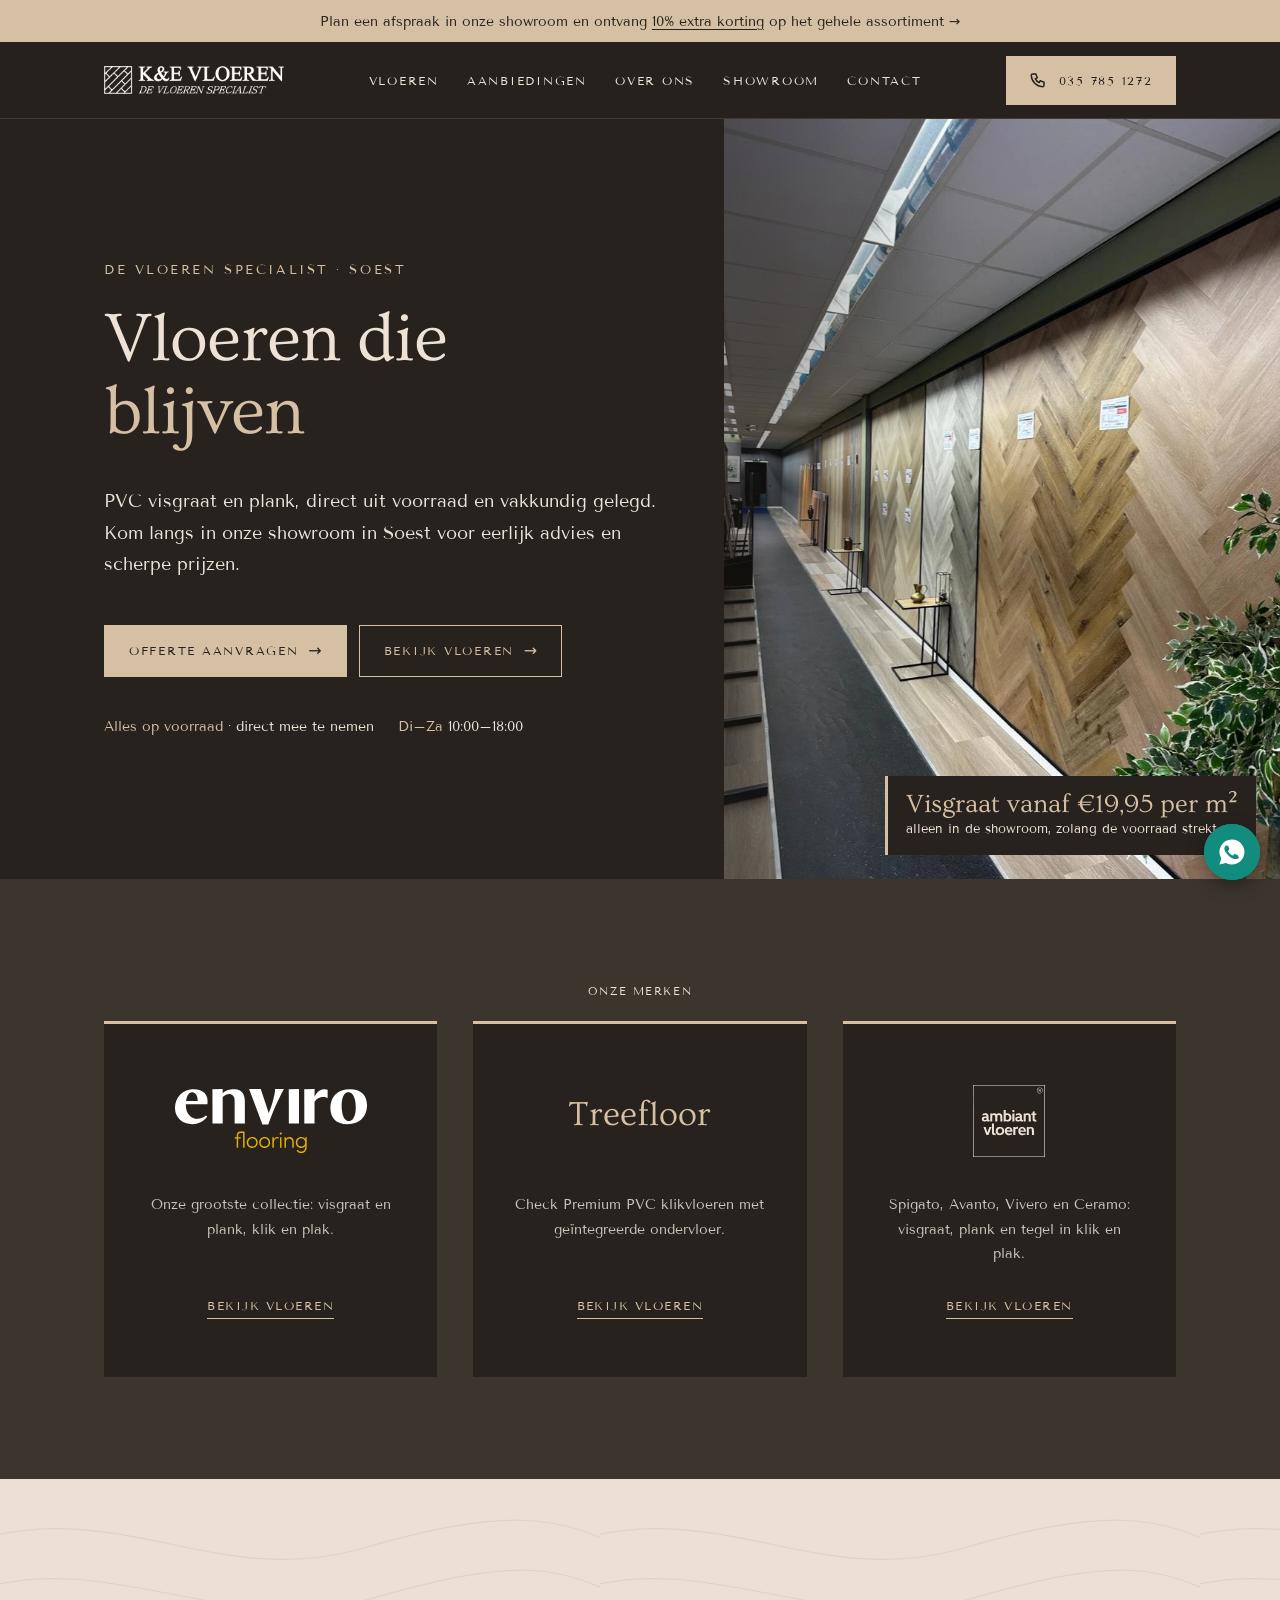
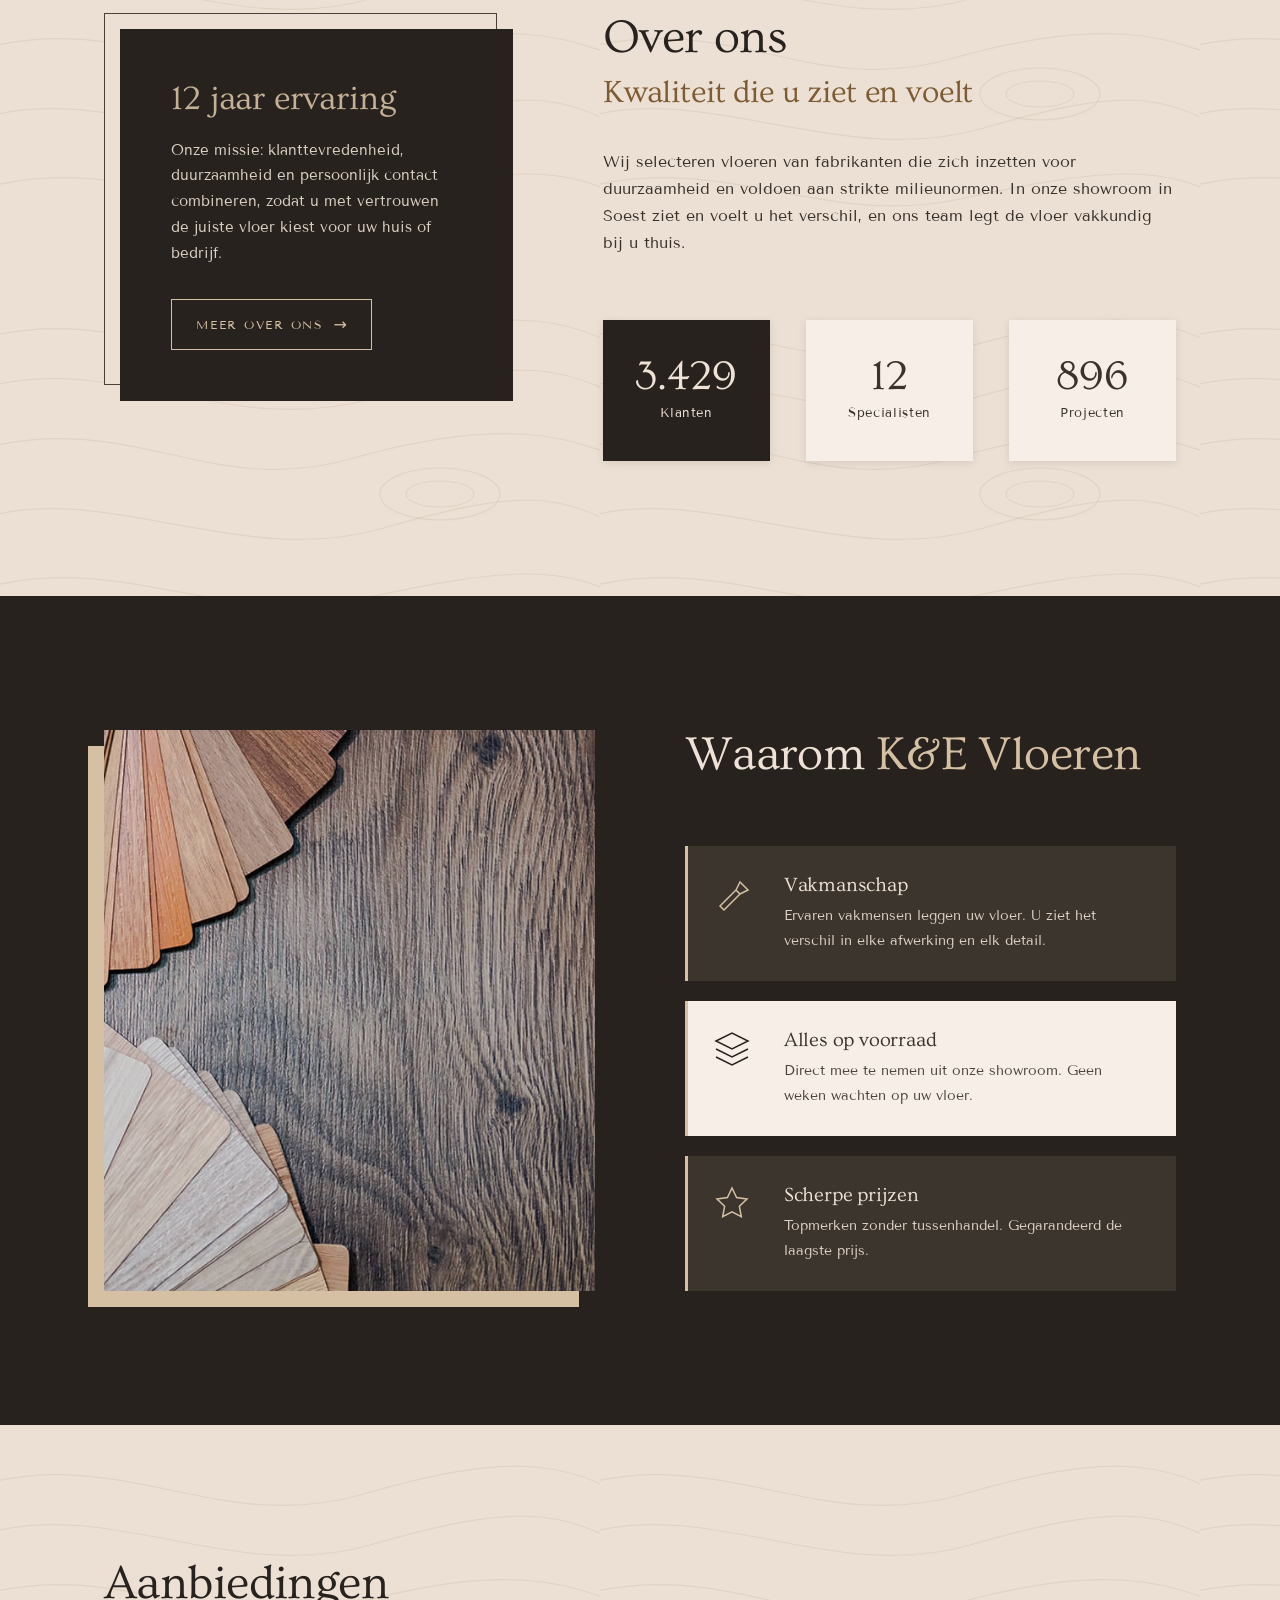
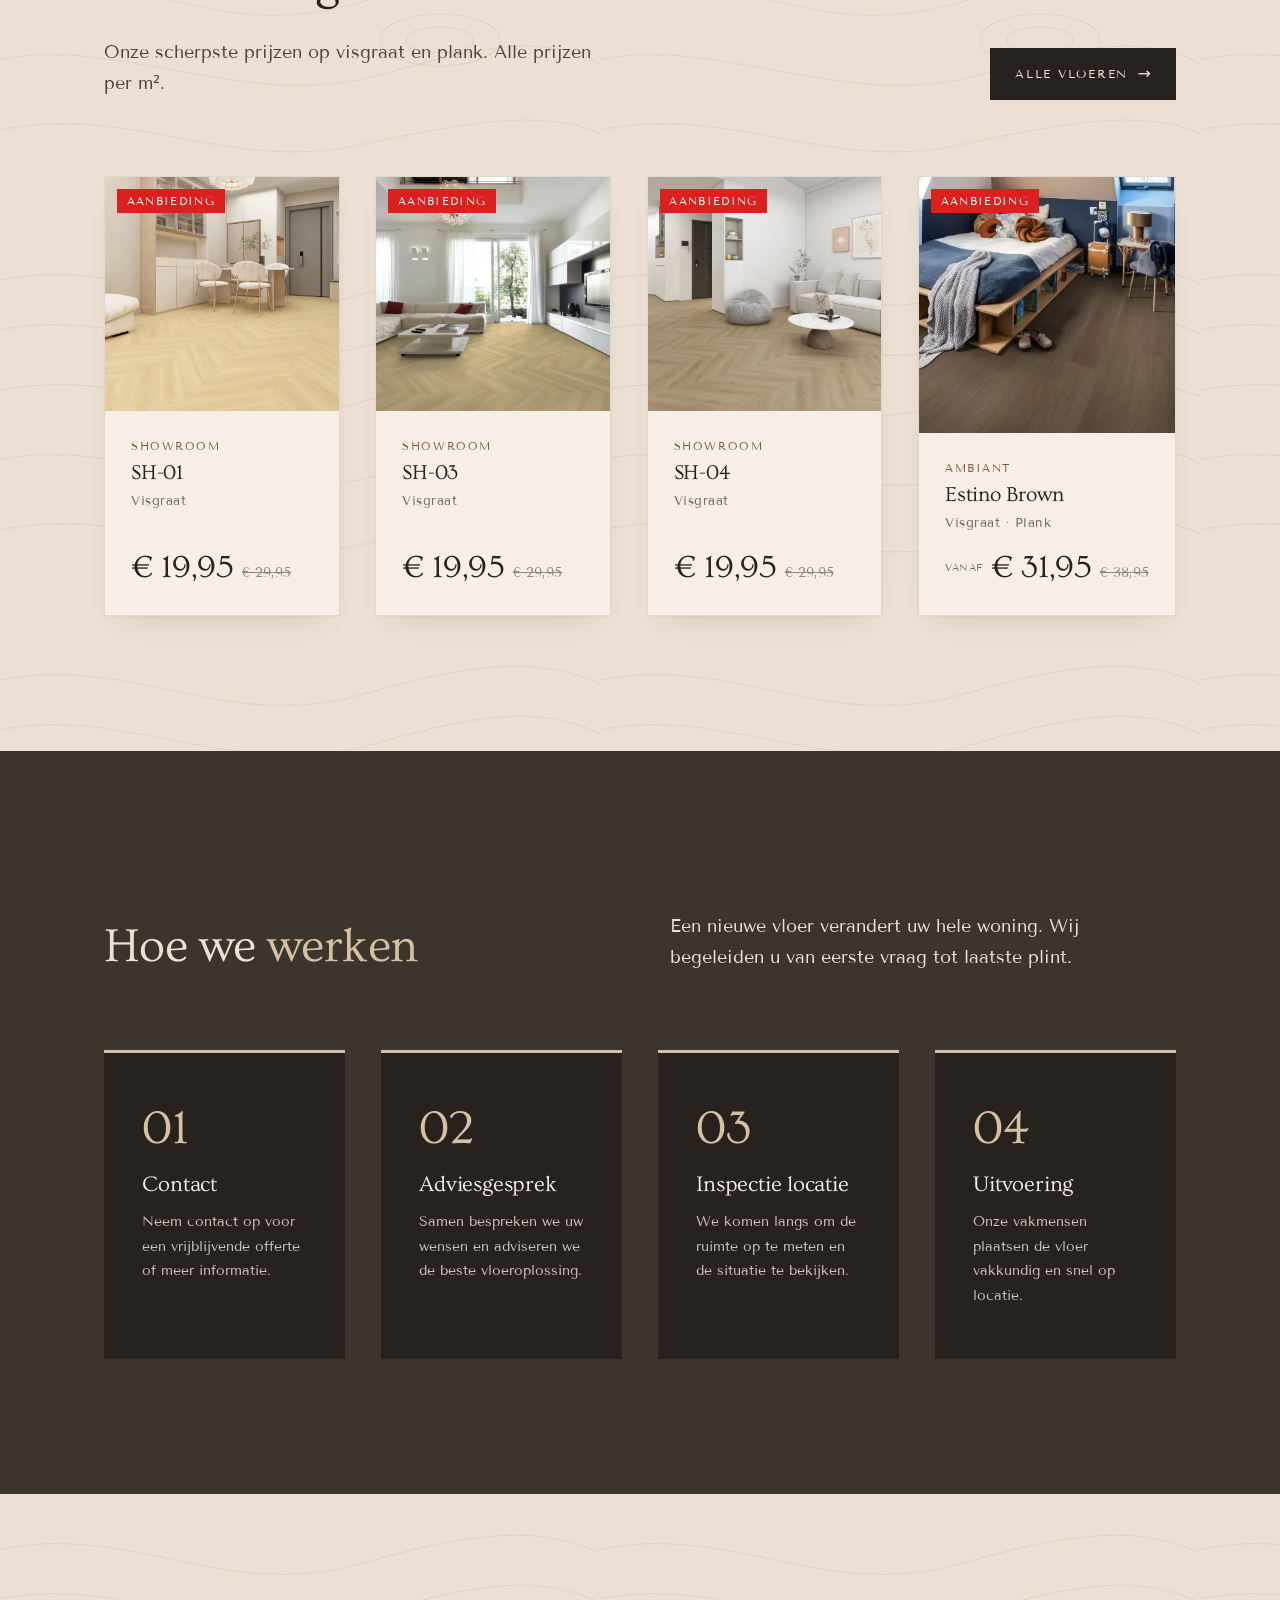
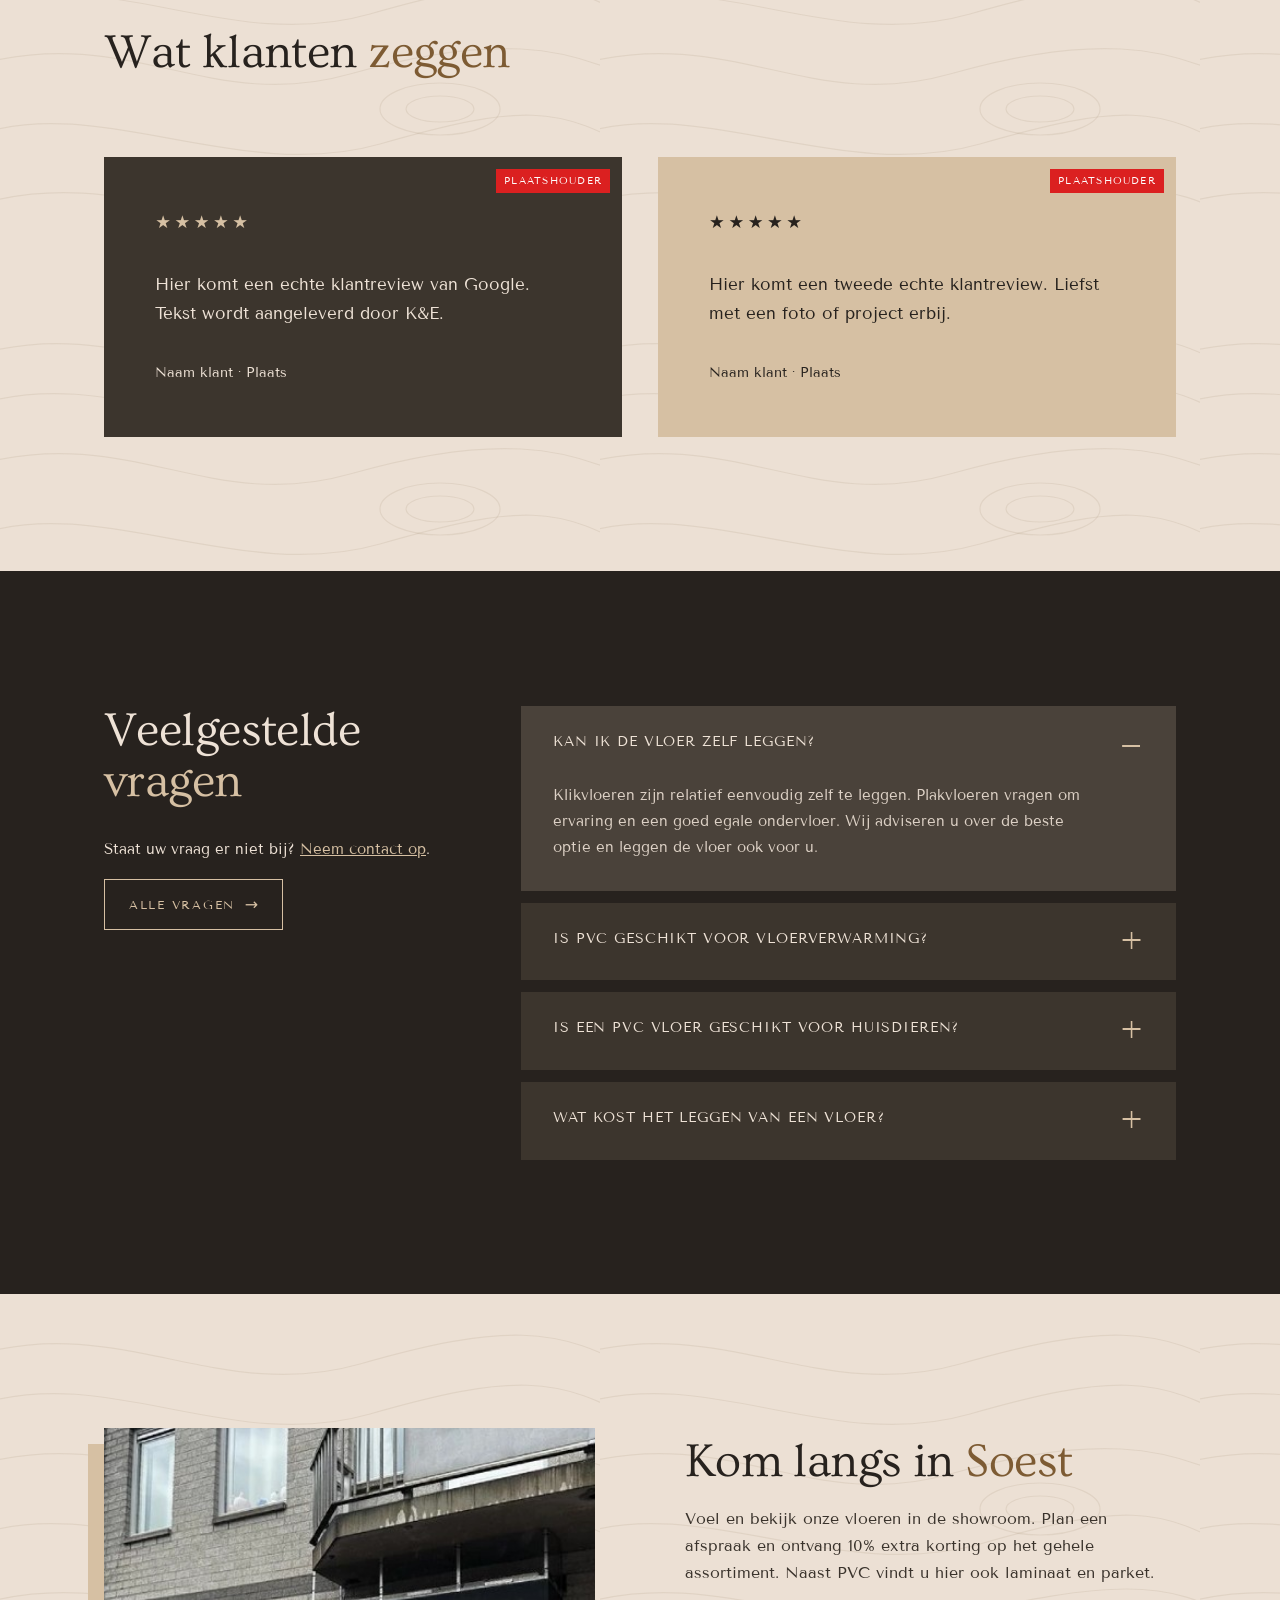
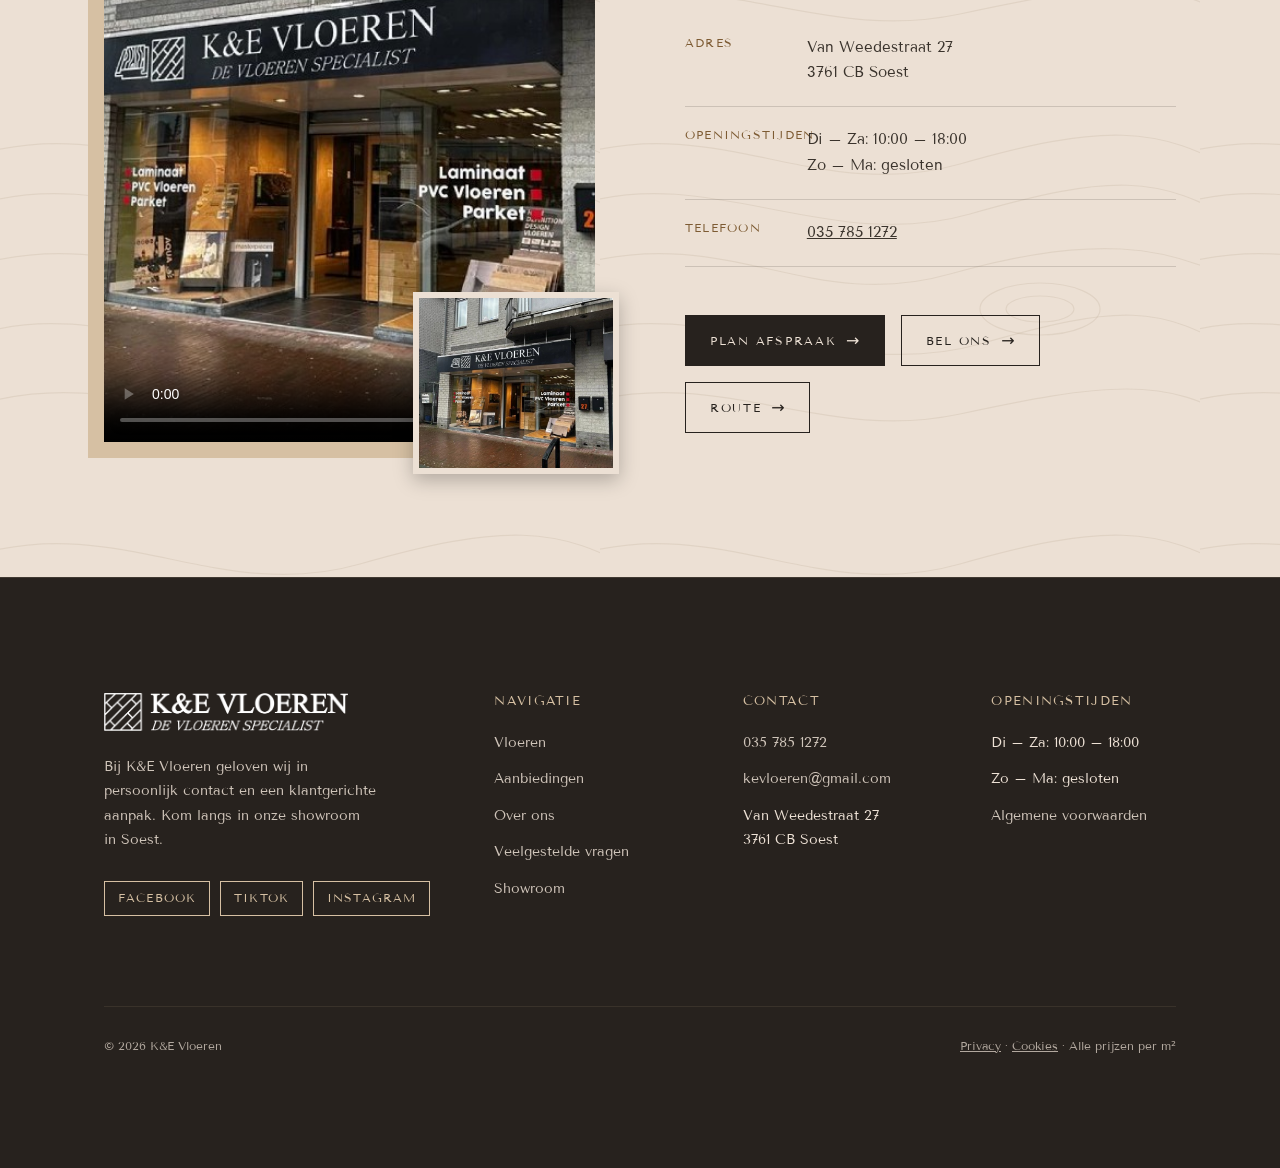
==== site/index.html @ e2913650 "Eerste versie herontwerp kevloeren.nl (statisch prototype) - Pagina's: home, vloeren (filters), prod" ====
<!doctype html>
<html lang="nl">
<head>
<meta charset="utf-8">
<meta name="viewport" content="width=device-width, initial-scale=1">
<title>K&E Vloeren – De vloeren specialist in Soest</title>
<meta name="description" content="PVC visgraat- en plankvloeren direct uit voorraad. Showroom in Soest, vrijblijvend advies, professionele legservice.">
<link rel="preload" href="fonts/ovo-400.woff2" as="font" type="font/woff2" crossorigin>
<link rel="stylesheet" href="css/fonts.css">
<link rel="stylesheet" href="css/style.css">
<link rel="stylesheet" href="css/ademruimte.css">
</head>
<body>

<div id="site-top"></div>

<main id="top">

<!-- HERO -->
<section class="hero">
  <div class="hero-tekst">
    <div class="in">
      <p class="zand" style="letter-spacing:.2em;font-size:.8rem;text-transform:uppercase;margin-bottom:20px">De vloeren specialist · Soest</p>
      <h1>Vloeren die <span>blijven</span></h1>
      <p class="lead" style="margin-top:24px">PVC visgraat en plank, direct uit voorraad en vakkundig gelegd. Kom langs in onze showroom in Soest voor eerlijk advies en scherpe prijzen.</p>
      <div class="hero-knoppen">
        <a class="btn btn-zand" href="contact.html#formulier">Offerte aanvragen</a>
        <a class="btn btn-lijn" href="vloeren.html">Bekijk vloeren</a>
      </div>
      <div class="hero-info"><span><b>Alles op voorraad</b> · direct mee te nemen</span><span><b>Di–Za</b> 10:00–18:00</span></div>
    </div>
  </div>
  <div class="hero-foto">
    <div class="carousel" role="region" aria-roledescription="carrousel" aria-label="Foto's van de showroom">
      <div class="slide actief" role="group" aria-roledescription="dia" aria-label="1 van 6"><img src="img/showroom-wand.webp" alt="Showroomwand met visgraatvloeren in verschillende kleuren" fetchpriority="high"></div>
      <div class="slide" role="group" aria-roledescription="dia" aria-label="2 van 6"><img src="img/showroom-1.webp" alt="Vloerstalen op rekken in de showroom" loading="lazy"></div>
      <div class="slide" role="group" aria-roledescription="dia" aria-label="3 van 6"><img src="img/showroom-2.webp" alt="Wand met grijze en betonlook vloeren" loading="lazy"></div>
      <div class="slide" role="group" aria-roledescription="dia" aria-label="4 van 6"><img src="img/showroom-3.webp" alt="Eikenhouten vloerplanken langs de showroomwand" loading="lazy"></div>
      <div class="slide" role="group" aria-roledescription="dia" aria-label="5 van 6"><img src="img/showroom-4.webp" alt="Showroom met stalen en een adviseur" loading="lazy"></div>
      <div class="slide" role="group" aria-roledescription="dia" aria-label="6 van 6"><img src="img/gevel.jpg" alt="Gevel van K&E Vloeren aan de Van Weedestraat in Soest" loading="lazy"></div>
      <div class="car-bed"><button type="button" class="car-prev" aria-label="Vorige foto">←</button><div class="car-dots" role="tablist" aria-label="Kies foto"></div><button type="button" class="car-next" aria-label="Volgende foto">→</button><button type="button" class="car-pauze" aria-label="Pauzeer diavoorstelling">❚❚</button></div>
    </div>
    <div class="hero-label"><b>Visgraat vanaf €19,95 per m²</b>alleen in de showroom, zolang de voorraad strekt</div>
  </div>
</section>

<!-- MERKEN -->
<div class="merken">
  <div class="wrap" style="display:block">
    <small>Onze merken</small>
    <div class="merken-groot">
      <div class="merk-kaart"><div class="logo-vak"><img class="merk-img" src="img/merken/enviro.svg" alt="Enviro Flooring" height="64"></div><p>Onze grootste collectie: visgraat en plank, klik en plak.</p><a href="vloeren.html?merk=Enviro">Bekijk vloeren</a></div>
      <div class="merk-kaart"><div class="logo-vak"><b>Treefloor</b></div><p>Check Premium PVC klikvloeren met geïntegreerde ondervloer.</p><a href="vloeren.html?merk=Treefloor">Bekijk vloeren</a></div>
      <div class="merk-kaart"><div class="logo-vak"><img class="merk-img" src="img/merken/ambiant-licht.svg" alt="Ambiant vloeren" height="72"></div><p>Spigato, Avanto, Vivero en Ceramo: visgraat, plank en tegel in klik en plak.</p><a href="vloeren.html?merk=Ambiant">Bekijk vloeren</a></div>
    </div>
  </div>
</div>

<!-- OVER ONS -->
<section class="creme" id="over-ons">
  <div class="wrap over">
    <div class="rv">
      <div class="ervaring">
        <p class="kop">12 jaar ervaring</p>
        <p>Onze missie: klanttevredenheid, duurzaamheid en persoonlijk contact combineren, zodat u met vertrouwen de juiste vloer kiest voor uw huis of bedrijf.</p>
        <a class="btn btn-lijn" href="over-ons.html">Meer over ons</a>
      </div>
    </div>
    <div class="rv">
      <h2>Over ons</h2>
      <p class="sub">Kwaliteit die u ziet en voelt</p>
      <p>Wij selecteren vloeren van fabrikanten die zich inzetten voor duurzaamheid en voldoen aan strikte milieunormen. In onze showroom in Soest ziet en voelt u het verschil, en ons team legt de vloer vakkundig bij u thuis.</p>
      <div class="tellers" aria-label="Onze cijfers">
        <div class="teller"><b data-count="3429">3.429</b><span>Klanten</span></div>
        <div class="teller"><b data-count="12">12</b><span>Specialisten</span></div>
        <div class="teller"><b data-count="896">896</b><span>Projecten</span></div>
      </div>
    </div>
  </div>
</section>

<!-- WAAROM + REVIEWS -->
<section class="waarom">
  <div class="waarom-foto"><img src="img/stalen.jpg" alt="Houtstalen op een donkere eikenhouten vloer" loading="lazy"></div>
  <div class="waarom-in">
    <h2>Waarom <span class="zand">K&E Vloeren</span></h2>
    <div class="usp">
      <div class="usp-item rv">
        <svg viewBox="0 0 40 40" aria-hidden="true"><path d="M8 32 24 16l4 4L12 36zM24 16l4-8 8 8-8 4z"/></svg>
        <div><h3>Vakmanschap</h3><p>Ervaren vakmensen leggen uw vloer. U ziet het verschil in elke afwerking en elk detail.</p></div>
      </div>
      <div class="usp-item rv">
        <svg viewBox="0 0 40 40" aria-hidden="true"><path d="M4 12 20 4l16 8-16 8zM4 20l16 8 16-8M4 28l16 8 16-8"/></svg>
        <div><h3>Alles op voorraad</h3><p>Direct mee te nemen uit onze showroom. Geen weken wachten op uw vloer.</p></div>
      </div>
      <div class="usp-item rv">
        <svg viewBox="0 0 40 40" aria-hidden="true"><path d="M20 4l4.6 9.6 10.4 1.4-7.6 7.3 1.9 10.4L20 27.8l-9.3 4.9 1.9-10.4L5 15l10.4-1.4z"/></svg>
        <div><h3>Scherpe prijzen</h3><p>Topmerken zonder tussenhandel. Gegarandeerd de laagste prijs.</p></div>
      </div>
    </div>
  </div>
</section>

<!-- AANBIEDINGEN -->
<section class="creme" id="aanbiedingen">
  <div class="wrap">
    <div class="sec-kop">
      <div><h2>Aanbiedingen</h2><p class="lead" style="margin-top:12px">Onze scherpste prijzen op visgraat en plank. Alle prijzen per m².</p></div>
      <a class="btn btn-donker" href="vloeren.html">Alle vloeren</a>
    </div>
    <div class="kaarten">
      <a class="kaart rv" href="product.html?p=sh-01&patroon=Visgraat&toepassing=Klik"><span class="badge">Aanbieding</span><div class="foto"><img src="img/p-sh01.webp" alt="SH-01 in een woonkamer" loading="lazy"></div>
        <div class="kaart-body"><span class="kaart-merk">Showroom</span><h3>SH-01</h3><span class="kaart-meta">Visgraat</span><div class="prijs"><b>€ 19,95</b><s>€ 29,95</s><small>/m²</small></div></div></a>
      <a class="kaart rv" href="product.html?p=sh-03&patroon=Visgraat&toepassing=Klik"><span class="badge">Aanbieding</span><div class="foto"><img src="img/p-sh03.webp" alt="SH-03 in een woonkamer" loading="lazy"></div>
        <div class="kaart-body"><span class="kaart-merk">Showroom</span><h3>SH-03</h3><span class="kaart-meta">Visgraat</span><div class="prijs"><b>€ 19,95</b><s>€ 29,95</s><small>/m²</small></div></div></a>
      <a class="kaart rv" href="product.html?p=sh-04&patroon=Visgraat&toepassing=Klik"><span class="badge">Aanbieding</span><div class="foto"><img src="img/p-sh04.webp" alt="SH-04 in een woonkamer" loading="lazy"></div>
        <div class="kaart-body"><span class="kaart-merk">Showroom</span><h3>SH-04</h3><span class="kaart-meta">Visgraat</span><div class="prijs"><b>€ 19,95</b><s>€ 29,95</s><small>/m²</small></div></div></a>
      <a class="kaart rv" href="product.html?p=ambiant-estino-brown&patroon=Plank&toepassing=Plak"><span class="badge">Aanbieding</span><div class="foto"><img src="img/p-estino-brown.webp" alt="Ambiant Estino Brown in een slaapkamer" loading="lazy"></div>
        <div class="kaart-body"><span class="kaart-merk">Ambiant</span><h3>Estino Brown</h3><span class="kaart-meta">Visgraat · Plank</span><div class="prijs"><span class="vanaf">vanaf</span><b>€ 31,95</b><s>€ 38,95</s><small>/m²</small></div></div></a>
    </div>
  </div>
</section>

<!-- WERKWIJZE -->
<section class="donker-2">
  <div class="wrap">
    <div class="sec-kop"><h2>Hoe we <span class="zand">werken</span></h2><p class="lead">Een nieuwe vloer verandert uw hele woning. Wij begeleiden u van eerste vraag tot laatste plint.</p></div>
    <div class="stappen">
      <div class="stap rv"><div class="nr">01</div><h3>Contact</h3><p>Neem contact op voor een vrijblijvende offerte of meer informatie.</p></div>
      <div class="stap rv"><div class="nr">02</div><h3>Adviesgesprek</h3><p>Samen bespreken we uw wensen en adviseren we de beste vloeroplossing.</p></div>
      <div class="stap rv"><div class="nr">03</div><h3>Inspectie locatie</h3><p>We komen langs om de ruimte op te meten en de situatie te bekijken.</p></div>
      <div class="stap rv"><div class="nr">04</div><h3>Uitvoering</h3><p>Onze vakmensen plaatsen de vloer vakkundig en snel op locatie.</p></div>
    </div>
  </div>
</section>

<!-- REVIEWS -->
<section class="creme">
  <div class="wrap">
    <div class="sec-kop"><h2>Wat klanten <span style="color:var(--zand-donker)">zeggen</span></h2></div>
    <div class="reviews">
      <div class="review d rv"><span class="plaats">Plaatshouder</span><div class="sterren" aria-label="5 van 5 sterren">★★★★★</div><q>Hier komt een echte klantreview van Google. Tekst wordt aangeleverd door K&E.</q><div class="wie">Naam klant · Plaats</div></div>
      <div class="review z rv"><span class="plaats">Plaatshouder</span><div class="sterren" aria-label="5 van 5 sterren">★★★★★</div><q>Hier komt een tweede echte klantreview. Liefst met een foto of project erbij.</q><div class="wie">Naam klant · Plaats</div></div>
    </div>
  </div>
</section>

<!-- FAQ -->
<section>
  <div class="wrap faq">
    <div><h2>Veelgestelde <span class="zand">vragen</span></h2><p class="faq-extra">Staat uw vraag er niet bij? <a href="contact.html#formulier" style="color:var(--zand)">Neem contact op</a>.</p><a class="btn btn-lijn" style="margin-top:16px" href="faq.html">Alle vragen</a></div>
    <div class="faq-lijst" id="faq-alle">
      <details open><summary>Kan ik de vloer zelf leggen?</summary><p>Klikvloeren zijn relatief eenvoudig zelf te leggen. Plakvloeren vragen om ervaring en een goed egale ondervloer. Wij adviseren u over de beste optie en leggen de vloer ook voor u.</p></details>
      <details><summary>Is PVC geschikt voor vloerverwarming?</summary><p>Ja, onze PVC vloeren zijn te combineren met vloerverwarming. Volg de instructies van de fabrikant en van uw installateur.</p></details>
      <details><summary>Is een PVC vloer geschikt voor huisdieren?</summary><p>PVC is krasbestendig en kan goed tegen klauwen. Houd de nagels van uw huisdier kort en gebruik viltjes onder meubels.</p></details>
            <details><summary>Wat kost het leggen van een vloer?</summary><p>De kosten hangen af van het type vloer, de oppervlakte en extra werk zoals egaliseren. Vraag een offerte op maat aan.</p></details>
          </div>
  </div>
</section>

<!-- SHOWROOM / AFSPRAAK -->
<section class="creme" id="showroom">
  <div class="wrap showroom">
    <div class="sr-media rv">
      <video src="img/showroom.mp4" poster="img/gevel.jpg" data-autoloop muted loop playsinline preload="metadata" aria-label="Rondleiding door de showroom"></video>
      <img class="sr-kleine" src="img/gevel.jpg" alt="Gevel van K&E Vloeren aan de Van Weedestraat in Soest" loading="lazy">
    </div>
    <div class="rv">
      <h2>Kom langs in <span style="color:var(--zand-donker)">Soest</span></h2>
      <p style="margin-top:16px">Voel en bekijk onze vloeren in de showroom. Plan een afspraak en ontvang <b>10% extra korting</b> op het gehele assortiment. Naast PVC vindt u hier ook laminaat en parket.</p>
      <dl class="contact-blok">
        <div><dt>Adres</dt><dd>Van Weedestraat 27<br>3761 CB Soest</dd></div>
        <div><dt>Openingstijden</dt><dd>Di – Za: 10:00 – 18:00<br>Zo – Ma: gesloten</dd></div>
        <div><dt>Telefoon</dt><dd><a href="tel:+31357851272">035 785 1272</a></dd></div>
      </dl>
      <div class="sr-knoppen">
        <a class="btn btn-donker" href="showroom.html#afspraak">Plan afspraak</a>
        <a class="btn btn-lijn-donker" href="tel:+31357851272">Bel ons</a>
        <a class="btn btn-lijn-donker" href="https://g.co/kgs/QaCdmpY" target="_blank" rel="noopener">Route</a>
      </div>
    </div>
  </div>
</section>

</main>

<div id="site-bottom"></div>

<script src="js/layout.js"></script>
<script src="js/carousel.js"></script>
<script>
const io=new IntersectionObserver(es=>es.forEach(e=>{if(e.isIntersecting){e.target.classList.add('in');io.unobserve(e.target)}}),{threshold:.15});
document.querySelectorAll('.rv').forEach(el=>io.observe(el));
const nf=new Intl.NumberFormat('nl-NL');
const co=new IntersectionObserver(es=>es.forEach(e=>{if(!e.isIntersecting)return;co.unobserve(e.target);
  const n=+e.target.dataset.count;if(matchMedia('(prefers-reduced-motion:reduce)').matches)return;
  const t0=performance.now();(function f(t){const p=Math.min((t-t0)/1400,1);e.target.textContent=nf.format(Math.round(n*(1-Math.pow(1-p,3))));if(p<1)requestAnimationFrame(f)})(t0)}),{threshold:.6});
document.querySelectorAll('[data-count]').forEach(el=>co.observe(el));
</script>
</body>
</html>
---- site/css/fonts.css ----
/* Lokaal gehost (Ovo, Tenor Sans), geen verbinding met Google nodig */
@font-face{font-family:'Ovo';font-style:normal;font-weight:400;font-display:swap;src:url(../fonts/ovo-400.woff2) format('woff2')}
@font-face{font-family:'Tenor Sans';font-style:normal;font-weight:400;font-display:swap;src:url(../fonts/tenorsans-400.woff2) format('woff2')}
---- site/css/style.css ----
:root{
  --donker:#27221E; --donker-2:#3C352D; --donker-3:#4A423A;
  --creme:#ECE0D4; --creme-licht:#F6EEE7;
  --zand:#D6C0A3; --zand-donker:#7D5B33;
  --tekst-licht:#EEE2D6; --tekst-donker:#3A332C;
  --actie:#DB2020;
  --kop:'Ovo',Georgia,'Times New Roman',serif; --tekst:'Tenor Sans',system-ui,sans-serif;
  --max:1200px;
}
*{box-sizing:border-box;margin:0}
html{scroll-behavior:smooth}
body{font-family:var(--tekst);background:var(--donker);color:var(--tekst-licht);line-height:1.6;-webkit-font-smoothing:antialiased}
img,video{max-width:100%;display:block}
a{color:inherit}
.wrap{max-width:var(--max);margin:0 auto;padding:0 24px}
h1,h2,h3{font-family:var(--kop);font-weight:400;line-height:1;letter-spacing:.01em;text-transform:uppercase}
h1{font-size:clamp(3.2rem,8vw,6.2rem)}
h2{font-size:clamp(2.4rem,5vw,3.6rem)}
h3{font-size:1.5rem}
.zand{color:var(--zand)}
.lead{font-size:1.05rem;max-width:52ch;opacity:.9}

/* knoppen */
.btn{display:inline-flex;align-items:center;gap:.6rem;padding:.95rem 1.5rem;font:500 .8rem var(--tekst);letter-spacing:.12em;text-transform:uppercase;text-decoration:none;border:1px solid transparent;cursor:pointer;transition:background .2s,color .2s,border-color .2s}
.btn::after{content:"→";font-size:1rem;letter-spacing:0}
.btn-zand{background:var(--zand);color:var(--donker)}
.btn-zand:hover{background:var(--creme)}
.btn-lijn{border-color:var(--zand);color:var(--zand)}
.btn-lijn:hover{background:var(--zand);color:var(--donker)}
.btn-donker{background:var(--donker);color:var(--tekst-licht)}
.btn-donker:hover{background:var(--donker-3)}
:focus-visible{outline:3px solid var(--zand);outline-offset:3px}
.creme :focus-visible{outline-color:var(--donker)}

/* secties */
section{padding:96px 0}
.creme{background:var(--creme) url("data:image/svg+xml,%3Csvg xmlns='http://www.w3.org/2000/svg' width='600' height='400' viewBox='0 0 600 400' fill='none' stroke='%23b8a28c' stroke-opacity='.22' stroke-width='1.2'%3E%3Cpath d='M-20 60C120 20 220 110 360 70S560 30 640 80'/%3E%3Cpath d='M-20 110C110 70 230 160 370 120S560 80 640 130'/%3E%3Cpath d='M-20 170C130 130 210 220 350 180S570 150 640 190'/%3E%3Cpath d='M-20 240C100 200 240 290 380 250S560 210 640 260'/%3E%3Cpath d='M-20 310C120 270 220 350 360 320S570 280 640 330'/%3E%3Cellipse cx='440' cy='215' rx='60' ry='26'/%3E%3Cellipse cx='440' cy='215' rx='34' ry='13'/%3E%3C/svg%3E");color:var(--tekst-donker)}
.creme h2{color:var(--donker)}
.donker-2{background:var(--donker-2)}
.sec-kop{display:flex;justify-content:space-between;align-items:end;gap:32px;margin-bottom:48px;flex-wrap:wrap}

/* aankondigingsbalk */
.balk{background:var(--zand);color:var(--donker);text-align:center;font-size:.85rem;padding:.6rem 16px;font-weight:500}
.balk a{font-weight:700}

/* header */
header{position:sticky;top:0;z-index:50;background:rgba(39,34,30,.96);backdrop-filter:blur(8px);border-bottom:1px solid rgba(214,192,163,.15)}
.nav{display:flex;align-items:center;justify-content:space-between;height:76px;gap:24px}
.nav .logo img{height:44px;width:auto}
.nav ul{display:flex;gap:28px;list-style:none;padding:0}
.nav ul a,.nav-tel,.nav .btn{white-space:nowrap}
.nav ul a{text-decoration:none;font-size:.78rem;letter-spacing:.14em;text-transform:uppercase;padding:.4rem 0;border-bottom:2px solid transparent}
.nav ul a:hover,.nav ul a[aria-current]{border-color:var(--zand)}
.nav-rechts{display:flex;align-items:center;gap:16px}
.nav-tel{display:flex;align-items:center;gap:.5rem;text-decoration:none;font-size:.9rem;font-weight:500}
.burger{display:none;background:none;border:1px solid var(--zand);color:var(--zand);width:44px;height:44px;font-size:1.3rem;cursor:pointer}

/* hero */
.hero{padding:0;min-height:min(86vh,760px);display:grid;grid-template-columns:1fr 1fr}
.hero-tekst{background:var(--donker);padding:72px max(24px,calc((100vw - var(--max))/2 + 24px)) 72px 24px;display:flex;flex-direction:column;justify-content:center;gap:28px;margin-left:auto;width:100%}
.hero-tekst .in{max-width:540px;margin-left:auto}
.hero h1 span{color:var(--zand);display:block}
.hero-knoppen{display:flex;gap:12px;flex-wrap:wrap;margin-top:8px}
.hero-info{display:flex;gap:24px;flex-wrap:wrap;font-size:.85rem;opacity:.85;margin-top:12px}
.hero-info b{color:var(--zand);font-weight:500}
.hero-foto{position:relative;overflow:hidden}
.hero-foto img{width:100%;height:100%;object-fit:cover;object-position:center 40%}
.hero-foto::after{content:"";position:absolute;inset:0;background:linear-gradient(90deg,rgba(39,34,30,.45),transparent 40%)}
.hero-label{position:absolute;right:24px;bottom:24px;z-index:2;background:var(--donker);padding:14px 18px;font-size:.8rem;border-left:3px solid var(--zand)}
.hero-label b{display:block;font:1.6rem var(--kop);color:var(--zand);letter-spacing:.02em}

/* aanbiedingsband */
.band{background:var(--donker-2);padding:20px 0;border-block:1px solid rgba(214,192,163,.15)}
.band .wrap{display:flex;align-items:center;justify-content:center;gap:20px;flex-wrap:wrap;text-align:center}
.band strong{font:1.5rem var(--kop);letter-spacing:.03em;color:var(--zand)}
.badge{background:var(--actie);color:#fff;font:.7rem var(--tekst);font-weight:700;letter-spacing:.12em;padding:.3rem .6rem;text-transform:uppercase}

/* merken */
.merken{padding:48px 0;background:var(--donker-2)}
.merken .wrap{display:flex;justify-content:space-around;align-items:center;gap:32px;flex-wrap:wrap}
.merk{font:2rem var(--kop);letter-spacing:.08em;color:var(--zand);opacity:.75}
.merken small{display:block;text-align:center;font-size:.7rem;letter-spacing:.14em;text-transform:uppercase;opacity:.55;margin-bottom:20px}

/* over ons */
.over{display:grid;grid-template-columns:5fr 7fr;gap:64px;align-items:start}
.ervaring{background:var(--donker);color:var(--tekst-licht);padding:40px;position:relative;margin-left:16px;margin-top:16px;box-shadow:-16px -16px 0 -1px var(--creme),-16px -16px 0 0 var(--donker-3)}
.ervaring .kop{font:2.6rem/1 var(--kop);text-transform:uppercase;color:var(--zand);margin-bottom:12px}
.ervaring p{font-size:.95rem;margin-bottom:20px;opacity:.9}
.over h2{margin-bottom:8px}
.over .sub{font:clamp(1.8rem,3.4vw,2.6rem) var(--kop);color:var(--zand-donker);text-transform:uppercase;line-height:1.05;margin-bottom:20px}
.tellers{display:grid;grid-template-columns:repeat(3,1fr);gap:12px;margin-top:36px}
.teller{background:var(--creme-licht);padding:22px 12px;text-align:center;box-shadow:0 2px 8px rgba(58,51,44,.12)}
.teller:first-child{background:var(--donker);color:var(--tekst-licht)}
.teller b{display:block;font:2.8rem var(--kop);line-height:1}
.teller span{font-size:.8rem;letter-spacing:.05em}

/* waarom + reviews */
.waarom{display:grid;grid-template-columns:1fr 1fr;padding:0}
.waarom-foto{min-height:520px;position:relative}
.waarom-foto img{position:absolute;inset:0;width:100%;height:100%;object-fit:cover}
.waarom-in{padding:96px max(24px,calc((100vw - var(--max))/2 + 24px)) 96px 64px}
.usp{display:grid;gap:12px;margin-top:36px}
.usp-item{display:grid;grid-template-columns:48px 1fr;gap:16px;background:var(--donker-2);padding:20px;border-left:3px solid var(--zand)}
.usp-item:nth-child(2){background:var(--creme-licht);color:var(--tekst-donker)}
.usp-item svg{width:40px;height:40px;stroke:var(--zand);fill:none;stroke-width:1.5}
.usp-item:nth-child(2) svg{stroke:var(--donker)}
.usp-item h3{font-size:1.25rem;margin-bottom:4px}
.usp-item p{font-size:.9rem;opacity:.9}

/* producten */
.kaarten{display:grid;grid-template-columns:repeat(4,1fr);gap:20px}
.kaart{background:var(--donker);color:var(--tekst-licht);text-decoration:none;display:flex;flex-direction:column;position:relative;transition:transform .25s}
.kaart:hover{transform:translateY(-4px)}
.kaart .foto{aspect-ratio:1;overflow:hidden;background:var(--donker-2)}
.kaart img{width:100%;height:100%;object-fit:cover;transition:transform .5s}
.kaart:hover img{transform:scale(1.05)}
.kaart .badge{position:absolute;top:12px;left:12px}
.kaart-body{padding:18px 18px 22px;display:grid;gap:6px}
.kaart-merk{font-size:.7rem;letter-spacing:.14em;text-transform:uppercase;color:var(--zand);opacity:.85}
.kaart h3{font-size:1.3rem;line-height:1.1}
.prijs{display:flex;align-items:baseline;gap:10px;margin-top:6px}
.prijs b{font:2rem var(--kop);color:var(--zand);line-height:1}
.prijs s{opacity:.6;font-size:.9rem}
.prijs small{opacity:.7;font-size:.75rem}
.kaart-spec{font-size:.78rem;opacity:.7}

/* werkwijze */
.stappen{display:grid;grid-template-columns:repeat(4,1fr);gap:20px}
.stap{background:var(--donker);color:var(--tekst-licht);padding:32px 24px;position:relative;border-top:3px solid var(--zand)}
.stap h3{color:var(--creme-licht)}
.stap .nr{font:3.6rem var(--kop);color:var(--zand);line-height:1;margin-bottom:12px}
.stap h3{margin-bottom:8px}
.stap p{font-size:.9rem;opacity:.85}

/* reviews */
.reviews{display:grid;grid-template-columns:1fr 1fr;gap:24px}
.review{padding:36px;position:relative;min-height:240px;display:flex;flex-direction:column;justify-content:space-between;gap:24px}
.review.d{background:var(--donker-2);color:var(--tekst-licht)}
.review.z{background:var(--zand);color:var(--donker)}
.sterren{letter-spacing:.2em;font-size:1.1rem}
.review.d .sterren{color:var(--zand)}
.review .wie{font-weight:700;font-size:.9rem}
.review q{font-size:1.05rem;quotes:none}
.plaats{position:absolute;top:12px;right:12px;font-size:.65rem;letter-spacing:.12em;text-transform:uppercase;background:var(--actie);color:#fff;padding:.2rem .5rem;font-weight:700}

/* faq */
.faq{display:grid;grid-template-columns:4fr 8fr;gap:64px}
.faq-lijst{display:grid;gap:8px}
details{background:var(--donker-2)}
details[open]{background:var(--donker-3)}
summary{list-style:none;cursor:pointer;padding:20px 24px;display:flex;justify-content:space-between;gap:16px;font:1.1rem var(--kop);letter-spacing:.05em;text-transform:uppercase}
summary::-webkit-details-marker{display:none}
summary::after{content:"+";color:var(--zand);font:1.6rem var(--tekst);line-height:1}
details[open] summary::after{content:"–"}
details p{padding:0 24px 22px;font-size:.95rem;opacity:.9;max-width:70ch}
.faq-extra{margin-top:20px;font-size:.95rem}

/* showroom */
.showroom{display:grid;grid-template-columns:1fr 1fr;gap:56px;align-items:center}
.sr-media{position:relative}
.sr-media video,.sr-media img.hoofd{width:100%;aspect-ratio:4/5;object-fit:cover;box-shadow:-16px 16px 0 var(--zand)}
.sr-kleine{position:absolute;right:-24px;bottom:-32px;width:42%;border:6px solid var(--creme);box-shadow:0 6px 18px rgba(0,0,0,.25)}
.contact-blok{display:grid;gap:14px;margin:28px 0}
.contact-blok div{display:grid;grid-template-columns:110px 1fr;gap:12px;font-size:.95rem;border-bottom:1px solid rgba(58,51,44,.18);padding-bottom:12px}
.contact-blok dt{font:1.1rem var(--kop);letter-spacing:.08em;color:var(--zand-donker)}
.contact-blok dd{margin:0}
.contact-blok a{font-weight:500}
.sr-knoppen{display:flex;gap:12px;flex-wrap:wrap}
.btn-lijn-donker{border-color:var(--donker);color:var(--donker)}
.btn-lijn-donker:hover{background:var(--donker);color:var(--creme)}

/* cta */
.cta{text-align:center;padding:80px 0;background:var(--donker-2)}
.cta p{margin:16px auto 28px;max-width:48ch;opacity:.9}
.cta .hero-knoppen{justify-content:center}

/* footer */
footer{background:var(--donker);padding:72px 0 88px;font-size:.9rem;border-top:1px solid rgba(214,192,163,.15)}
.foot{display:grid;grid-template-columns:1.4fr 1fr 1fr 1fr;gap:40px}
.foot img{height:48px;margin-bottom:16px}
.foot-kop{font:1.2rem var(--kop);letter-spacing:.08em;color:var(--zand);margin-bottom:12px;font-weight:400}
.foot ul{list-style:none;padding:0;display:grid;gap:8px}
.foot a{text-decoration:none;opacity:.85}.foot a:hover{opacity:1;text-decoration:underline}
.social{display:flex;gap:10px;margin-top:16px}
.social a{border:1px solid var(--zand);padding:.4rem .8rem;font-size:.75rem;letter-spacing:.1em;text-transform:uppercase;color:var(--zand);opacity:1}
.onder{margin-top:48px;padding-top:20px;border-top:1px solid rgba(214,192,163,.15);display:flex;justify-content:space-between;flex-wrap:wrap;gap:12px;font-size:.78rem;opacity:.7}

/* whatsapp */
.wa{position:fixed;right:20px;bottom:20px;z-index:60;background:#128C7E;color:#fff;width:56px;height:56px;border-radius:50%;display:grid;place-items:center;box-shadow:0 6px 18px rgba(0,0,0,.35)}
.wa svg{width:30px;height:30px;fill:#fff}

/* reveal */
.rv{opacity:0;transform:translateY(20px);transition:opacity .7s,transform .7s}
.rv.in{opacity:1;transform:none}
@media (prefers-reduced-motion:reduce){.rv{opacity:1;transform:none;transition:none}html{scroll-behavior:auto}}

/* responsive */
@media (max-width:1020px){
  .nav ul{display:none}
  .nav ul.open{display:flex;position:absolute;top:76px;left:0;right:0;background:var(--donker);flex-direction:column;padding:24px;gap:18px;border-bottom:1px solid var(--zand)}
  .burger{display:block}
  .nav-tel span{display:none}
  .hero{grid-template-columns:1fr}
  .hero-tekst .in{margin:0}
  .hero-tekst{padding:56px 24px}
  .hero-foto{min-height:380px}
  .over,.faq,.showroom{grid-template-columns:1fr;gap:40px}
  .waarom{grid-template-columns:1fr}
  .waarom-in{padding:64px 24px}
  .kaarten,.stappen{grid-template-columns:repeat(2,1fr)}
  .foot{grid-template-columns:1fr 1fr}
  .sr-kleine{right:0}
}
@media (max-width:620px){
  section{padding:64px 0}
  .kaarten,.stappen,.reviews{grid-template-columns:1fr}
  .tellers{grid-template-columns:1fr}
  .foot{grid-template-columns:1fr}
  .nav-rechts .btn{display:none}
  .ervaring{margin-left:0;box-shadow:none}
  .contact-blok div{grid-template-columns:1fr;gap:2px}
}

.skip{position:absolute;left:12px;top:-60px;z-index:200;background:var(--zand);color:var(--donker);padding:.7rem 1rem;font-weight:700;text-decoration:none}
.skip:focus{top:12px}

.merken a{text-decoration:none}
.merk-logo{display:flex;align-items:center;opacity:.9;transition:opacity .2s}
.merk-logo:hover{opacity:1}
.merk-logo img{width:auto;max-width:100%}
a.merk:hover{opacity:1}

/* merkkaarten (home) */
.merken-groot{display:grid;grid-template-columns:repeat(3,1fr);gap:20px}
.merk-kaart{background:var(--donker);padding:36px 28px;text-align:center;border-top:3px solid var(--zand)}
.merk-kaart b{display:block;font:2.6rem var(--kop);letter-spacing:.08em;color:var(--zand);margin-bottom:8px}
.merk-img{display:block;margin:0 auto 14px;width:auto;max-width:100%}
.merk-kaart p{font-size:.9rem;opacity:.85}
.merk-kaart a{display:inline-block;margin-top:14px;color:var(--zand);font-size:.78rem;letter-spacing:.12em;text-transform:uppercase;text-decoration:none;border-bottom:1px solid var(--zand);padding-bottom:2px}
.merken-rij{display:flex;justify-content:space-around;align-items:center;gap:32px;flex-wrap:wrap;margin-top:8px}
@media (max-width:1020px){.merken-groot{grid-template-columns:1fr}}
.merken-rij a{text-decoration:none}
.merk-kaart{display:flex;flex-direction:column;align-items:center}
.logo-vak{height:80px;width:100%;display:flex;align-items:center;justify-content:center;margin-bottom:14px}
.logo-vak .merk-img{margin:0}
.logo-vak b{margin:0}
.merk-kaart p{flex:1}
.merk-kaart a{margin-top:18px}

/* hero-carrousel */
.carousel{position:absolute;inset:0}
.carousel .slide{position:absolute;inset:0;opacity:0;transition:opacity .9s ease}
.carousel .slide.actief{opacity:1;z-index:1}
.carousel .slide img{width:100%;height:100%;object-fit:cover;object-position:center 40%}
.car-bed{position:absolute;left:24px;bottom:24px;z-index:3;display:flex;align-items:center;gap:10px;background:rgba(39,34,30,.88);padding:8px 10px}
.car-bed button{background:none;border:1px solid transparent;color:var(--tekst-licht);width:36px;height:36px;font-size:1rem;cursor:pointer;display:grid;place-items:center}
.car-bed button:hover{border-color:var(--zand);color:var(--zand)}
.car-pauze{font-size:.65rem !important;letter-spacing:-1px}
.car-dots{display:flex;gap:8px}
.car-dots button{width:12px;height:12px;padding:0;border:1px solid var(--zand);border-radius:50%;background:transparent}
.car-dots button[aria-selected="true"]{background:var(--zand)}
.hero-foto::after{z-index:2}
.hero-label{z-index:3}
@media (max-width:620px){.car-bed{left:12px;bottom:12px}.hero-label{right:12px;bottom:68px}}
.car-bed{opacity:0;transition:opacity .25s}
.hero-foto:hover .car-bed,.car-bed:focus-within{opacity:1}
@media (hover:none){.car-bed{opacity:1}}

/* ===== beweging (premium-gevoel) ===== */
:root{--e:cubic-bezier(.22,.8,.24,1)}
.nav ul a{border-bottom:0;position:relative}
.nav ul a::after{content:"";position:absolute;left:0;right:0;bottom:-3px;height:2px;background:var(--zand);transform:scaleX(0);transform-origin:left;transition:transform .35s var(--e)}
.nav ul a:hover::after,.nav ul a[aria-current]::after{transform:scaleX(1)}
header{transition:box-shadow .3s}
header.scrolled{box-shadow:0 8px 24px rgba(0,0,0,.28)}
.nav{transition:height .3s var(--e)}
header.scrolled .nav{height:64px}
.nav .logo img{transition:height .3s var(--e)}
header.scrolled .nav .logo img{height:38px}
header::after{content:"";position:absolute;left:0;right:0;bottom:-1px;height:2px;background:var(--zand);transform:scaleX(var(--p,0));transform-origin:left}

@media (prefers-reduced-motion:no-preference){
  /* onthullen: gebruikt 'translate'/'scale' zodat hover-transform vrij blijft */
  .rv{opacity:0;transform:none;translate:0 26px;transition:opacity .8s var(--e) var(--d,0s),translate .8s var(--e) var(--d,0s),transform .3s var(--e),box-shadow .3s}
  .rv.in{opacity:1;translate:none}
  .rv-zoom{opacity:0;scale:1.05;transition:opacity 1s var(--e),scale 1.3s var(--e)}
  .rv-zoom.in{opacity:1;scale:1}

  /* hero: tekst komt binnen, foto rust uit */
  .hero-tekst .in>*{animation:omhoog .9s var(--e) both}
  .hero-tekst .in>*:nth-child(1){animation-delay:.1s}
  .hero-tekst .in>*:nth-child(2){animation-delay:.2s}
  .hero-tekst .in>*:nth-child(3){animation-delay:.32s}
  .hero-tekst .in>*:nth-child(4){animation-delay:.44s}
  .hero-tekst .in>*:nth-child(5){animation-delay:.56s}
  .hero-label{animation:omhoog .9s var(--e) .8s both}
  .carousel .slide.actief img{animation:rust 7s ease-out both}
  @keyframes omhoog{from{opacity:0;transform:translateY(22px)}to{opacity:1;transform:none}}
  @keyframes rust{from{transform:scale(1.07)}to{transform:scale(1)}}
  main{animation:binnen .6s var(--e) both}
  @keyframes binnen{from{opacity:0}to{opacity:1}}

  /* parallax in 'waarom'-foto */
  .waarom-foto img.parallax{transform:translate3d(0,var(--py,0%),0) scale(1.14);will-change:transform}

  /* knoppen */
  .btn{transition:background .25s,color .25s,border-color .25s,transform .25s var(--e),box-shadow .25s}
  .btn::after{display:inline-block;transition:transform .3s var(--e)}
  .btn:hover{transform:translateY(-2px);box-shadow:0 8px 20px rgba(0,0,0,.22)}
  .btn:hover::after{transform:translateX(5px)}
  .btn:active{transform:none;box-shadow:none}

  /* kaarten, kaders, tellers */
  .kaart{transition:transform .35s var(--e),box-shadow .35s,opacity .8s var(--e) var(--d,0s),translate .8s var(--e) var(--d,0s)}
  .kaart:hover{transform:translateY(-6px);box-shadow:0 18px 34px rgba(0,0,0,.28)}
  .merk-kaart,.assort-kaart,.contact-kaart,.waarde,.stap,.review,.usp-item,.teller{transition:transform .35s var(--e),box-shadow .35s,opacity .8s var(--e) var(--d,0s),translate .8s var(--e) var(--d,0s)}
  .merk-kaart:hover,.assort-kaart:hover,.contact-kaart:hover,.waarde:hover,.stap:hover,.review:hover{transform:translateY(-5px);box-shadow:0 16px 30px rgba(0,0,0,.25)}
  .usp-item:hover{transform:translateX(6px)}
  .teller:hover{transform:translateY(-4px)}
  .merk-logo img{transition:transform .35s var(--e)}
  .merk-logo:hover img{transform:scale(1.06)}
  .galerij-sr button{transition:opacity .8s var(--e) var(--d,0s),translate .8s var(--e) var(--d,0s),box-shadow .3s}
  .galerij-sr button:hover{box-shadow:0 14px 30px rgba(0,0,0,.3)}

  /* tekstlinks in tekst en footer */
  .foot a,.merk-kaart a,.assort-kaart a{transition:color .2s,border-color .2s,opacity .2s}
  summary{transition:background .25s}
  summary:hover{background:rgba(214,192,163,.08)}

  /* whatsapp: een paar keer een zachte ring, daarna rust */
  .wa{transition:transform .3s var(--e)}
  .wa:hover{transform:scale(1.08)}
  .wa::before{content:"";position:absolute;inset:0;border-radius:50%;border:2px solid #128C7E;animation:ring 2.4s ease-out 2s 3}
  @keyframes ring{from{opacity:.7;transform:scale(1)}to{opacity:0;transform:scale(1.7)}}

  /* tabs/filters */
  .chip,.tabs button{transition:transform .2s var(--e),background .2s,color .2s}
  .chip:hover,.tabs button:hover{transform:translateY(-1px)}
}
---- site/css/ademruimte.css ----
/* ===== Ademruimte =====
   Uitgangspunten (onderzoek + ervaring):
   - Ruimte komt in grote stappen (8 / 16 / 32 / 64 / 128), niet in kleine verschillen.
   - Luxe voelt als ca. 1,5x de gebruikelijke ruimte: secties 110-150px hoog, niet 60-90px.
   - Eén hoofdpunt per sectie; groepjes dicht bij elkaar, groepen ver uit elkaar.
   - Leesbaar: 50-70 tekens per regel, regelafstand 1,6-1,75.
   Dit bestand staat bewust als laatste en overschrijft de eerdere maten. */

:root{
  --sec:clamp(88px,10.5vw,160px);      /* hoogte boven/onder een sectie */
  --sec-s:clamp(56px,7vw,112px);       /* compacte pagina's (catalogus, juridisch) */
  --gap:clamp(24px,2.8vw,44px);        /* tussen kaarten */
  --kolom:clamp(48px,7vw,112px);       /* tussen twee kolommen */
  --pad:clamp(24px,5vw,72px);          /* zijkant */
  --kop-onder:clamp(48px,6vw,96px);    /* onder een sectiekop */
}

body{line-height:1.7}
.wrap{padding-left:var(--pad);padding-right:var(--pad)}
section{padding:var(--sec) 0}
section.compact{padding:var(--sec-s) 0}
.merken{padding:clamp(72px,8vw,120px) 0}
.cta{padding:var(--sec) 0;background:var(--donker)}
.fout{padding:var(--sec) 0}

/* tekst: korte regels, rustige maat */
.lead{max-width:46ch;font-size:1.12rem;line-height:1.75}
main p{max-width:66ch}
.hero-tekst p,.cta p,.fout p,.merk-kaart p,.assort-kaart p,.contact-kaart p{max-width:none}
.cta p,.fout p{max-width:46ch}
.sec-kop{margin-bottom:var(--kop-onder);gap:var(--gap)}
.sec-kop .lead,.pagina-kop .lead{margin-top:clamp(20px,2vw,28px)!important}
.pagina-kop{padding:clamp(72px,9vw,136px) 0 clamp(56px,7vw,104px)}
.kruimel{margin-bottom:clamp(24px,3vw,40px)}

/* hero */
.hero-tekst{gap:0}
.hero-tekst .in .lead{margin-top:clamp(28px,3vw,40px)!important}
.hero-knoppen{margin-top:clamp(32px,3.5vw,48px)}
.hero-info{margin-top:clamp(28px,3vw,40px)}
.hero-tekst .in>p:first-child{margin-bottom:clamp(24px,3vw,36px)}

/* rasters */
.kaarten,.stappen,.assort,.contact-drie,.waarden,.merken-groot,.reviews,.galerij-sr,.merken-rij{gap:var(--gap)}
.over,.missie,.sr-hero,.showroom,.afspraak,.form-uit,.faq,.prod,.stappen-kop{gap:var(--kolom)}
.detail{gap:var(--kolom);margin-top:clamp(72px,9vw,128px)}
.cat{gap:clamp(40px,5vw,72px)}

/* kaarten en blokken krijgen meer binnenruimte */
.kaart-body{padding:26px 26px 30px;gap:10px}
.kaarten.cat-grid .kaart-body{padding:22px 22px 26px}
.stap{padding:clamp(36px,4vw,56px) clamp(28px,3vw,40px)}
.stap .nr{margin-bottom:20px}
.stap h3{margin-bottom:14px}
.merk-kaart{padding:clamp(40px,4.5vw,64px) clamp(28px,3vw,44px)}
.assort-kaart{padding:clamp(36px,4vw,56px) clamp(28px,3vw,40px)}
.contact-kaart{padding:clamp(36px,4vw,56px) clamp(28px,3vw,40px);gap:18px}
.waarde{padding:clamp(36px,4vw,56px) clamp(28px,3vw,40px)}
.review{padding:clamp(36px,4vw,56px);min-height:280px;gap:32px}
.usp{gap:20px;margin-top:clamp(40px,5vw,64px)}
.usp-item{padding:28px 28px 28px 24px;gap:24px;grid-template-columns:48px 1fr}
.usp-item h3{margin-bottom:8px}
.teller{padding:clamp(26px,3vw,36px) 16px}
.tellers{margin-top:clamp(40px,5vw,64px);gap:var(--gap)}
.ervaring{padding:clamp(36px,4vw,56px)}
.ervaring .kop{margin-bottom:20px}
.ervaring p{margin-bottom:32px}
.over .sub{margin-bottom:clamp(24px,3vw,36px)}
.missie p+p{margin-top:24px}
.waarom-in{padding:var(--sec) var(--pad) var(--sec) clamp(40px,6vw,104px)}
.waarom-foto{min-height:clamp(420px,50vw,720px)}
.info-blok{margin-top:clamp(56px,6vw,88px);padding:clamp(32px,4vw,48px)}
.contact-onder{margin-top:var(--gap)}
.contact-onder .tekst{padding:clamp(36px,4vw,56px)}
.assort-kaart h3,.waarde h3,.merk-kaart b{margin-bottom:14px}
.merk-kaart p{margin-top:8px}
.merk-kaart a{margin-top:28px}
.logo-vak{margin-bottom:24px}

/* showroom / afspraak / offerte */
.contact-blok{gap:20px;margin:clamp(32px,4vw,48px) 0}
.contact-blok div{padding-bottom:20px}
.sr-knoppen{gap:16px}
.uren{margin:clamp(24px,3vw,36px) 0}
.uren td{padding:12px 0}
.form{gap:22px}
.form .rij{gap:22px}
.form input,.form textarea,.form select{padding:1rem}
.prod-knoppen{gap:16px}
.usp-lijst{margin:clamp(24px,3vw,36px) 0;gap:14px}
.reken{padding:clamp(28px,3.5vw,44px);margin-top:clamp(36px,4vw,56px)}
.uitslag{gap:16px;margin-top:20px}
.bijpassend-kop{margin-bottom:var(--kop-onder)}
.spec th,.spec td{padding:15px 4px}

/* filters / catalogus */
.filters{padding:32px 28px}
.fgroep{padding:22px 0}
.fopt{padding:7px 0}
.balk-boven{margin-bottom:28px}
.chips{margin-bottom:28px}

/* FAQ */
details{margin-bottom:0}
.faq-lijst,.faq-groep{gap:12px}
.faq-groep details{margin-bottom:12px}
summary{padding:26px 32px}
details p{padding:0 32px 30px}
.faq-groep{margin-bottom:clamp(56px,7vw,96px)}
.tabs{margin-bottom:clamp(48px,6vw,72px)}
.faq-zoek{margin-bottom:32px}
.faq-extra{margin-top:28px}

/* juridisch */
.juridisch h2{margin:40px 0 12px}
.juridisch p,.juridisch li{margin-bottom:16px}
.concept{margin-bottom:clamp(36px,4vw,56px)}

/* footer: veel lucht */
footer{padding:clamp(80px,9vw,136px) 0 112px}
.foot{gap:clamp(40px,5vw,80px)}
.foot-kop{margin-bottom:22px}
.foot ul{gap:12px}
.foot img{margin-bottom:24px}
.social{margin-top:28px}
.onder{margin-top:clamp(56px,7vw,96px);padding-top:28px}

@media (max-width:1020px){
  .waarom-in{padding:var(--sec) var(--pad)}
  .over,.missie,.sr-hero,.showroom,.afspraak,.form-uit,.faq,.prod,.stappen-kop{gap:clamp(40px,6vw,64px)}
}
@media (max-width:620px){
  .kaarten.cat-grid .kaart-body{padding:14px 14px 18px}
  .usp-item{padding:22px}
}
.waarom-foto{overflow:hidden}

/* titels: letters en regels dicht op elkaar */
h1,h2{letter-spacing:-.005em;line-height:.9}
h1 span,h2 span{letter-spacing:inherit}

/* hero: tekst uitgelijnd op het grid van de rest van de pagina */
:root{--max:1200px}
.hero{container-type:inline-size;grid-template-columns:minmax(0,min(60%,max(50%,calc(max(0px,(100% - var(--max))/2) + var(--pad) + 620px)))) 1fr}
.hero-tekst{
  margin:0;width:100%;
  padding-top:clamp(72px,8vw,128px);padding-bottom:clamp(72px,8vw,128px);
  padding-left:max(var(--pad),calc((100cqw - var(--max))/2 + var(--pad)));
  padding-right:clamp(32px,4vw,72px);
}
.hero-tekst .in{max-width:none;margin:0}
@media (max-width:1020px){
  .hero{grid-template-columns:1fr}
  .hero-tekst{padding:clamp(64px,10vw,96px) var(--pad)}
}
.hero-label{max-width:calc(100% - 48px)}

/* "Waarom K&E": kleinere, scherpe foto binnen het grid (geen parallax, geen opschaling) */
.waarom{container-type:inline-size;align-items:center;column-gap:var(--kolom);padding:var(--sec) 0}
.waarom-foto{min-height:0;overflow:visible;position:relative;
  padding-left:max(var(--pad),calc((100cqw - var(--max))/2 + var(--pad)))}
.waarom-foto img{position:static;inset:auto;width:100%;height:auto;aspect-ratio:3/2;object-fit:cover;transform:none!important;
  box-shadow:-16px 16px 0 var(--zand)}
.waarom-in{padding:0 max(var(--pad),calc((100cqw - var(--max))/2 + var(--pad))) 0 0}
@media (max-width:1020px){
  .waarom{row-gap:clamp(48px,8vw,72px)}
  .waarom-foto{padding:0 var(--pad)}
  .waarom-in{padding:0 var(--pad)}
}

/* foto even hoog als titel + tekst ernaast */
.waarom{align-items:stretch}
.waarom-foto{display:flex}
.waarom-foto img{flex:1;min-width:0;height:auto;aspect-ratio:auto;width:auto}
@media (max-width:1020px){
  .waarom-foto img{flex:none;width:100%;aspect-ratio:3/2}
}

/* ===== header: rustig, één duidelijke actie ===== */
.balk{display:block;text-decoration:none;color:var(--donker)}
.balk:hover{text-decoration:underline;text-underline-offset:3px}
.balk span{display:inline-block;transition:transform .3s var(--e,ease)}
.balk:hover span{transform:translateX(4px)}

/* logo: nooit samendrukken of vervormen */
.nav .logo{flex:none;display:block;line-height:0}
.nav .logo img{height:44px;width:auto;max-width:none;display:block}
header.scrolled .nav .logo img{height:38px}

.nav{gap:clamp(24px,3vw,48px)}
.nav ul{gap:clamp(20px,2.2vw,32px)}
.nav-rechts{flex:none;gap:0}
.nav-cta{gap:.7rem;padding:.9rem 1.4rem;font-size:.85rem;letter-spacing:.06em}
.nav-cta::after{display:none}
.nav-cta svg{flex:none}
.cta-kort{display:none}
@media (max-width:1020px){
  .nav-rechts{gap:12px;margin-left:auto}
  .nav-cta{padding:.8rem 1.1rem}
}
@media (max-width:520px){
  .cta-nr{display:none}
  .cta-kort{display:inline}
  .nav-rechts .nav-cta{display:inline-flex}
  .nav{gap:12px}
}

/* header op telefoon: kleiner logo zodat logo + Bel nu + menu passen */
@media (max-width:700px){
  .nav{height:66px;padding-left:16px;padding-right:16px}
  header.scrolled .nav{height:58px}
  .nav .logo img{height:32px}
  header.scrolled .nav .logo img{height:30px}
  .menu-open #menu,.nav ul.open{top:66px}
  .nav-cta{padding:.7rem .95rem;font-size:.8rem}
  .burger{width:42px;height:42px}
}
@media (max-width:420px){
  .nav .logo img{height:27px}
  header.scrolled .nav .logo img{height:26px}
  .nav-rechts{gap:8px}
}

/* ===== productkaart: titel, patronen, prijs ===== */
.kaart h3{display:-webkit-box;-webkit-line-clamp:2;-webkit-box-orient:vertical;overflow:hidden;line-height:1.1}
.kaart-meta{font-size:.8rem;letter-spacing:.04em;opacity:.7;white-space:nowrap;overflow:hidden;text-overflow:ellipsis}
.prijs{flex-wrap:wrap;row-gap:2px}
.prijs .vanaf{font-size:.7rem;letter-spacing:.1em;text-transform:uppercase;opacity:.7;align-self:center}
.kaart-body{gap:8px}
@media (max-width:620px){
  .kaarten.cat-grid{gap:12px}
  .kaarten.cat-grid .kaart-body{padding:12px 12px 16px;gap:6px}
  .kaarten.cat-grid .kaart h3{font-size:1.05rem;min-height:2.2em}
  .kaarten.cat-grid .kaart-meta{font-size:.7rem}
  .kaarten.cat-grid .prijs b{font-size:1.4rem}
  .kaarten.cat-grid .prijs s{font-size:.75rem}
  .kaarten.cat-grid .prijs small{font-size:.65rem}
  .kaarten.cat-grid .prijs .vanaf{font-size:.6rem}
  .kaart .badge{top:8px;left:8px;font-size:.58rem;padding:.22rem .45rem}
}

/* ===== keuze patroon / toepassing op de productpagina ===== */
.keuze{display:flex;align-items:center;gap:12px;flex-wrap:wrap;margin-bottom:14px}
.keuze-label{min-width:104px;font:1.05rem var(--kop);letter-spacing:.08em;text-transform:uppercase;color:var(--zand-donker)}
.keuze button{padding:.65rem 1.2rem;font:500 .8rem var(--tekst);letter-spacing:.1em;text-transform:uppercase;background:transparent;border:1px solid var(--donker);color:var(--donker);cursor:pointer;transition:background .2s,color .2s}
.keuze button:hover{background:rgba(39,34,30,.08)}
.keuze button[aria-pressed="true"]{background:var(--donker);color:var(--tekst-licht)}
#keuzes{margin:clamp(20px,2.4vw,28px) 0 clamp(20px,2.4vw,28px)}
#keuzes:empty{display:none}
@media (max-width:620px){.keuze-label{min-width:100%}}

/* ===== merk los van het model: klein label boven de titel ===== */
.kaart-body{display:flex;flex-direction:column;flex:1;gap:6px}
.kaart-body .kaart-merk{margin-bottom:0}
.kaart-body .prijs{margin-top:auto;padding-top:10px}
.kaart h3{min-height:0}
@media (max-width:620px){
  .kaarten.cat-grid .kaart h3{min-height:0}
  .kaart-body .kaart-merk{font-size:.6rem;letter-spacing:.12em}
}
/* eenheid staat in de intro ("Alle prijzen per m²") en op de productpagina; op kaarten past hij niet naast vanaf + oude prijs */
.kaart .prijs small{display:none}
.kaart .prijs{flex-wrap:nowrap;gap:10px;align-items:baseline}
.kaart .prijs{gap:8px}
.kaart .prijs b,.kaart .prijs s,.kaart .prijs .vanaf{white-space:nowrap;flex:none}
.kaart .prijs .vanaf{font-size:.62rem;letter-spacing:.06em}
.kaarten.cat-grid .prijs b{font-size:1.75rem}
.kaarten.cat-grid .kaart-body{padding:20px 20px 24px}
@media (max-width:620px){
  .kaarten.cat-grid .kaart-body{padding:12px 12px 16px}
  .kaarten.cat-grid .prijs b{font-size:1.35rem}
  .kaarten.cat-grid .prijs{gap:6px}
}
/* catalogus: iets minder lucht tussen kaarten zodat prijsregels op één regel passen */
.cat{gap:clamp(32px,4vw,48px)}
.kaarten.cat-grid{gap:clamp(16px,1.8vw,24px)}
@media (max-width:620px){.kaarten.cat-grid{gap:12px}}
.kaarten.cat-grid .prijs{min-height:42px;align-items:baseline}

/* ===== kleiner logo ===== */
.nav .logo img{height:34px}
header.scrolled .nav .logo img{height:30px}
.nav{height:68px}
header.scrolled .nav{height:60px}
.foot img{height:38px}
@media (max-width:700px){
  .nav{height:60px}
  header.scrolled .nav{height:54px}
  .nav .logo img{height:26px}
  header.scrolled .nav .logo img{height:24px}
  .nav ul.open{top:60px}
}
@media (max-width:420px){
  .nav .logo img{height:23px}
  header.scrolled .nav .logo img{height:22px}
}

/* ===== logo nog kleiner, header weer op oorspronkelijke hoogte ===== */
.nav{height:76px}
header.scrolled .nav{height:64px}
.nav .logo img{height:28px}
header.scrolled .nav .logo img{height:26px}
@media (max-width:700px){
  .nav{height:66px}
  header.scrolled .nav{height:58px}
  .nav ul.open{top:66px}
  .nav .logo img{height:22px}
  header.scrolled .nav .logo img{height:21px}
}
@media (max-width:420px){
  .nav .logo img{height:20px}
  header.scrolled .nav .logo img{height:19px}
}

/* ===== foto in de kop van binnenpagina's (rechts, scherp: nooit groter dan het bronbestand) ===== */
.pagina-kop{position:relative;overflow:hidden}
.pagina-kop .wrap{position:relative;z-index:2}
.pagina-kop[style*="--kop-img"]::after{content:"";position:absolute;top:0;right:0;bottom:0;width:min(42%,768px);background:var(--kop-img) center/cover no-repeat;z-index:0}
.pagina-kop[style*="--kop-img"]::before{content:"";position:absolute;top:0;right:0;bottom:0;width:min(42%,768px);background:linear-gradient(90deg,var(--donker-2) 0,rgba(60,53,45,0) 38%);z-index:1}
@media (min-width:1021px){
  .pagina-kop[style*="--kop-img"] .wrap>*{max-width:min(620px,100%)}
  .pagina-kop[style*="--kop-img"] .wrap>.kruimel{max-width:none}
}
@media (max-width:1020px){
  .pagina-kop[style*="--kop-img"]::after{width:100%;opacity:.22}
  .pagina-kop[style*="--kop-img"]::before{display:none}
}
@media (prefers-reduced-motion:no-preference){
  .pagina-kop[style*="--kop-img"]::after{animation:binnen 1.2s var(--e) both}
}
@media (max-width:1020px){
  .pagina-kop[style*="--kop-img"]::after{animation:none;opacity:.2}
}

/* ===== productpagina: twee kolommen in balans, compacte calculator ===== */
.prod{grid-template-columns:minmax(0,clamp(340px,42%,480px)) minmax(0,1fr);align-items:stretch;gap:clamp(32px,5vw,80px)}
.prod-links{display:flex;flex-direction:column;min-width:0}
.prod-links .usp-links{margin-top:auto;padding-top:clamp(24px,3vw,36px)}
.prod-info{display:flex;flex-direction:column;justify-content:space-between;gap:clamp(20px,2.4vw,28px);min-width:0}
.prod-top,.prod-calc{display:flex;flex-direction:column;gap:clamp(20px,2.4vw,28px);min-width:0}
.prod-kop h1{margin:6px 0 0}
#keuzes{margin:0}
#keuzes:empty{display:none}
.keuze{margin-bottom:12px}
.keuze:last-child{margin-bottom:0}
.prod-prijs{display:flex;align-items:baseline;flex-wrap:wrap;gap:6px 14px;margin:0}
.prod-prijs .badge{margin-left:auto;align-self:center}

/* voordelen: rustig 2x2 */
.usp-lijst{grid-template-columns:1fr 1fr;gap:10px 24px;margin:0}
.usp-lijst li{font-size:.9rem;line-height:1.35}
.usp-info{display:none}

/* calculator: invoer links, uitslag rechts */
.reken{margin:0;padding:clamp(24px,2.6vw,32px)}
.reken h2{margin-bottom:16px}
.reken-rij{display:grid;grid-template-columns:1fr 1fr;gap:20px;align-items:start}
.reken .check{margin:12px 0 0}
.reken .uitslag{display:grid;grid-template-columns:1fr;gap:10px;margin:0}
.reken .uitslag div{padding:12px 16px}
.reken .uitslag b{font-size:1.8rem}
.reken>small{margin-top:16px}

/* knoppen in één rij */
.prod-knoppen{display:grid;grid-template-columns:1.5fr 1fr 1fr;gap:12px}
.prod-knoppen .btn{justify-content:center;padding:.9rem .5rem;font-size:.74rem;letter-spacing:.08em;white-space:nowrap}
.prod-knoppen .btn::after{display:none}

/* vaste actiebalk (alleen onder 900px) */
.actiebalk{display:none}
@media (max-width:899px){
  .prod{gap:clamp(24px,5vw,40px)}
  .usp-links{display:none}
  .usp-info{display:grid}
  .prod-info{justify-content:flex-start}
  .prod-prijs .badge{margin-left:0}
  .thumbs button{width:68px;height:68px}
  .prod-knoppen{display:none}
  .actiebalk{display:flex;gap:10px;position:fixed;left:0;right:0;bottom:0;z-index:55;padding:10px var(--pad) calc(10px + env(safe-area-inset-bottom));background:rgba(39,34,30,.97);border-top:1px solid rgba(214,192,163,.25);transform:translateY(110%);transition:transform .3s var(--e,ease)}
  .actiebalk.toon{transform:none}
  .actiebalk .btn{flex:1;justify-content:center;padding:.9rem .5rem;white-space:nowrap}
  .actiebalk .btn-zand{flex:1.7}
  .actiebalk .btn::after{display:none}
  body.balk-aan .wa{bottom:84px}
  body.balk-aan footer{padding-bottom:140px}
}
@media (max-width:560px){
  .reken-rij{grid-template-columns:1fr}
  .reken .uitslag{grid-template-columns:1fr 1fr}
  .reken .uitslag b{font-size:1.6rem}
  .usp-lijst{gap:8px 16px}
  .usp-lijst li{font-size:.84rem}
}

/* tablet (600-899px): galerij naast titel/keuzes/prijs, calculator over de volle breedte eronder */
@media (min-width:600px) and (max-width:899px){
  .prod{grid-template-columns:minmax(0,clamp(260px,40%,340px)) minmax(0,1fr);grid-template-areas:"links top" "calc calc"}
  .prod-info{display:contents}
  .prod-links{grid-area:links}
  .prod-top{grid-area:top}
  .prod-calc{grid-area:calc}
  .galerij .groot{aspect-ratio:1}
  .reken .uitslag{grid-template-columns:1fr 1fr}
}
/* telefoon (tot 599px): alles onder elkaar */
@media (max-width:599px){
  .prod{grid-template-columns:1fr}
  .galerij .groot{aspect-ratio:4/3}
}

/* ===== lettertypen: Ovo (koppen) + Tenor Sans (tekst) ===== */
body{font-synthesis:none}
b,strong{font-weight:400}
h1,h2,h3{text-transform:none;letter-spacing:-.01em;line-height:1.1;font-weight:400}
h1{font-size:clamp(2.6rem,5.6vw,4.4rem);line-height:1.04}
h2{font-size:clamp(2rem,3.8vw,3rem);line-height:1.08}
h3{font-size:1.35rem}
h1,h2{letter-spacing:-.012em}
h1 span,h2 span{letter-spacing:inherit}

/* getallen en grote tekst in Ovo: geen letterspatiëring meer */
.hero-label b,.band strong,.merk,.merk-kaart b,.prijs b,.prod-prijs b,.teller b,.uitslag b,.stap .nr,.contact-kaart .groot,.fout .nr{letter-spacing:0;text-transform:none}
.ervaring .kop,.over .sub{text-transform:none;letter-spacing:-.005em}
.over .sub{font-size:clamp(1.5rem,2.6vw,2rem);line-height:1.2}
.ervaring .kop{font-size:2.1rem;line-height:1.1}
.prod-prijs b{font-size:3rem}
.teller b{font-size:2.6rem}
.merk-kaart b{font-size:2.2rem}
.merk{font-size:1.8rem}
.stap .nr{font-size:3rem}
.fout .nr{line-height:.9}

/* kleine labels: Tenor Sans, hoofdletters met ruimte (zoals de merklabels) */
.keuze-label,.juridisch th,.contact-blok dt,.foot-kop,summary,.fgroep h3{font-family:var(--tekst);text-transform:uppercase;letter-spacing:.1em;font-size:.78rem}
.foot-kop{font-size:.8rem;color:var(--zand)}
summary{font-size:.9rem;letter-spacing:.06em;line-height:1.4}
.juridisch th{font-size:.8rem}
.fgroep h3{font-weight:400;margin-bottom:12px}
.keuze-label{min-width:104px}

/* nadruk zonder vet (Tenor Sans heeft één gewicht) */
.balk b{text-decoration:underline;text-underline-offset:3px}
.balk,.balk a,.review .wie,.contact-blok a,.nav-tel,.skip,.hero-info b{font-weight:400}
.badge,.btn{font-weight:400}
.btn{font-size:.78rem;letter-spacing:.14em}

/* ===== offerteblok: berekenen en aanvragen in één kaart ===== */
.offerte-kaart{background:var(--donker);color:var(--tekst-licht);border-top:3px solid var(--zand);padding:clamp(24px,2.6vw,32px);display:flex;flex-direction:column;gap:18px;min-width:0}
.oq-kop{display:flex;justify-content:space-between;align-items:baseline;gap:12px}
.oq-kop h2{font-size:1.5rem;color:var(--zand);margin:0}
.oq-stap{font-size:.7rem;letter-spacing:.12em;text-transform:uppercase;opacity:.7;white-space:nowrap}

/* stappen liggen in één cel: de kaart is zo hoog als de hoogste stap, er verspringt niets */
.oq-stappen{display:grid}
.oq-paneel{grid-area:1/1;min-width:0;visibility:hidden;opacity:0;display:flex;flex-direction:column;gap:16px}
.oq-paneel.actief{visibility:visible;opacity:1}
@media (prefers-reduced-motion:no-preference){
  .oq-paneel{transition:opacity .22s var(--e),visibility 0s linear .22s}
  .oq-paneel.actief{transition:opacity .25s var(--e) .06s,visibility 0s}
}

/* velden in de donkere kaart */
.offerte-kaart label{display:block;font-size:.85rem;margin-bottom:4px}
.offerte-kaart input:not([type=checkbox]),.offerte-kaart select{width:100%;padding:.85rem 1rem;font:inherit;background:var(--creme-licht);border:1px solid transparent;color:var(--donker);border-radius:0}
.offerte-kaart input[type=checkbox]{width:18px;height:18px;flex:none;accent-color:var(--zand)}
.offerte-kaart .check{display:flex;align-items:center;gap:10px;margin:12px 0 0;font-size:.82rem}
.oq-paneel.form{max-width:none;gap:14px}
.oq-paneel.form .rij{gap:14px}

/* stap 1 */
.oq-rij{display:grid;grid-template-columns:1fr 1fr;gap:16px;align-items:start}
.oq-rij .uitslag{display:grid;grid-template-columns:1fr;gap:10px;margin:0}
.oq-rij .uitslag[hidden]{display:none}
.oq-rij:has(.uitslag[hidden]){grid-template-columns:1fr}
.oq-rij .uitslag div{background:var(--donker-2);padding:12px 16px}
.oq-rij .uitslag b{display:block;font:1.8rem var(--kop);color:var(--zand);line-height:1;letter-spacing:0}
.oq-rij .uitslag span{font-size:.75rem;opacity:.8}
.oq-noot{margin:0;font-size:.75rem;line-height:1.5;opacity:.7;max-width:none}
.oq-noot a{color:var(--zand)}
.oq-hoofd{width:100%;justify-content:center}
.oq-links{display:flex;justify-content:center;gap:10px;margin:0;font-size:.85rem;max-width:none}
.oq-links a{color:var(--zand);text-underline-offset:3px}

/* stap 2 */
.oq-samenvatting{margin:0;padding-left:12px;border-left:2px solid var(--zand);font-size:.85rem;line-height:1.45;max-width:none}
.oq-bezoek{background:none}
.oq-bezoek[open]{background:none}
.oq-bezoek summary{display:block;padding:0;font:inherit;font-size:.88rem;letter-spacing:0;text-transform:none;color:var(--zand);cursor:pointer;line-height:1.4}
.oq-bezoek summary::after{display:none}
.oq-bezoek summary:hover{background:none;text-decoration:underline;text-underline-offset:3px}
.oq-bezoek summary small{opacity:.75;margin-left:6px}
.oq-bezoek .rij{margin-top:12px}
.oq-acties{display:grid;grid-template-columns:1fr 2fr;gap:12px}
.oq-acties .btn{justify-content:center}

/* stap 3 */
.oq-klaar{justify-content:center;align-items:flex-start;gap:14px}
.oq-klaar h3{color:var(--zand);font-size:1.5rem;margin:0}
.oq-klaar p{margin:0;max-width:none}
.oq-klaar a{color:var(--zand)}

@media (max-width:560px){
  .oq-rij{grid-template-columns:1fr}
  .oq-rij .uitslag{grid-template-columns:1fr 1fr}
  .oq-acties{grid-template-columns:1fr 1.6fr}
}

/* offerteblok iets compacter, voordelen links wat royaler: kolommen sluiten beter aan */
.prod-top{gap:clamp(16px,1.8vw,20px)}
.offerte-kaart{padding:clamp(22px,2.2vw,28px);gap:14px}
.oq-paneel{gap:12px}
.oq-paneel.form{gap:12px}
.oq-paneel.form .rij,.oq-rij{gap:12px}
.offerte-kaart input:not([type=checkbox]),.offerte-kaart select{padding:.72rem .9rem}
.offerte-kaart .check{margin-top:10px}
.oq-rij .uitslag div{padding:10px 14px}
@media (min-width:900px){
  .prod-links .usp-links{padding-top:clamp(26px,2.6vw,34px);gap:18px 24px;border-top:1px solid rgba(58,51,44,.18)}
  .prod-links .usp-links li{font-size:.95rem}
}
.btn-lijn,.btn-lijn-donker{background:transparent}
button.btn{font-family:var(--tekst);border-radius:0}

/* tablet en telefoon: geen buurkolom om mee uit te lijnen, dus alleen de actieve stap tonen (geen lege ruimte) */
@media (max-width:899px){
  .oq-stappen{display:block}
  .oq-paneel{display:none}
  .oq-paneel.actief{display:flex}
}
@media (max-width:560px){
  .oq-acties{display:flex;flex-direction:column-reverse;gap:10px}
}

/* ===== één geheel: titel, prijs, keuzes en offerte in dezelfde kaart ===== */
.prod-info{justify-content:flex-start}
.offerte-kaart{flex:1;gap:0;padding:clamp(26px,3vw,40px);justify-content:space-between;border-top:3px solid var(--zand)}
.offerte-kaart>*{min-width:0}

/* kop: merk + titel links, prijs rechts */
.oq-hoofd2{display:flex;justify-content:space-between;align-items:flex-end;gap:20px;flex-wrap:wrap}
.oq-titel .kaart-merk,.prod-info .oq-titel .kaart-merk{display:block;color:var(--zand);opacity:.85;margin-bottom:6px}
.offerte-kaart h1{color:var(--tekst-licht);font-size:clamp(2.1rem,3.2vw,2.8rem);line-height:1.05;margin:0}
.oq-prijs{text-align:right}
.oq-prijs .prod-prijs{display:flex;flex-wrap:wrap;justify-content:flex-end;align-items:baseline;gap:2px 10px;margin:0}
.oq-prijs .prod-prijs b{flex:0 0 100%;text-align:right;font-size:clamp(1.9rem,2.8vw,2.4rem);line-height:1.05;color:var(--zand)}
.oq-prijs .prod-prijs s{color:var(--tekst-licht);opacity:.5;font-size:.85rem}
.oq-prijs .prod-prijs small{color:var(--tekst-licht);opacity:.7;font-size:.78rem}
.oq-prijs .prod-prijs .badge{flex:0 0 auto;margin:8px 0 0}

/* secties gescheiden door een haarlijn, steeds hetzelfde ritme */
.oq-keuzes,.oq-sectie{margin-top:clamp(20px,2.2vw,26px);padding-top:clamp(20px,2.2vw,26px);border-top:1px solid rgba(238,226,214,.14)}
.oq-keuzes:empty{display:none}

/* keuzes: twee groepen naast elkaar, label erboven */
.oq-keuzes{display:grid;grid-template-columns:repeat(auto-fit,minmax(150px,1fr));gap:16px 28px}
.oq-keuzes .keuze{display:flex;flex-direction:column;align-items:flex-start;gap:10px;margin:0}
.oq-keuzes .keuze-label{min-width:0;color:var(--tekst-licht);opacity:.65}
.oq-keuzes .keuze>div,.oq-keuzes .keuze{flex-wrap:wrap}
.oq-keuzes .keuze button{background:transparent;border:1px solid rgba(238,226,214,.32);color:var(--tekst-licht);padding:.6rem 1rem;font-size:.74rem}
.oq-keuzes .keuze button:hover{background:rgba(238,226,214,.08);border-color:var(--zand)}
.oq-keuzes .keuze button[aria-pressed="true"]{background:var(--zand);color:var(--donker);border-color:var(--zand)}
.oq-keuzes .keuze button{margin-right:8px;margin-bottom:0}

/* calculatordeel: geen eigen kaartrand meer, kop rustiger */
.oq-sectie .oq-kop{margin-bottom:16px}
.oq-kop h2{font-size:1.35rem;line-height:1.2;color:var(--tekst-licht)}

/* tablet en telefoon: alles onder elkaar, kaart over de volle breedte, voordelen eronder */
@media (max-width:899px){
  .prod{grid-template-columns:1fr;grid-template-areas:none}
  .prod-info{display:flex;flex-direction:column;gap:clamp(20px,4vw,28px)}
  .offerte-kaart{flex:none}
  .usp-info{display:grid}
}
@media (min-width:600px) and (max-width:899px){
  .galerij .groot{aspect-ratio:16/10}
}
@media (max-width:560px){
  .oq-hoofd2{align-items:flex-start}
}

/* compacter: badge naast het merklabel, keuzeknoppen op één rij */
.oq-merkrij{display:flex;align-items:center;gap:12px;margin-bottom:8px}
.oq-merkrij .kaart-merk,.oq-titel .oq-merkrij .kaart-merk{display:inline;margin:0}
#oq-badge:empty{display:none}
.oq-prijs .prod-prijs b{flex:0 0 100%}
.oq-keuzes .keuze-rij{display:flex;flex-wrap:wrap;gap:8px}
.oq-keuzes .keuze button{margin:0}
.oq-keuzes{gap:14px 28px}
.oq-keuzes,.oq-sectie{margin-top:clamp(18px,2vw,22px);padding-top:clamp(18px,2vw,22px)}
.offerte-kaart{padding:clamp(24px,2.6vw,34px)}
.oq-hoofd2{display:grid;grid-template-columns:minmax(0,1fr) auto;gap:14px 20px;align-items:end}
.offerte-kaart h1{font-size:clamp(2rem,2.8vw,2.5rem)}
@media (max-width:480px){.oq-hoofd2{grid-template-columns:1fr}.oq-prijs{text-align:left}.oq-prijs .prod-prijs{justify-content:flex-start}.oq-prijs .prod-prijs b{text-align:left}}
.oq-prijs .prod-prijs{display:grid;grid-template-columns:auto auto;justify-content:end;align-items:baseline;gap:2px 10px}
.oq-prijs .prod-prijs b{grid-column:1/-1;flex:none;justify-self:end}
@media (max-width:480px){.oq-prijs .prod-prijs{justify-content:start}.oq-prijs .prod-prijs b{justify-self:start}}
.prod-links{gap:clamp(20px,2.4vw,28px)}
.prod-links .usp-links{margin-top:auto}
@media (max-width:899px){
  .prod-links,.prod-info{grid-area:auto}
}

/* geen keuzes (bijv. SH-serie): kenmerken in plaats van een leeg vlak */
.oq-kenm{grid-column:1/-1;display:grid;grid-template-columns:repeat(auto-fit,minmax(104px,1fr));gap:14px 20px;margin:0}
.oq-kenm dt{font-size:.68rem;letter-spacing:.12em;text-transform:uppercase;opacity:.6;margin-bottom:4px}
.oq-kenm dd{margin:0;font-size:.95rem;line-height:1.3}
.oq-kenm{grid-template-columns:repeat(auto-fit,minmax(84px,1fr));gap:12px 16px}

/* ===== offertekaart: lichte, tonale variant (past bij de galerij en de crème pagina) =====
   Onderzoek: diepte via tonale lagen en haarlijnen in plaats van zware donkere blokken;
   donker alleen waar de aandacht heen moet (de hoofdknop). */
.offerte-kaart{background:var(--creme-licht);color:var(--tekst-donker);border:1px solid rgba(58,51,44,.14);border-top:3px solid var(--zand-donker);box-shadow:0 1px 2px rgba(58,51,44,.05),0 18px 40px -22px rgba(58,51,44,.3)}
.oq-titel .kaart-merk,.prod-info .oq-titel .kaart-merk{color:var(--zand-donker);opacity:1}
.offerte-kaart h1,.oq-kop h2,.oq-klaar h3{color:var(--donker)}
.oq-prijs .prod-prijs b{color:var(--donker)}
.oq-prijs .prod-prijs s,.oq-prijs .prod-prijs small{color:var(--tekst-donker);opacity:.65}
.oq-keuzes,.oq-sectie{border-top-color:rgba(58,51,44,.14)}
.oq-keuzes .keuze-label,.oq-stap{color:var(--tekst-donker);opacity:.7}
.oq-keuzes .keuze button{border-color:rgba(39,34,30,.4);color:var(--donker);background:transparent}
.oq-keuzes .keuze button:hover{background:rgba(39,34,30,.06);border-color:var(--donker)}
.oq-keuzes .keuze button[aria-pressed="true"]{background:var(--donker);color:var(--tekst-licht);border-color:var(--donker)}

/* velden en tegels */
.offerte-kaart input:not([type=checkbox]),.offerte-kaart select{background:#fffdfb;border:1px solid rgba(58,51,44,.26);color:var(--donker)}
.offerte-kaart input:not([type=checkbox]):focus,.offerte-kaart select:focus{border-color:var(--donker)}
.offerte-kaart input[type=checkbox]{accent-color:var(--donker)}
.oq-rij .uitslag div{background:#efe4d8}
.oq-rij .uitslag b{color:var(--donker)}
.oq-rij .uitslag span{color:var(--tekst-donker);opacity:.8}
.oq-noot,.oq-kenm dt{color:var(--tekst-donker)}
.oq-noot{opacity:.75}
.oq-noot a,.oq-links a,.oq-klaar a{color:var(--donker);text-decoration:underline;text-underline-offset:3px}
.oq-samenvatting{border-left-color:var(--zand-donker)}
.oq-bezoek summary{color:var(--zand-donker)}
.oq-bezoek summary small{color:var(--tekst-donker)}

/* knoppen: één donkere hoofdactie, de rest als omlijnd */
.offerte-kaart .btn-zand{background:var(--donker);color:var(--tekst-licht)}
.offerte-kaart .btn-zand:hover{background:var(--donker-3)}
.offerte-kaart .btn-lijn{border-color:rgba(39,34,30,.5);color:var(--donker);background:transparent}
.offerte-kaart .btn-lijn:hover{background:var(--donker);color:var(--tekst-licht)}

/* ===== beschrijving en specificaties: compacter en in balans ===== */
.detail{align-items:start}
.detail>div{min-width:0}
.hl-rij{display:grid;grid-template-columns:repeat(auto-fit,minmax(120px,1fr));gap:12px;margin-top:clamp(24px,3vw,32px)}
.hl-rij:empty{display:none}
.hl{background:var(--creme-licht);border:1px solid rgba(58,51,44,.14);padding:16px 18px;display:flex;flex-direction:column;gap:6px}
.hl b{font:1.5rem/1.1 var(--kop);color:var(--donker);letter-spacing:0}
.hl span{font-size:.7rem;letter-spacing:.12em;text-transform:uppercase;opacity:.7}
.spec-grid{display:grid;grid-template-columns:1fr 1fr;gap:0 clamp(20px,3vw,40px);margin:0}
.spec-grid>div{padding:14px 0;border-bottom:1px solid rgba(58,51,44,.14)}
.spec-grid dt{font-size:.7rem;letter-spacing:.12em;text-transform:uppercase;opacity:.65;margin-bottom:4px}
.spec-grid dd{margin:0;font-size:1rem;line-height:1.35}
@media (max-width:560px){.spec-grid{gap:0 16px}.hl{padding:14px}.hl b{font-size:1.25rem}}
.hl{min-width:0;overflow:hidden}.hl-rij{grid-template-columns:repeat(3,minmax(0,1fr))}.hl b{font-size:1.35rem}@media (max-width:420px){.hl b{font-size:1.1rem}.hl span{letter-spacing:.08em}}
.hl{padding:14px 14px}.hl span{font-size:.62rem;letter-spacing:.05em;hyphens:auto;overflow-wrap:break-word;line-height:1.35}

/* ===== productkaarten: dezelfde lichte, tonale stijl als de offertekaart ===== */
.kaart{background:var(--creme-licht);color:var(--tekst-donker);border:1px solid rgba(58,51,44,.12);box-shadow:0 1px 2px rgba(58,51,44,.05),0 14px 32px -22px rgba(58,51,44,.28)}
.kaart .foto{background:#e9ddd0}
.kaart .kaart-merk{color:var(--zand-donker);opacity:1}
.kaart h3{color:var(--donker)}
.kaart .kaart-meta{color:var(--tekst-donker);opacity:.7}
.kaart .prijs b{color:var(--donker)}
.kaart .prijs s{color:var(--tekst-donker);opacity:.55}
.kaart .prijs .vanaf{color:var(--tekst-donker);opacity:.7}
@media (prefers-reduced-motion:no-preference){
  .kaart:hover{box-shadow:0 2px 4px rgba(58,51,44,.06),0 24px 44px -22px rgba(58,51,44,.38)}
}
.kaart:hover{box-shadow:0 2px 4px rgba(58,51,44,.06),0 24px 44px -22px rgba(58,51,44,.38)}
@media (max-width:620px){
  .kaarten.cat-grid{grid-template-columns:repeat(2,minmax(0,1fr))}
  .kaarten.cat-grid .kaart{min-width:0}
  .kaarten.cat-grid .prijs{flex-wrap:wrap;gap:0 6px;min-height:3.3rem;align-content:flex-start}
  .kaarten.cat-grid .prijs .vanaf{flex:0 0 100%;font-size:.58rem}
}
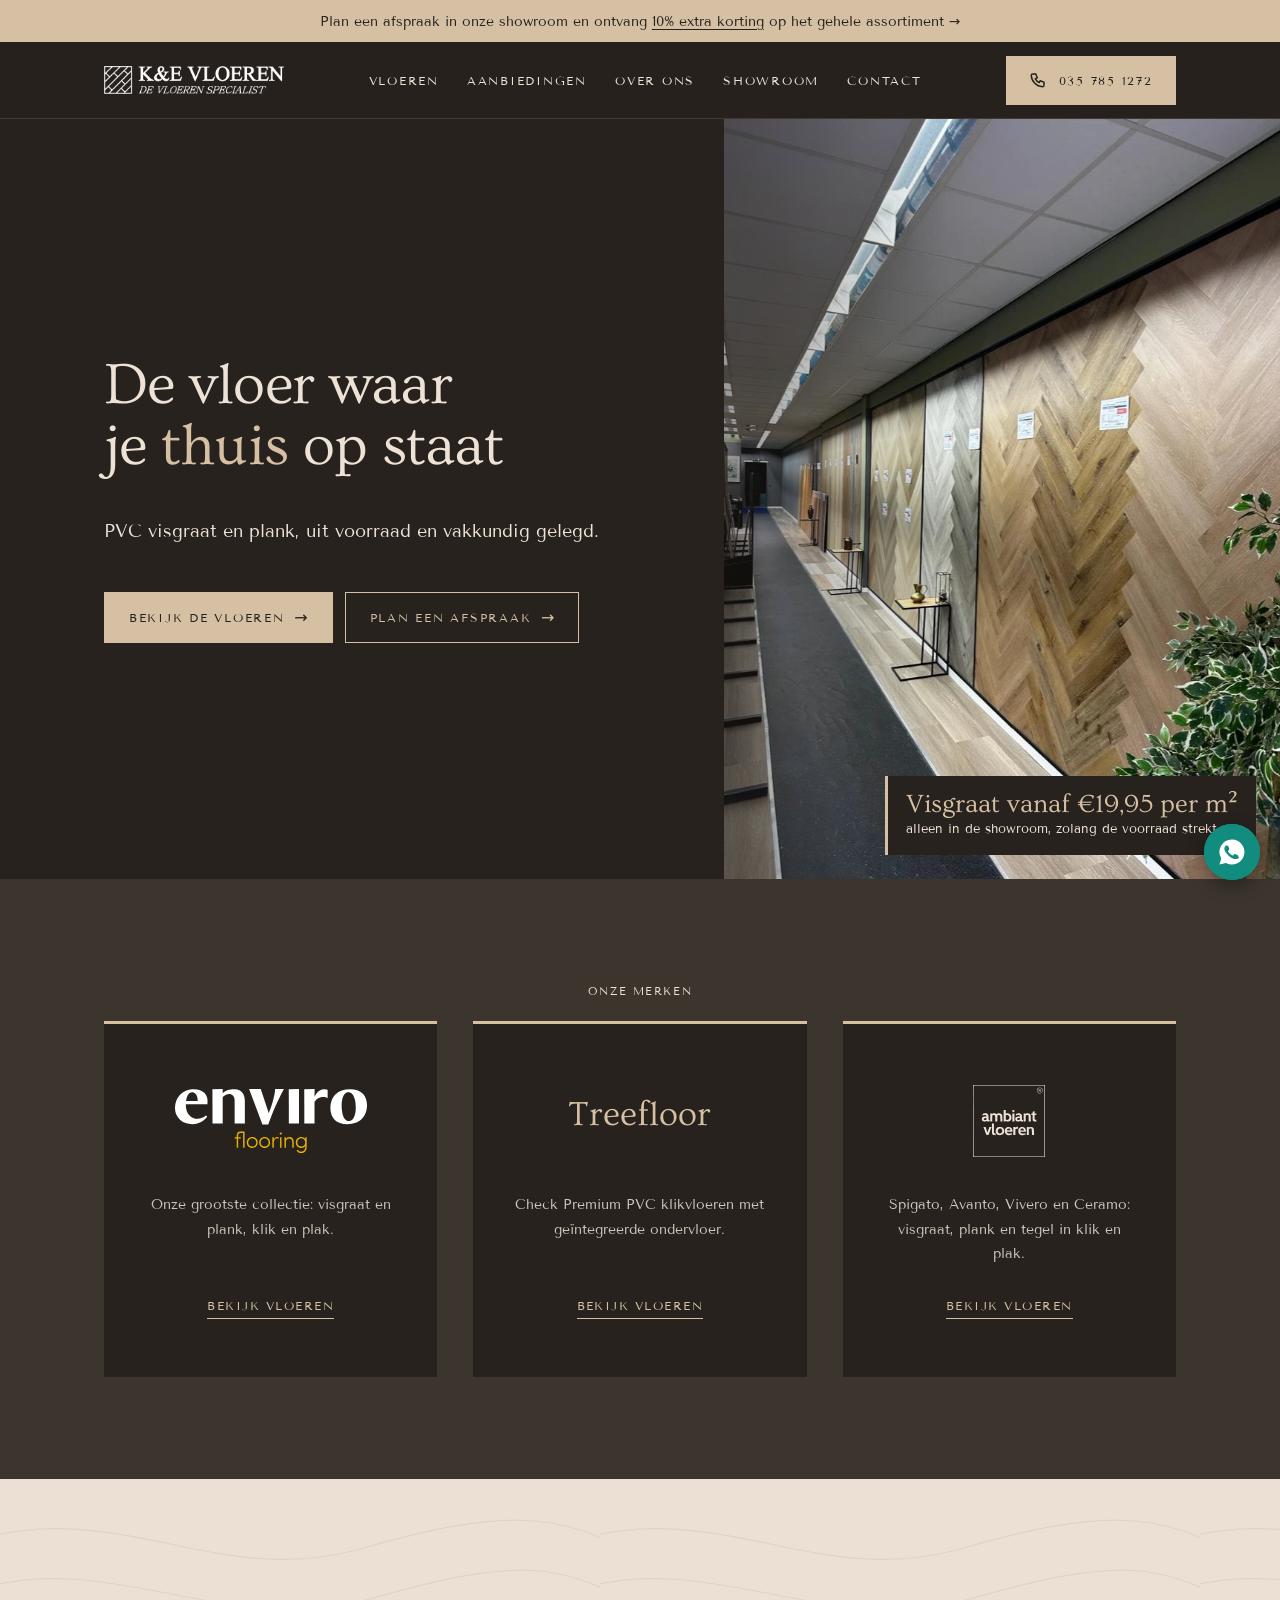
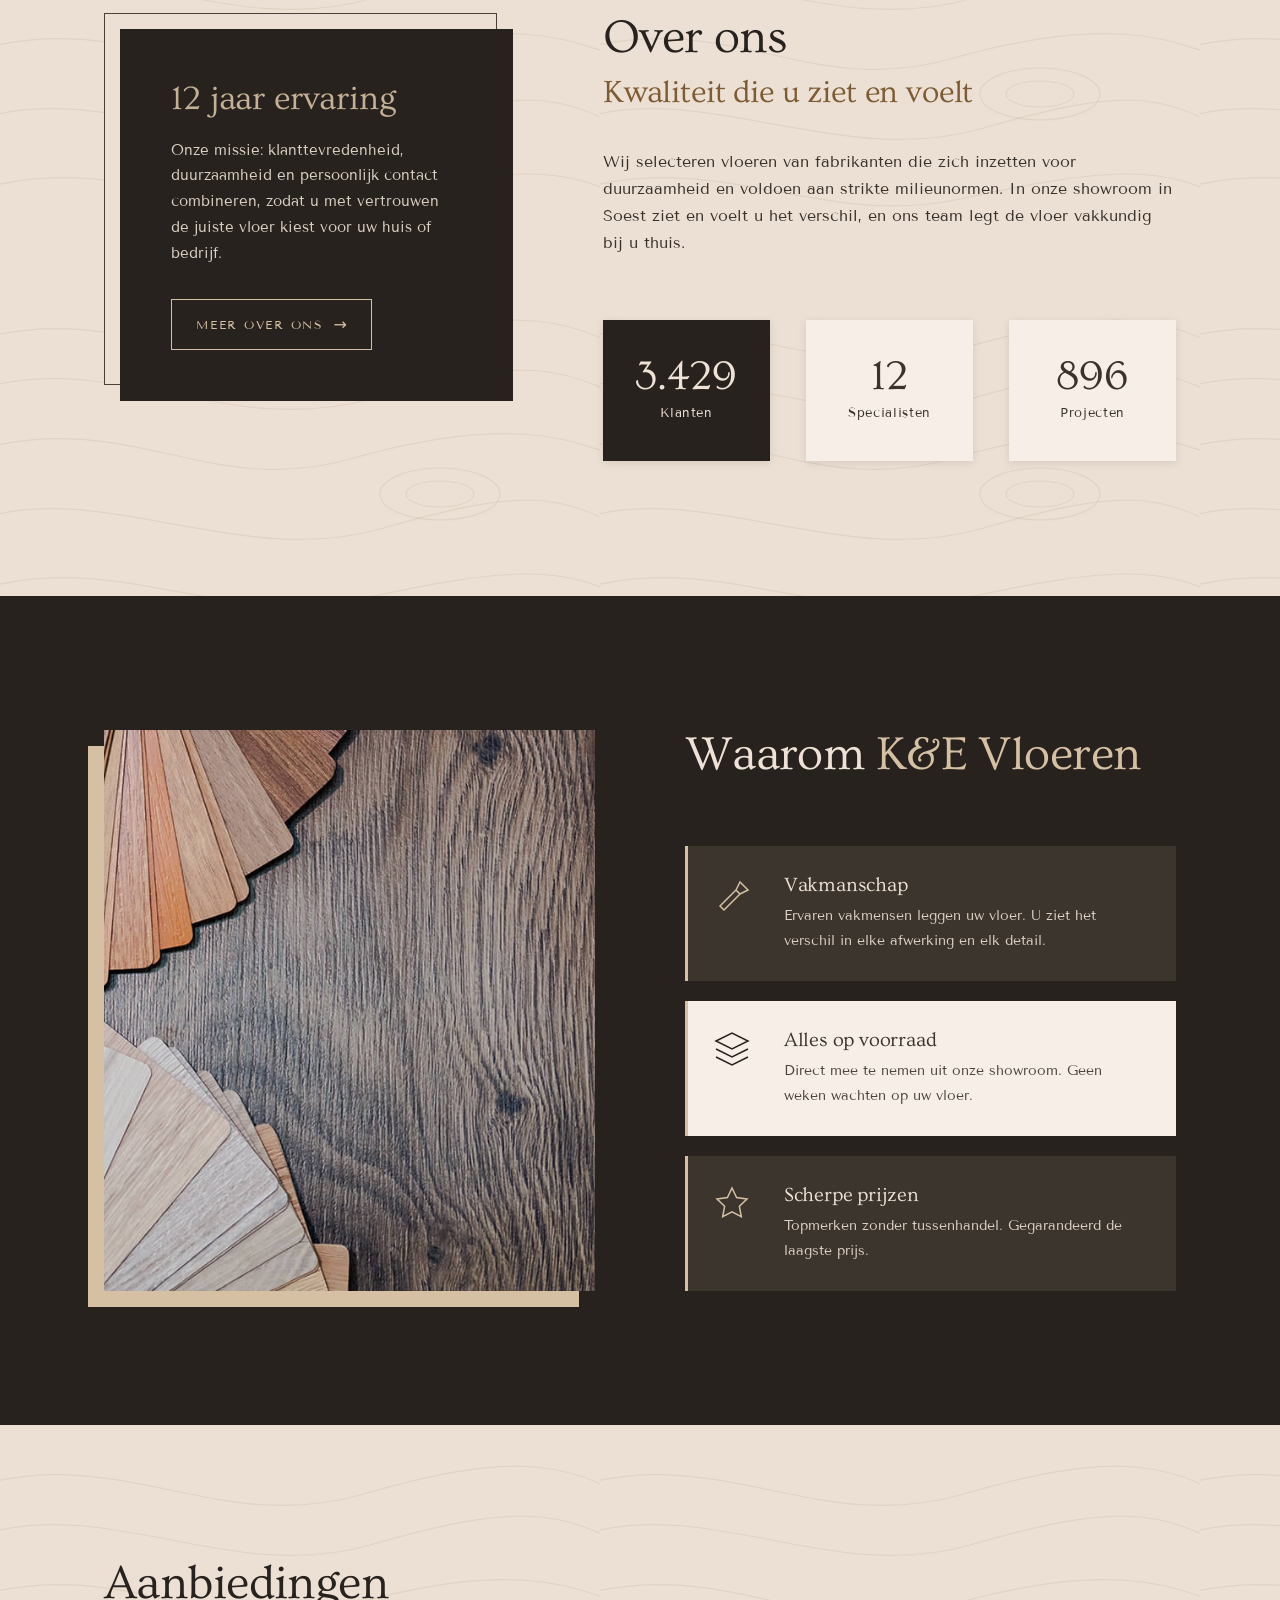
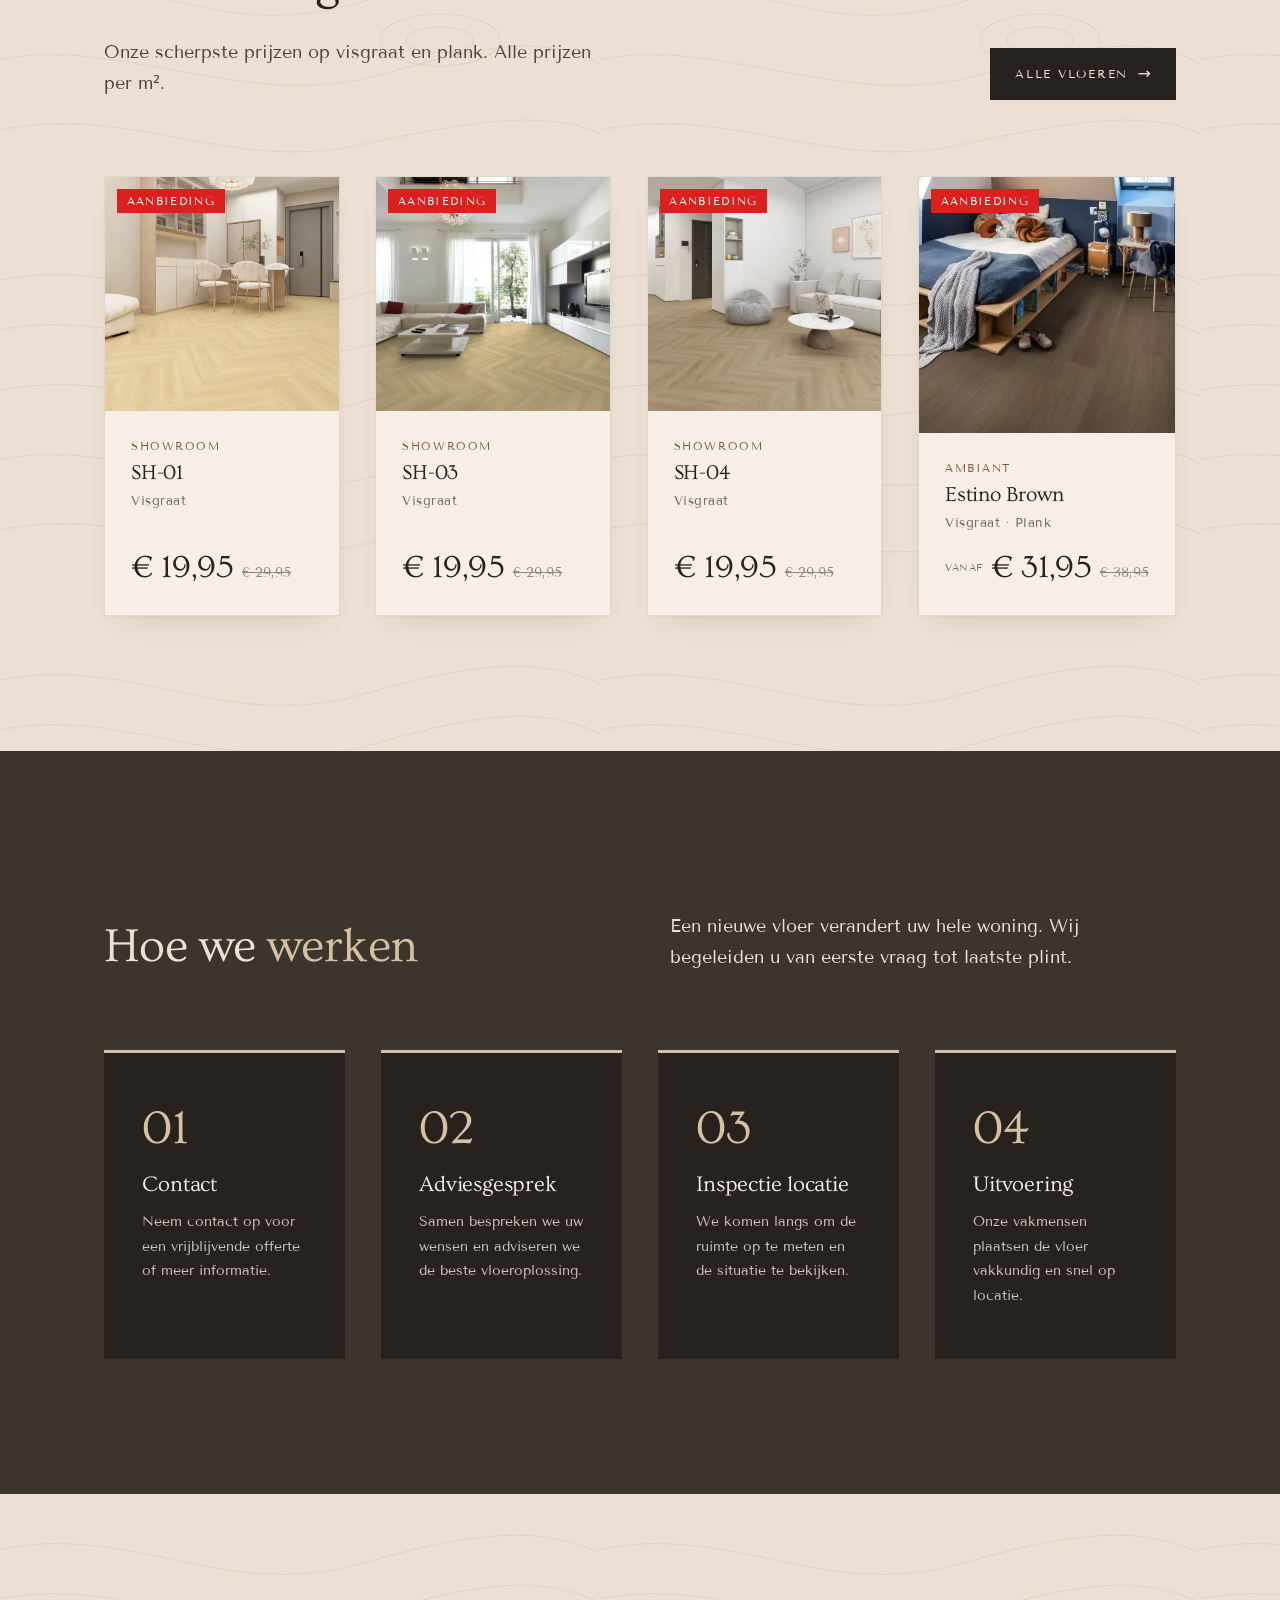
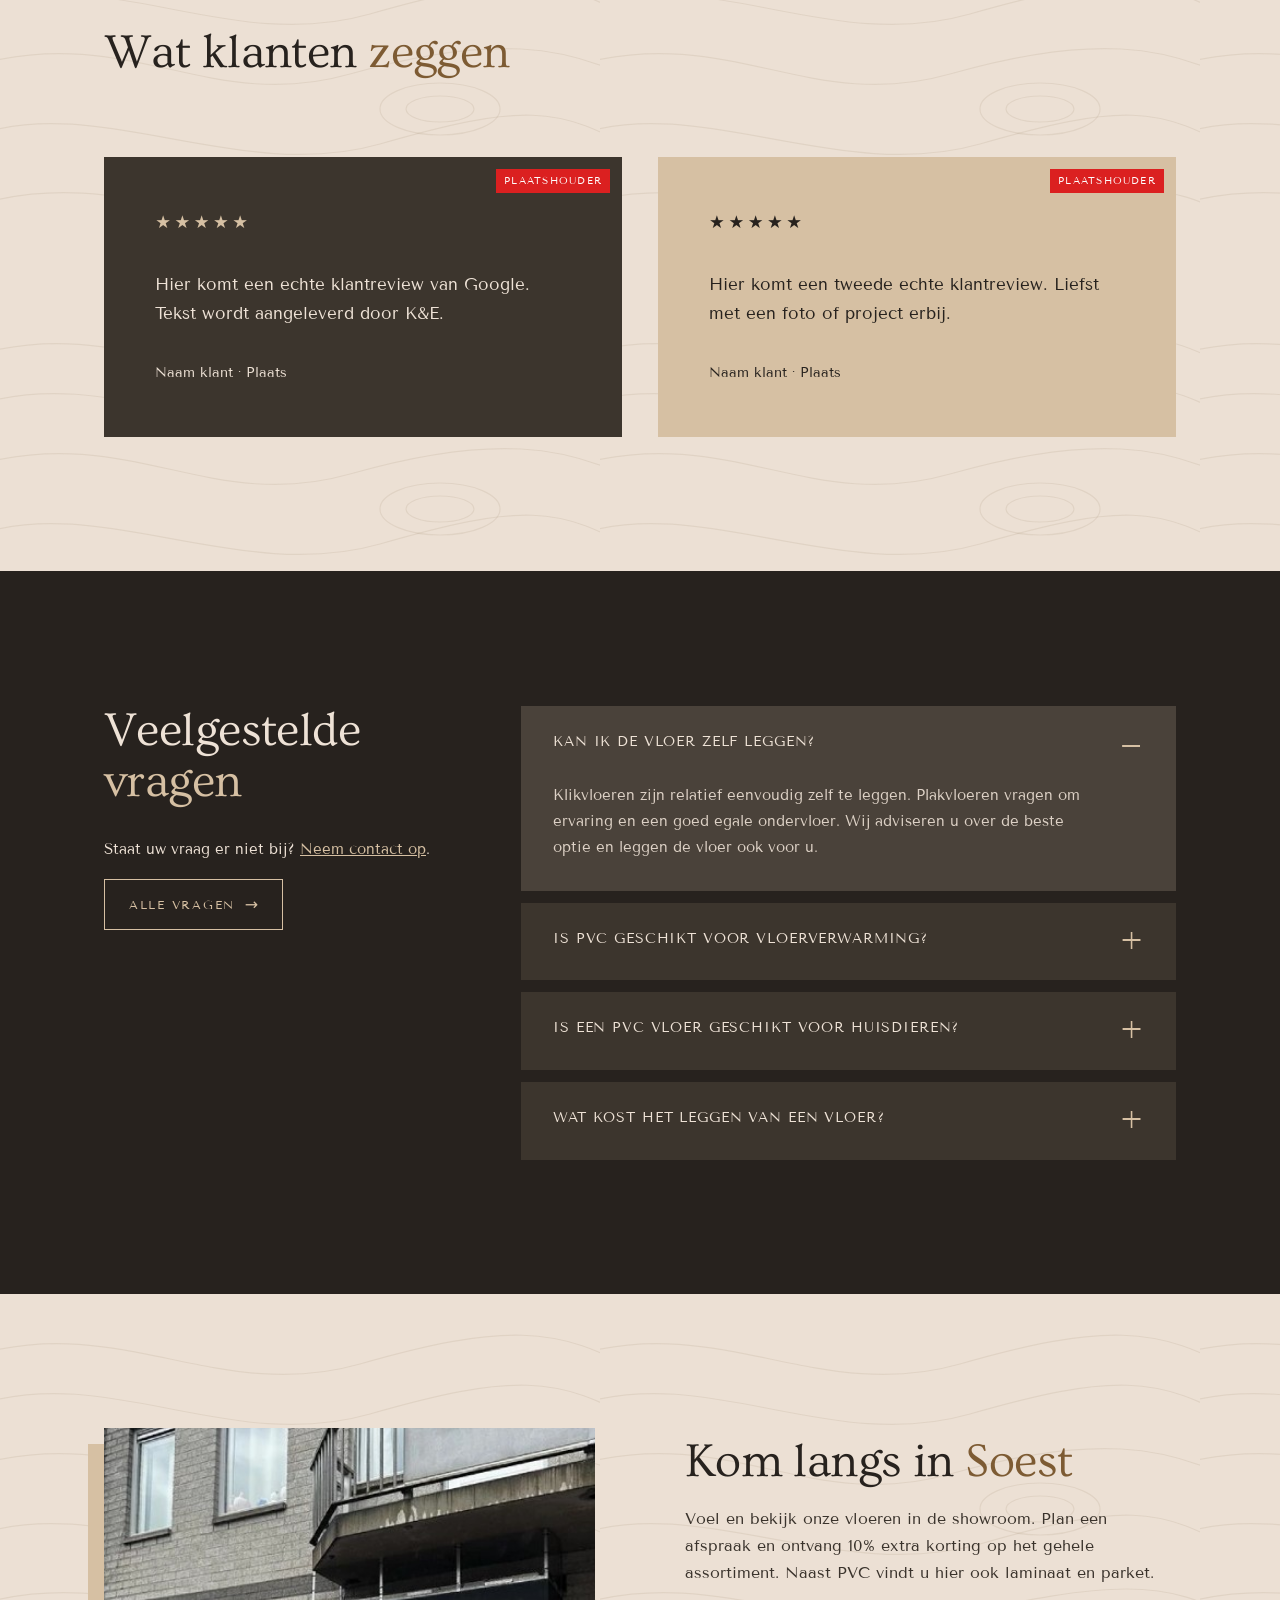
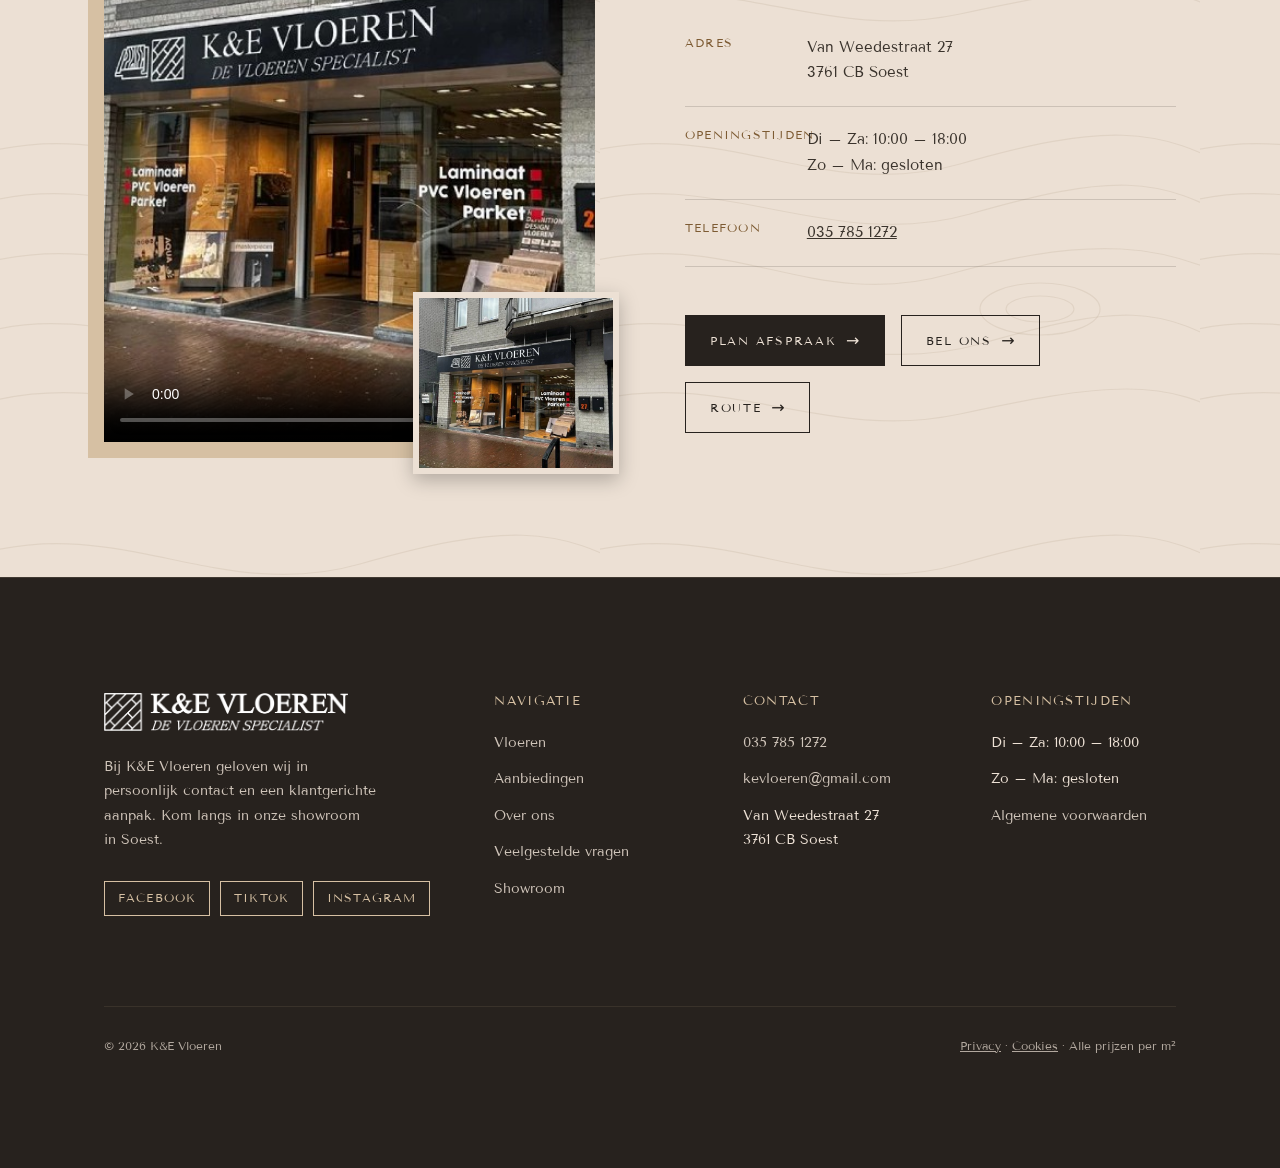
==== commit a5ee9c22: "Hero: kortere kop, één regel tekst en twee knoppen Co-Authored-By: Claude Sonnet 5.5 <noreply@anthro" ====
--- a/site/index.html
+++ b/site/index.html
@@ -2,6 +2,7 @@
 <html lang="nl">
 <head>
 <meta charset="utf-8">
+<meta name="robots" content="noindex, nofollow">
 <meta name="viewport" content="width=device-width, initial-scale=1">
 <title>K&E Vloeren – De vloeren specialist in Soest</title>
 <meta name="description" content="PVC visgraat- en plankvloeren direct uit voorraad. Showroom in Soest, vrijblijvend advies, professionele legservice.">
@@ -20,14 +21,12 @@
 <section class="hero">
   <div class="hero-tekst">
     <div class="in">
-      <p class="zand" style="letter-spacing:.2em;font-size:.8rem;text-transform:uppercase;margin-bottom:20px">De vloeren specialist · Soest</p>
-      <h1>Vloeren die <span>blijven</span></h1>
-      <p class="lead" style="margin-top:24px">PVC visgraat en plank, direct uit voorraad en vakkundig gelegd. Kom langs in onze showroom in Soest voor eerlijk advies en scherpe prijzen.</p>
+      <h1>De vloer waar je <span>thuis</span> op staat</h1>
+      <p class="lead hero-sub">PVC visgraat en plank, uit voorraad en vakkundig gelegd.</p>
       <div class="hero-knoppen">
-        <a class="btn btn-zand" href="contact.html#formulier">Offerte aanvragen</a>
-        <a class="btn btn-lijn" href="vloeren.html">Bekijk vloeren</a>
-      </div>
-      <div class="hero-info"><span><b>Alles op voorraad</b> · direct mee te nemen</span><span><b>Di–Za</b> 10:00–18:00</span></div>
+        <a class="btn btn-zand" href="vloeren.html">Bekijk de vloeren</a>
+        <a class="btn btn-lijn" href="showroom.html#afspraak">Plan een afspraak</a>
+      </div>
     </div>
   </div>
   <div class="hero-foto">
--- a/site/css/ademruimte.css
+++ b/site/css/ademruimte.css
@@ -676,3 +676,9 @@
   .kaarten.cat-grid .prijs{flex-wrap:wrap;gap:0 6px;min-height:3.3rem;align-content:flex-start}
   .kaarten.cat-grid .prijs .vanaf{flex:0 0 100%;font-size:.58rem}
 }
+
+/* hero: één kop, één regel, twee knoppen */
+.hero h1{font-size:clamp(2.8rem,5.4vw,4.6rem);line-height:1.04;max-width:12ch}
+.hero-sub{margin-top:clamp(20px,2.4vw,28px)!important;max-width:34ch;font-size:1.1rem;opacity:.85}
+.hero h1{font-size:clamp(2.6rem,4.6vw,4.1rem);max-width:none;text-wrap:balance}
+.hero h1 span{display:inline}
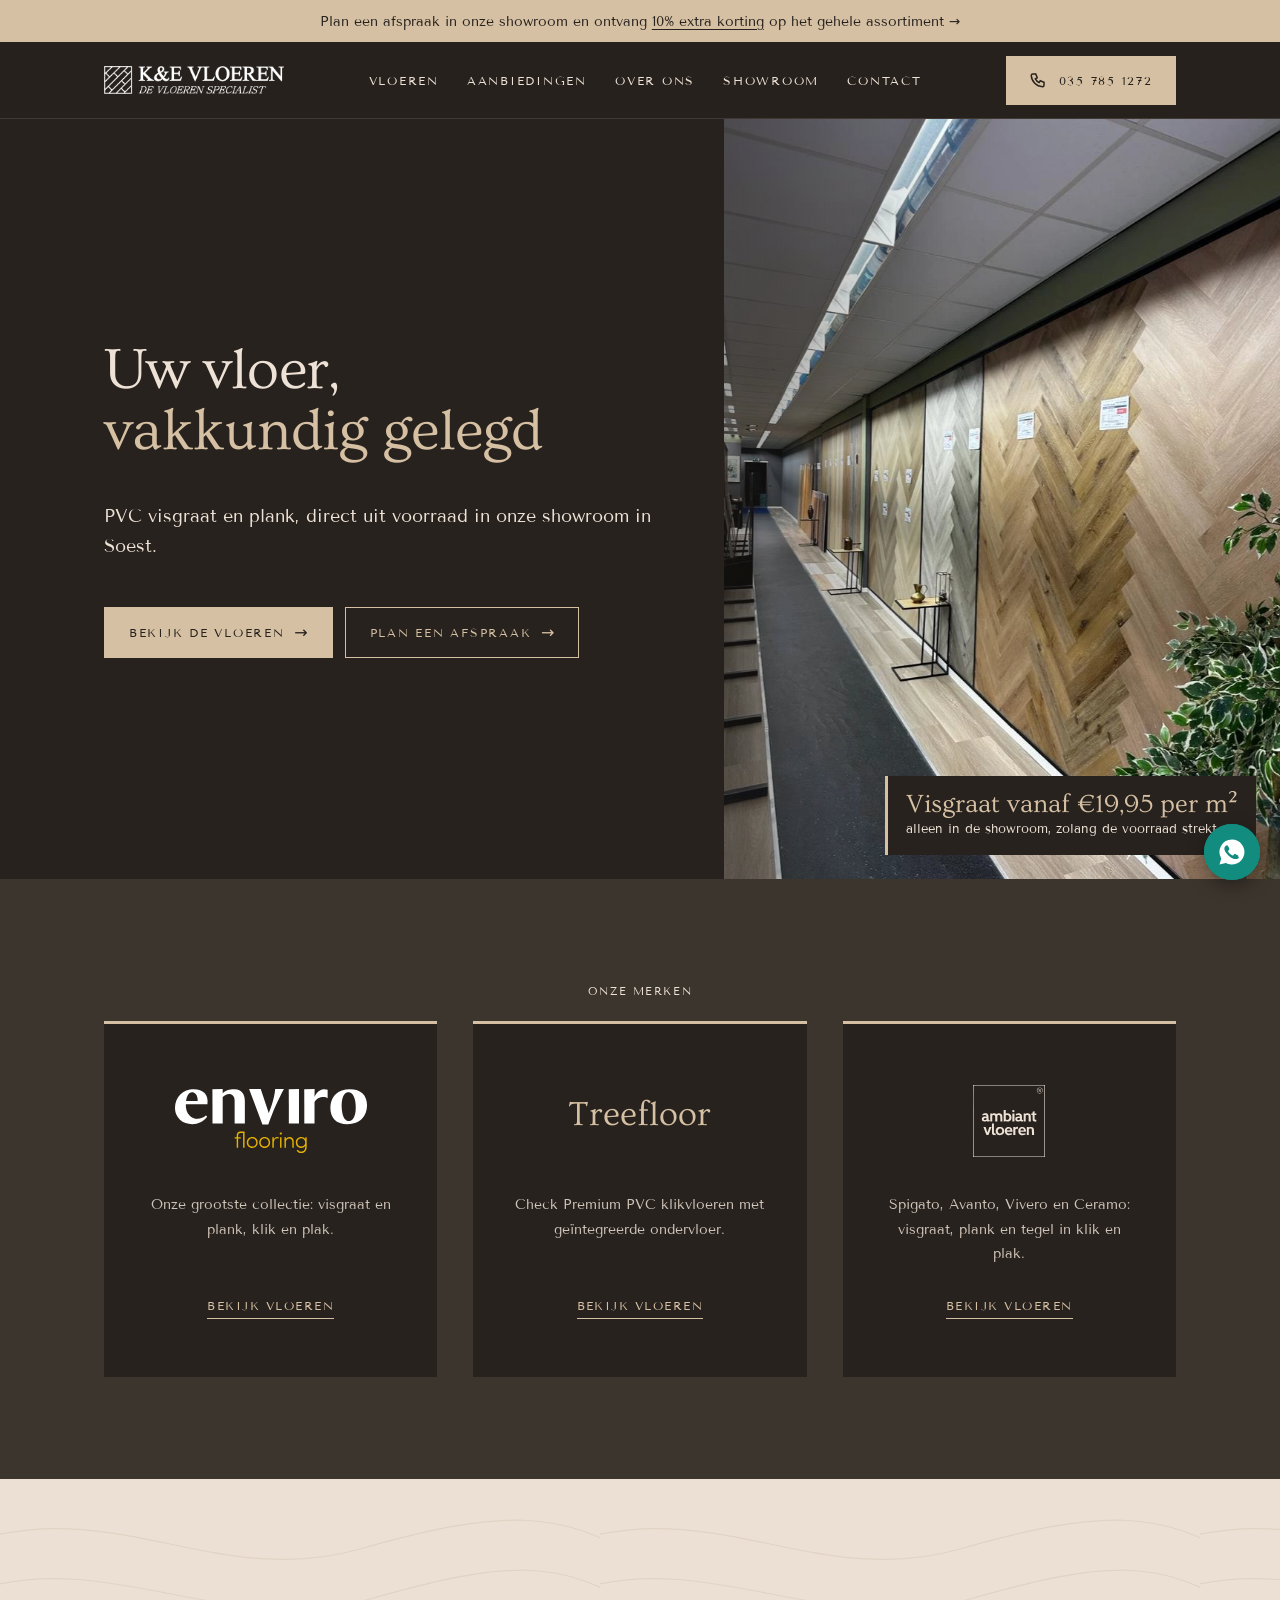
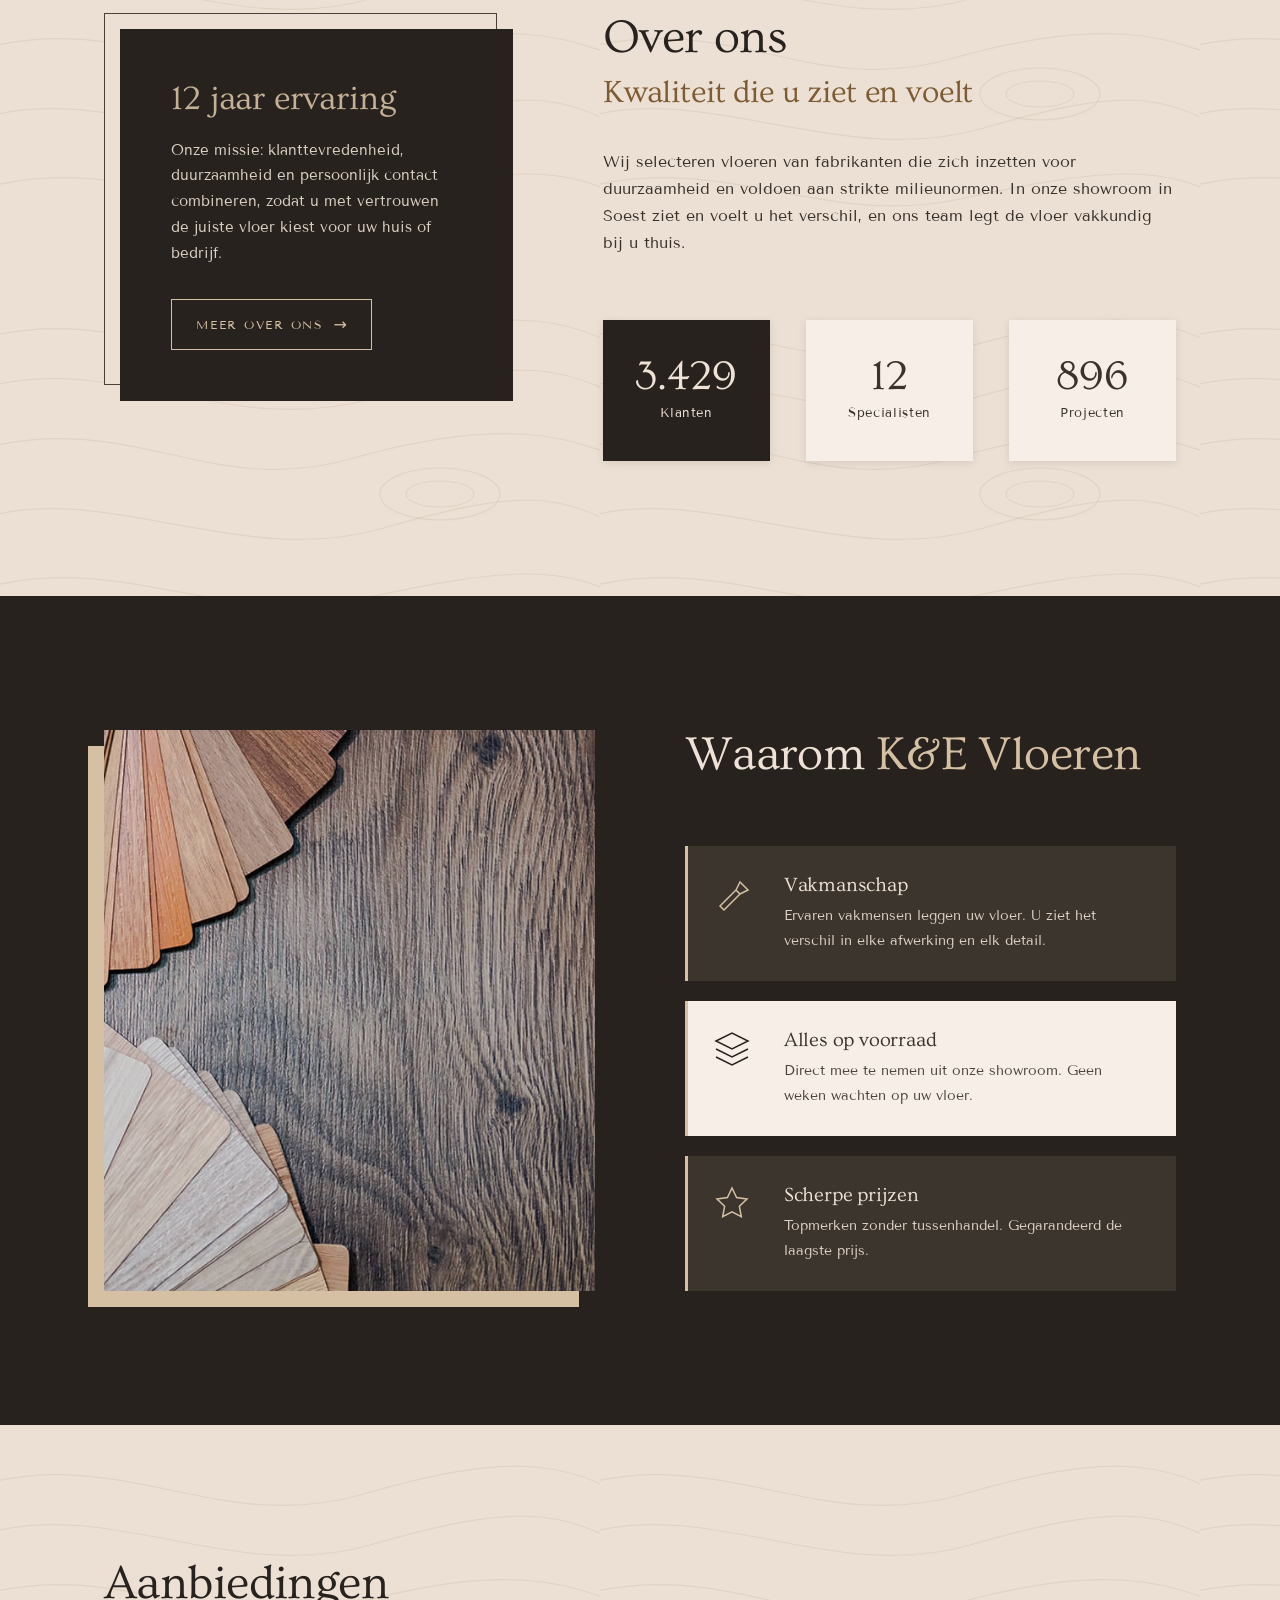
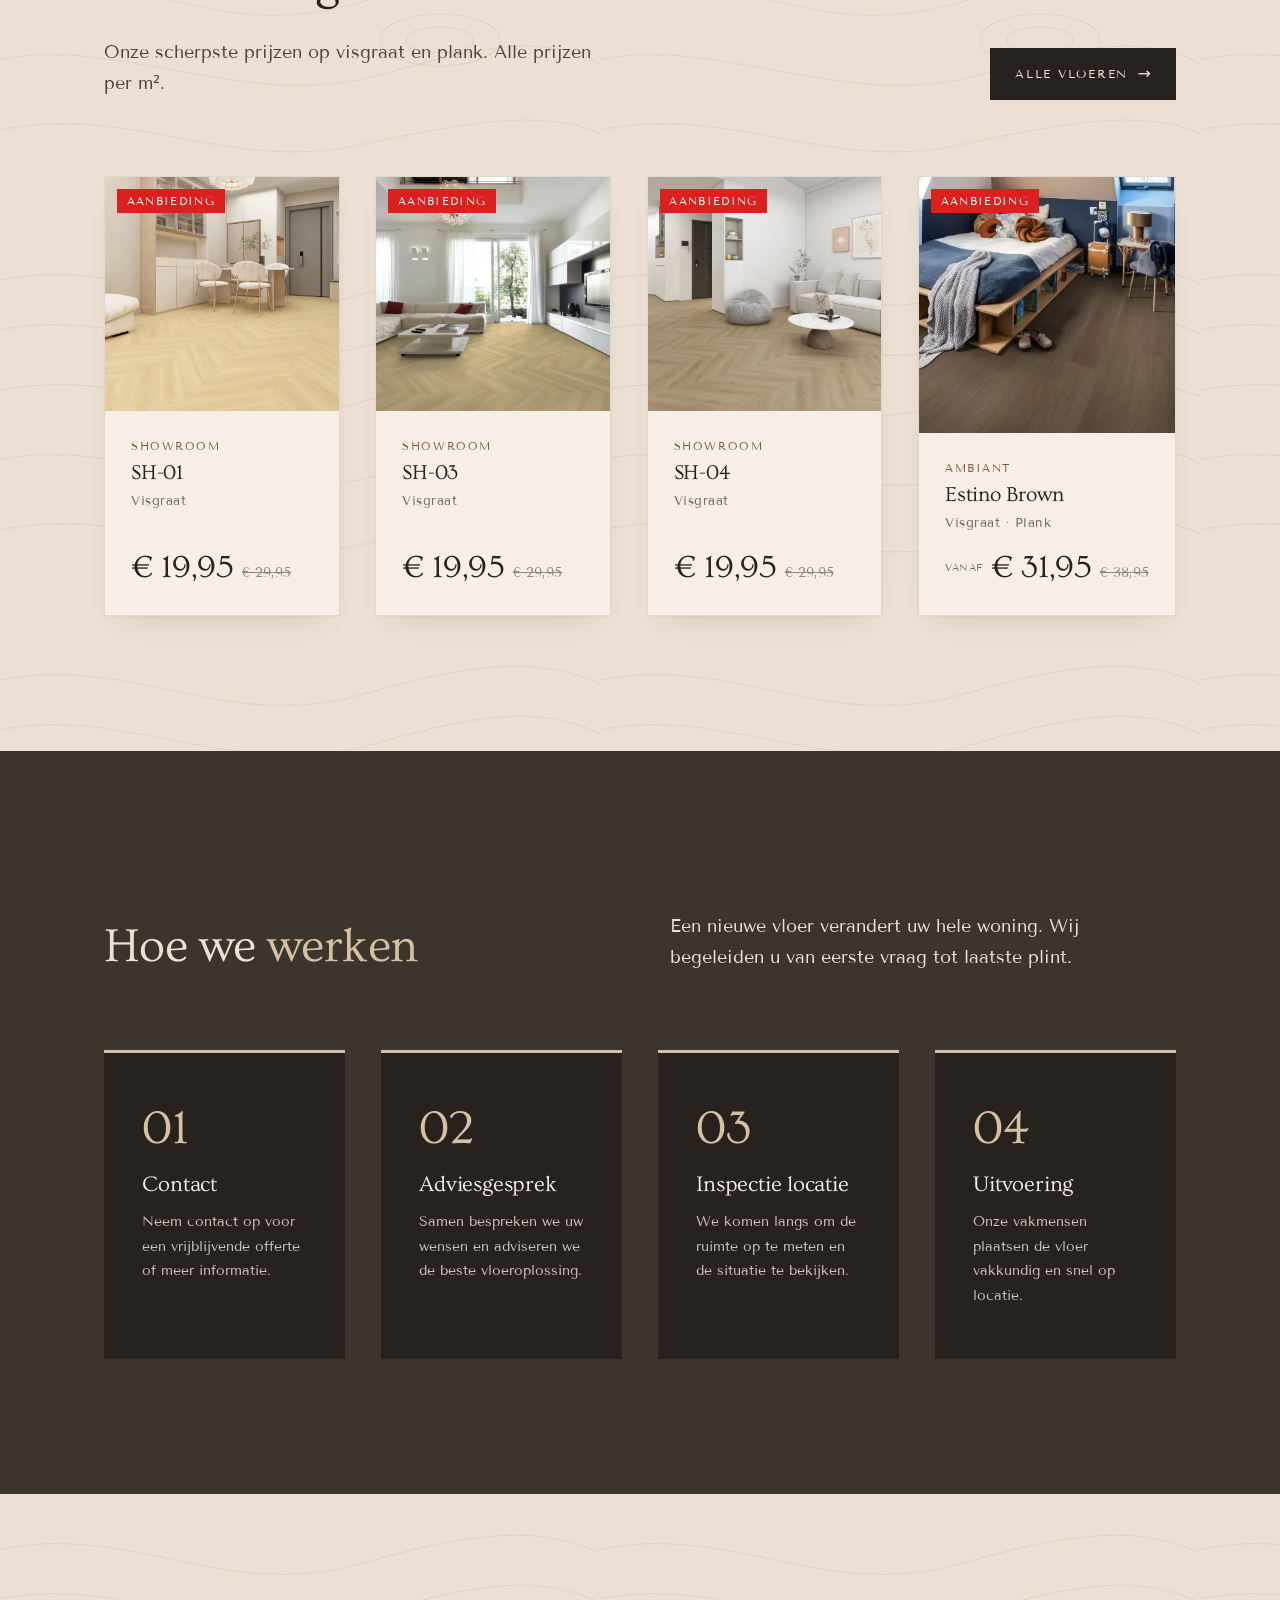
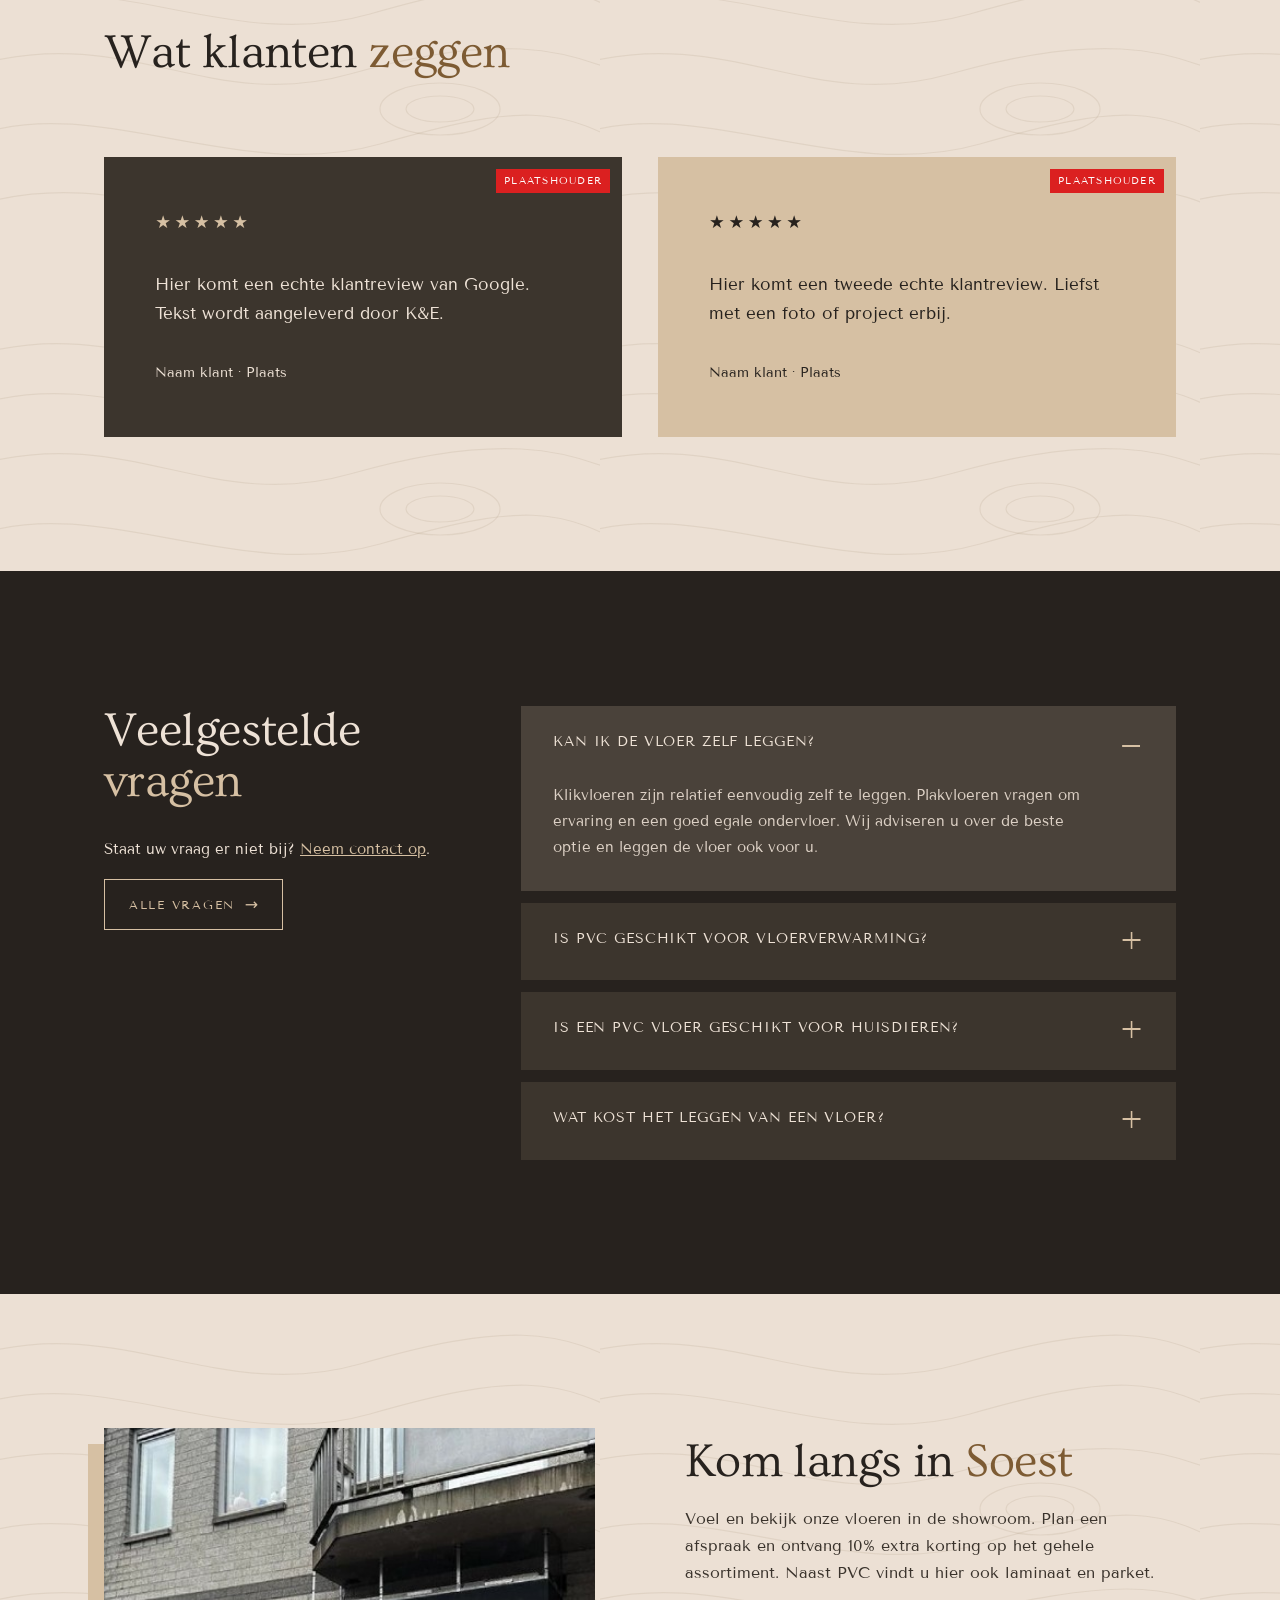
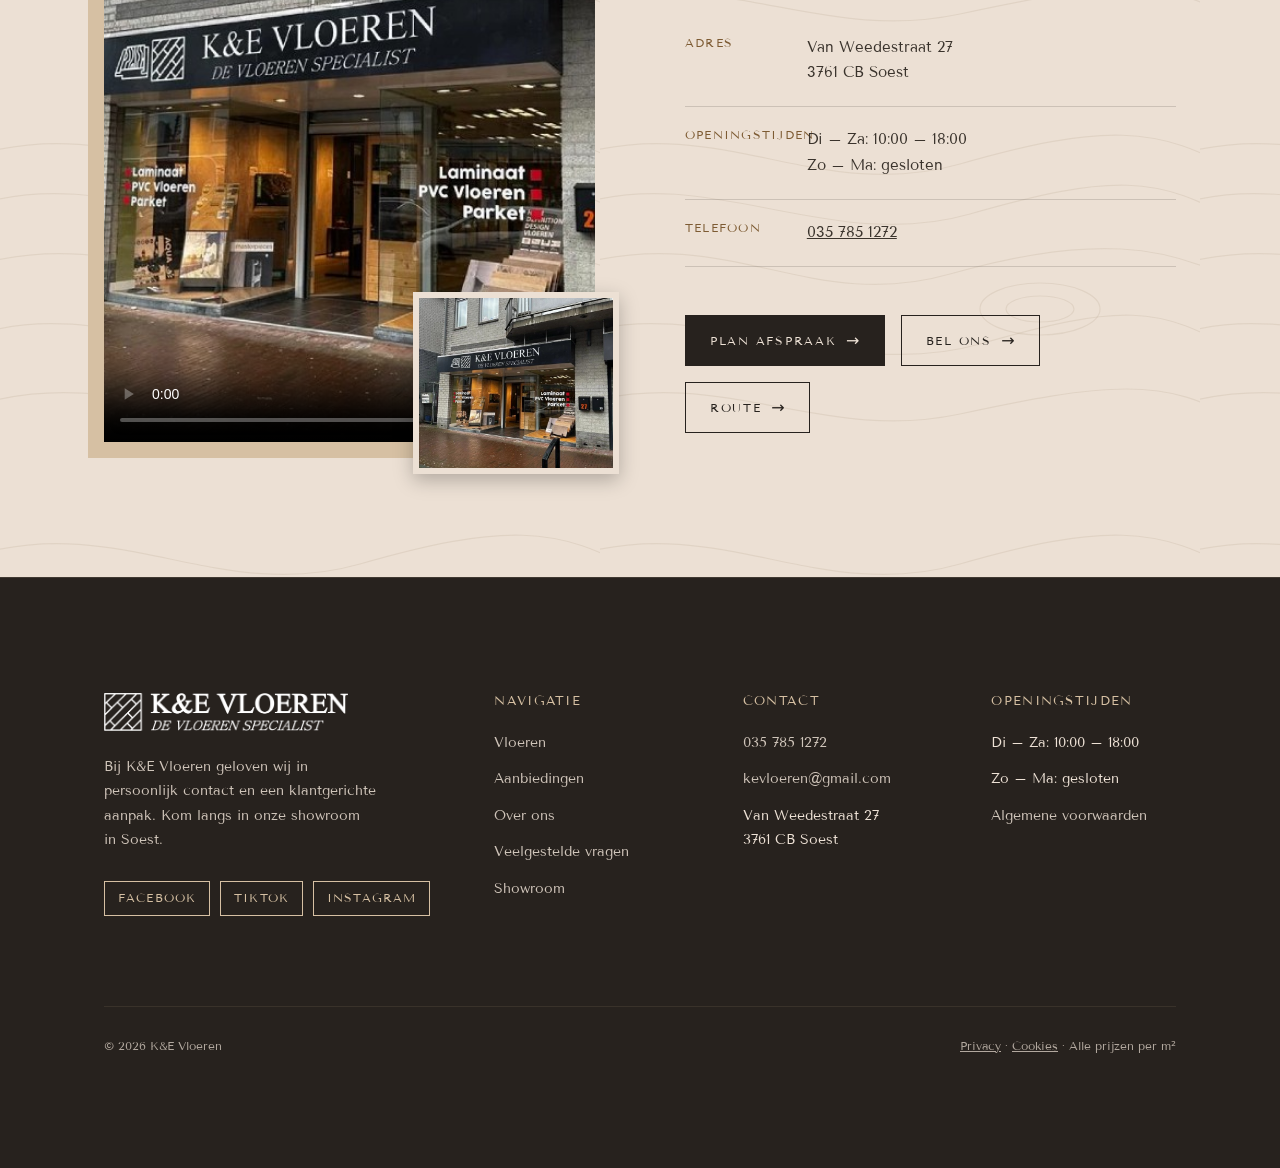
==== commit c7b84757: "Hero: kop "Uw vloer, vakkundig gelegd" Co-Authored-By: Claude Sonnet 5.5 <noreply@anthropic.com>" ====
--- a/site/index.html
+++ b/site/index.html
@@ -21,8 +21,8 @@
 <section class="hero">
   <div class="hero-tekst">
     <div class="in">
-      <h1>De vloer waar je <span>thuis</span> op staat</h1>
-      <p class="lead hero-sub">PVC visgraat en plank, uit voorraad en vakkundig gelegd.</p>
+      <h1>Uw vloer, <span>vakkundig gelegd</span></h1>
+      <p class="lead hero-sub">PVC visgraat en plank, direct uit voorraad in onze showroom in Soest.</p>
       <div class="hero-knoppen">
         <a class="btn btn-zand" href="vloeren.html">Bekijk de vloeren</a>
         <a class="btn btn-lijn" href="showroom.html#afspraak">Plan een afspraak</a>
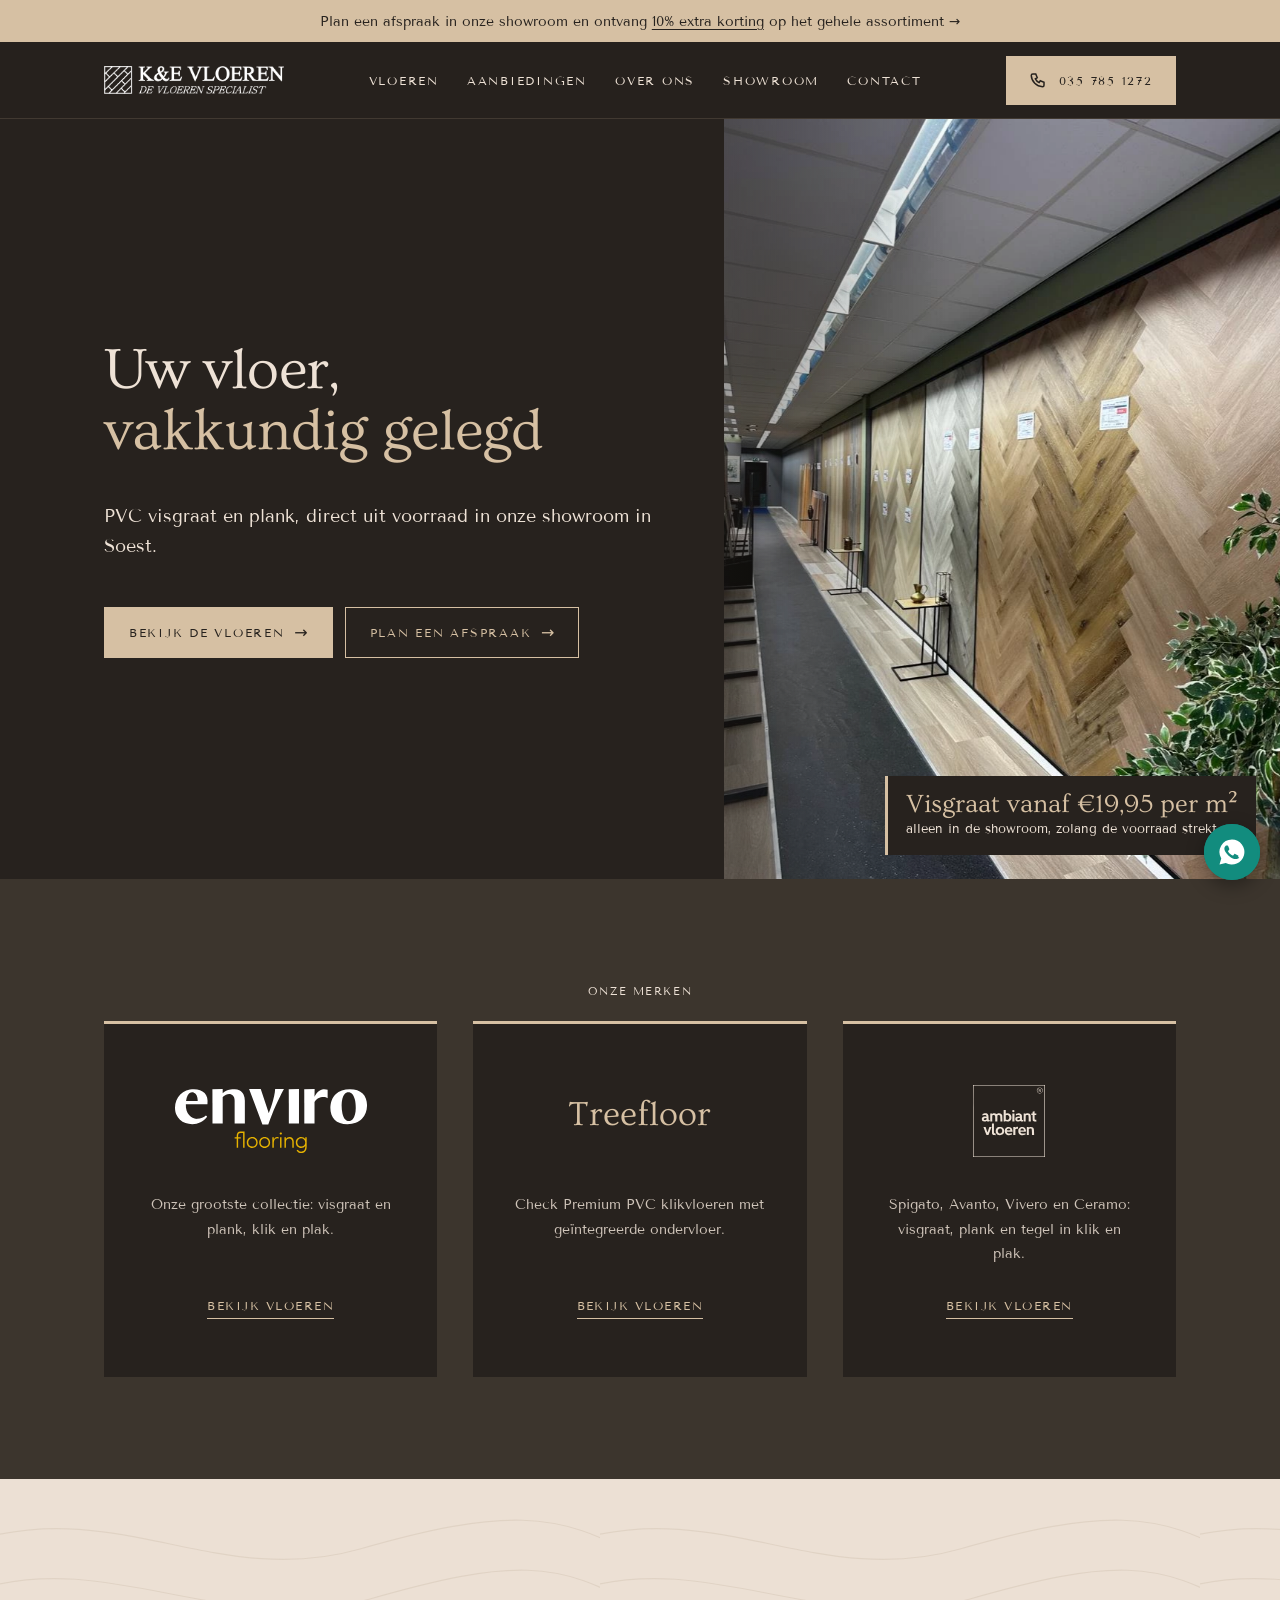
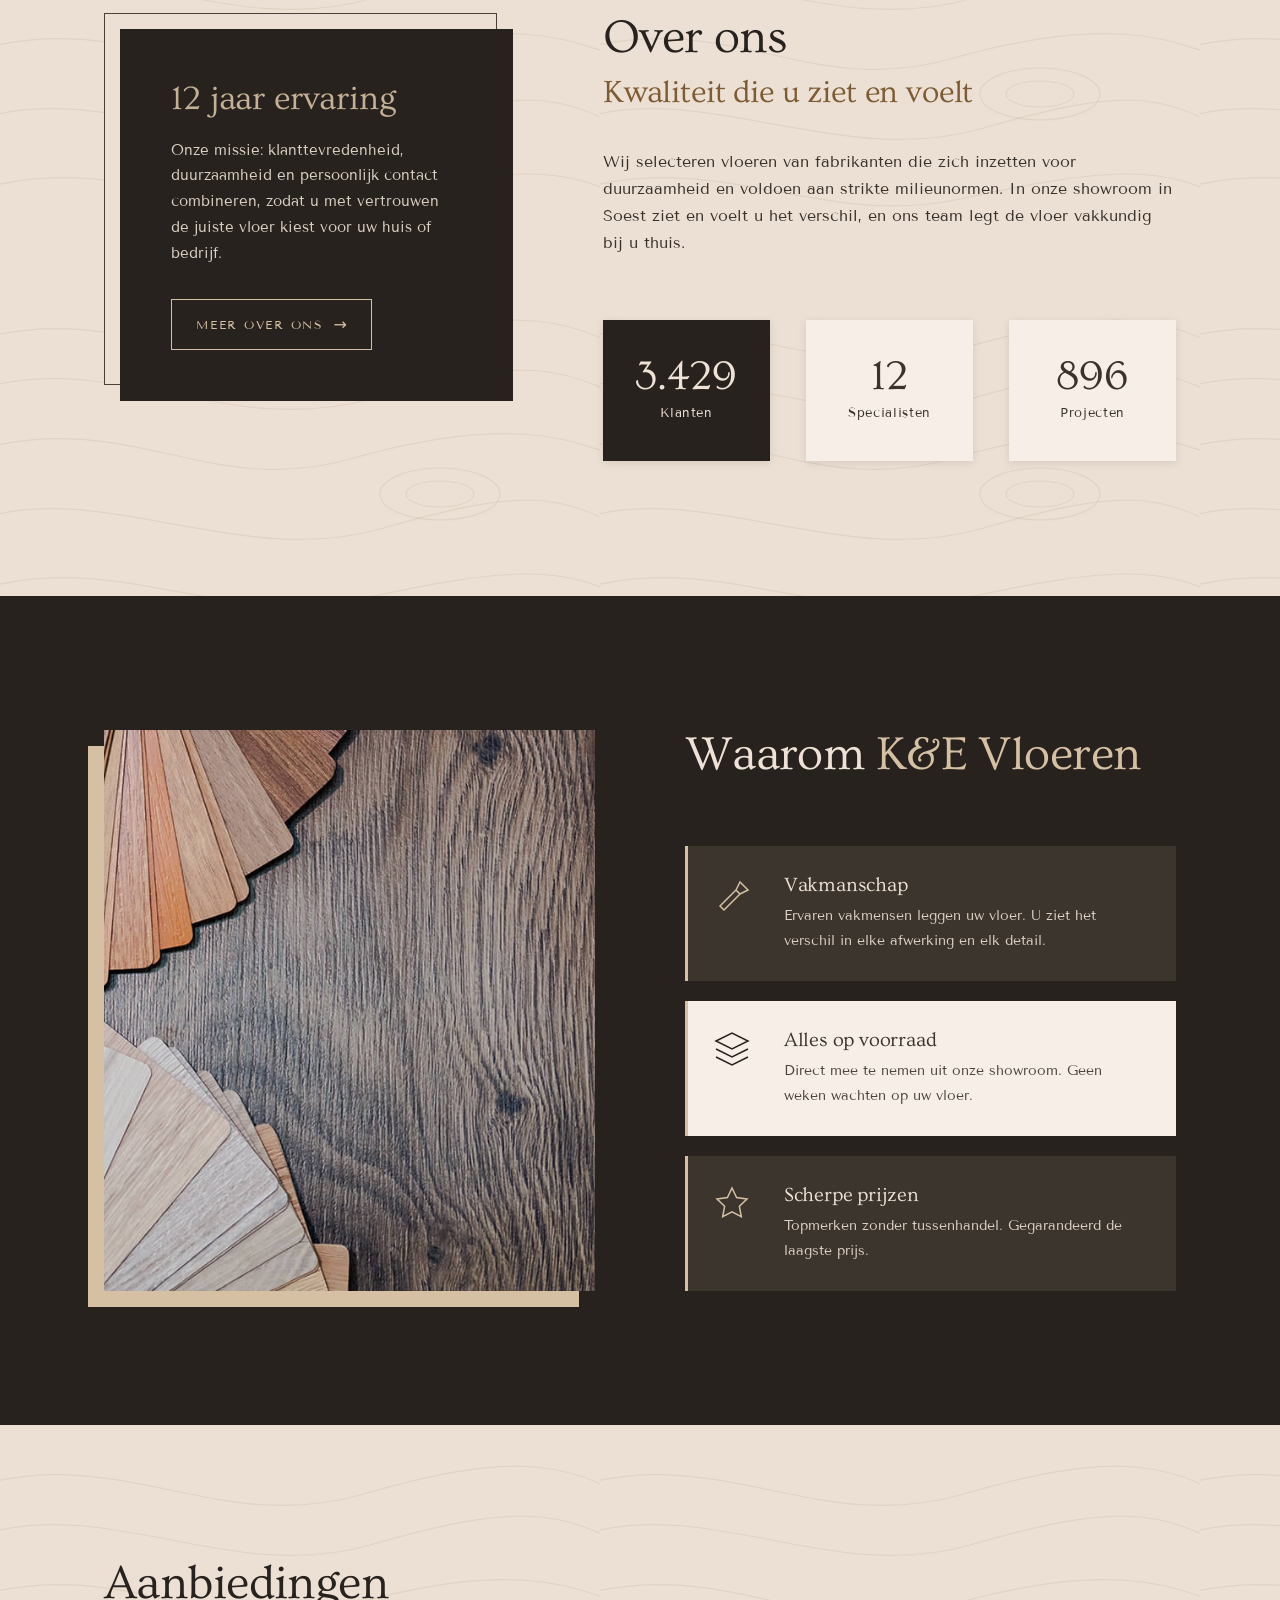
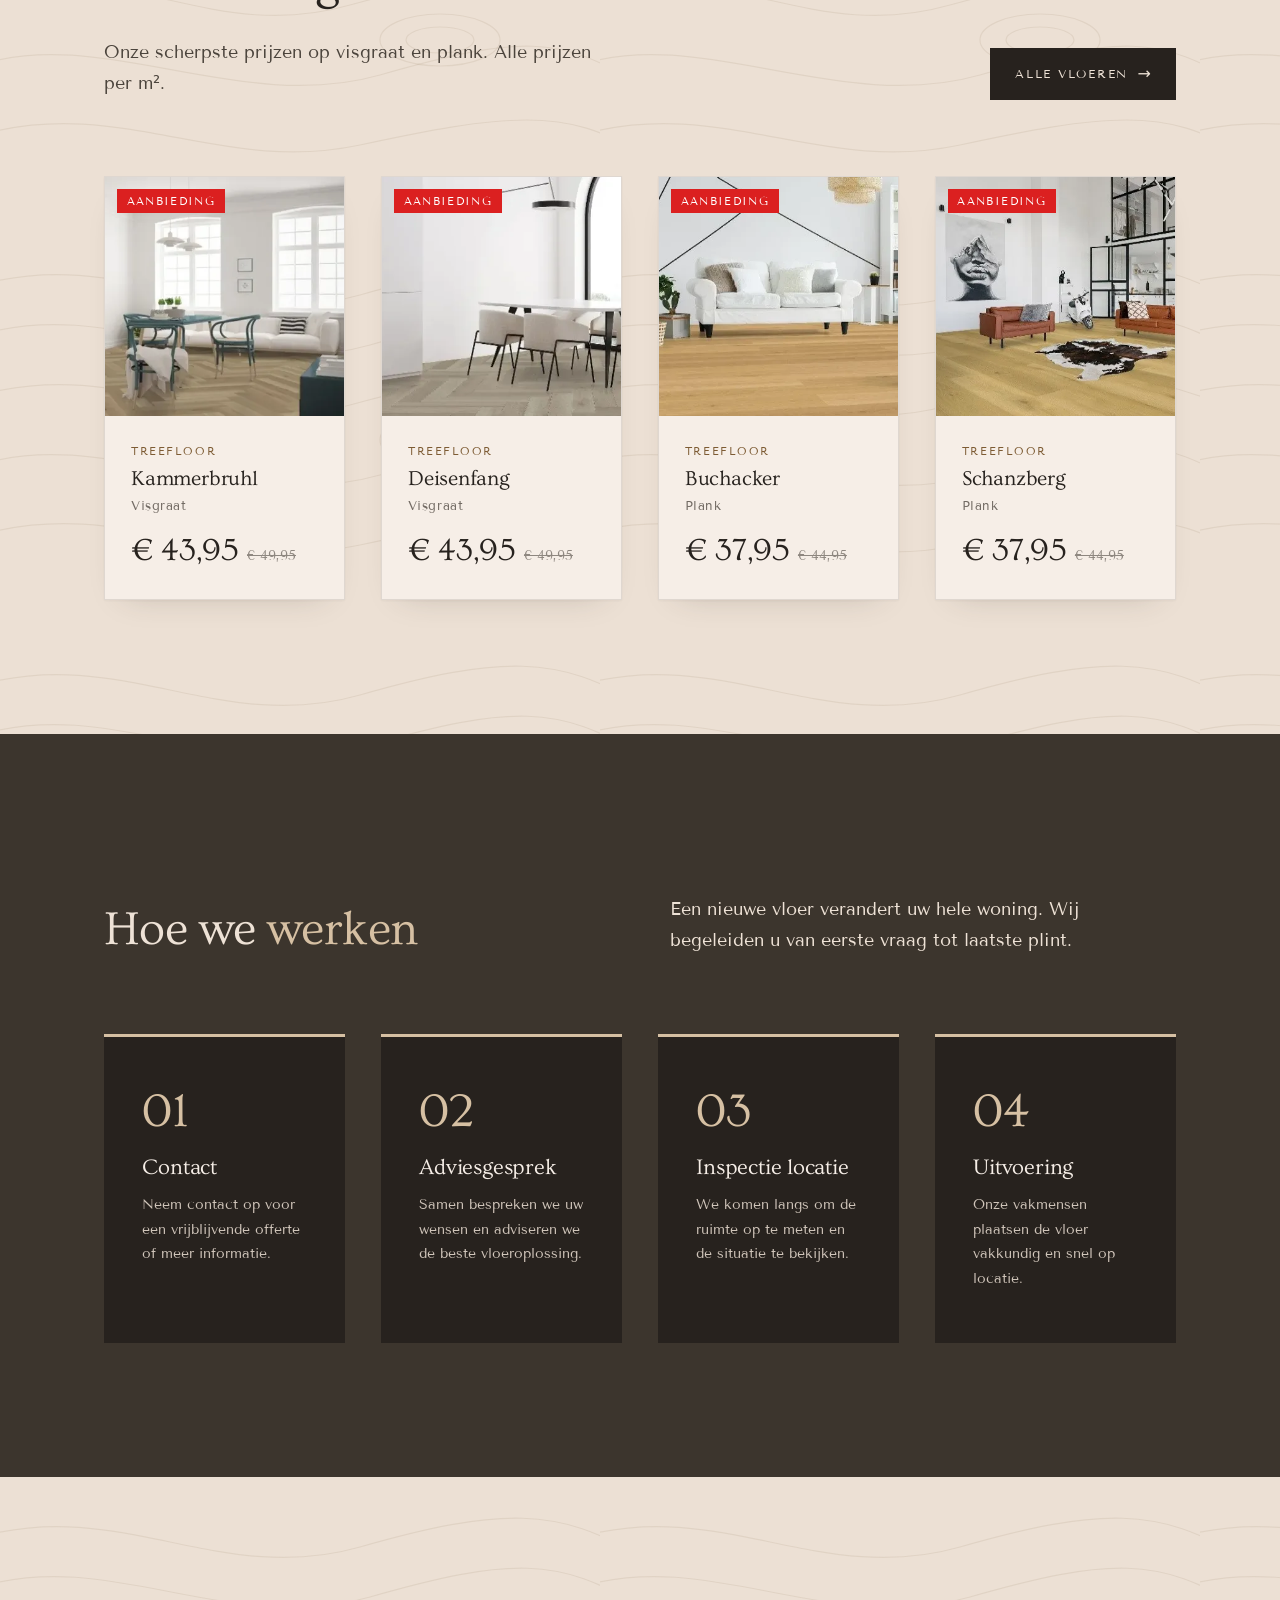
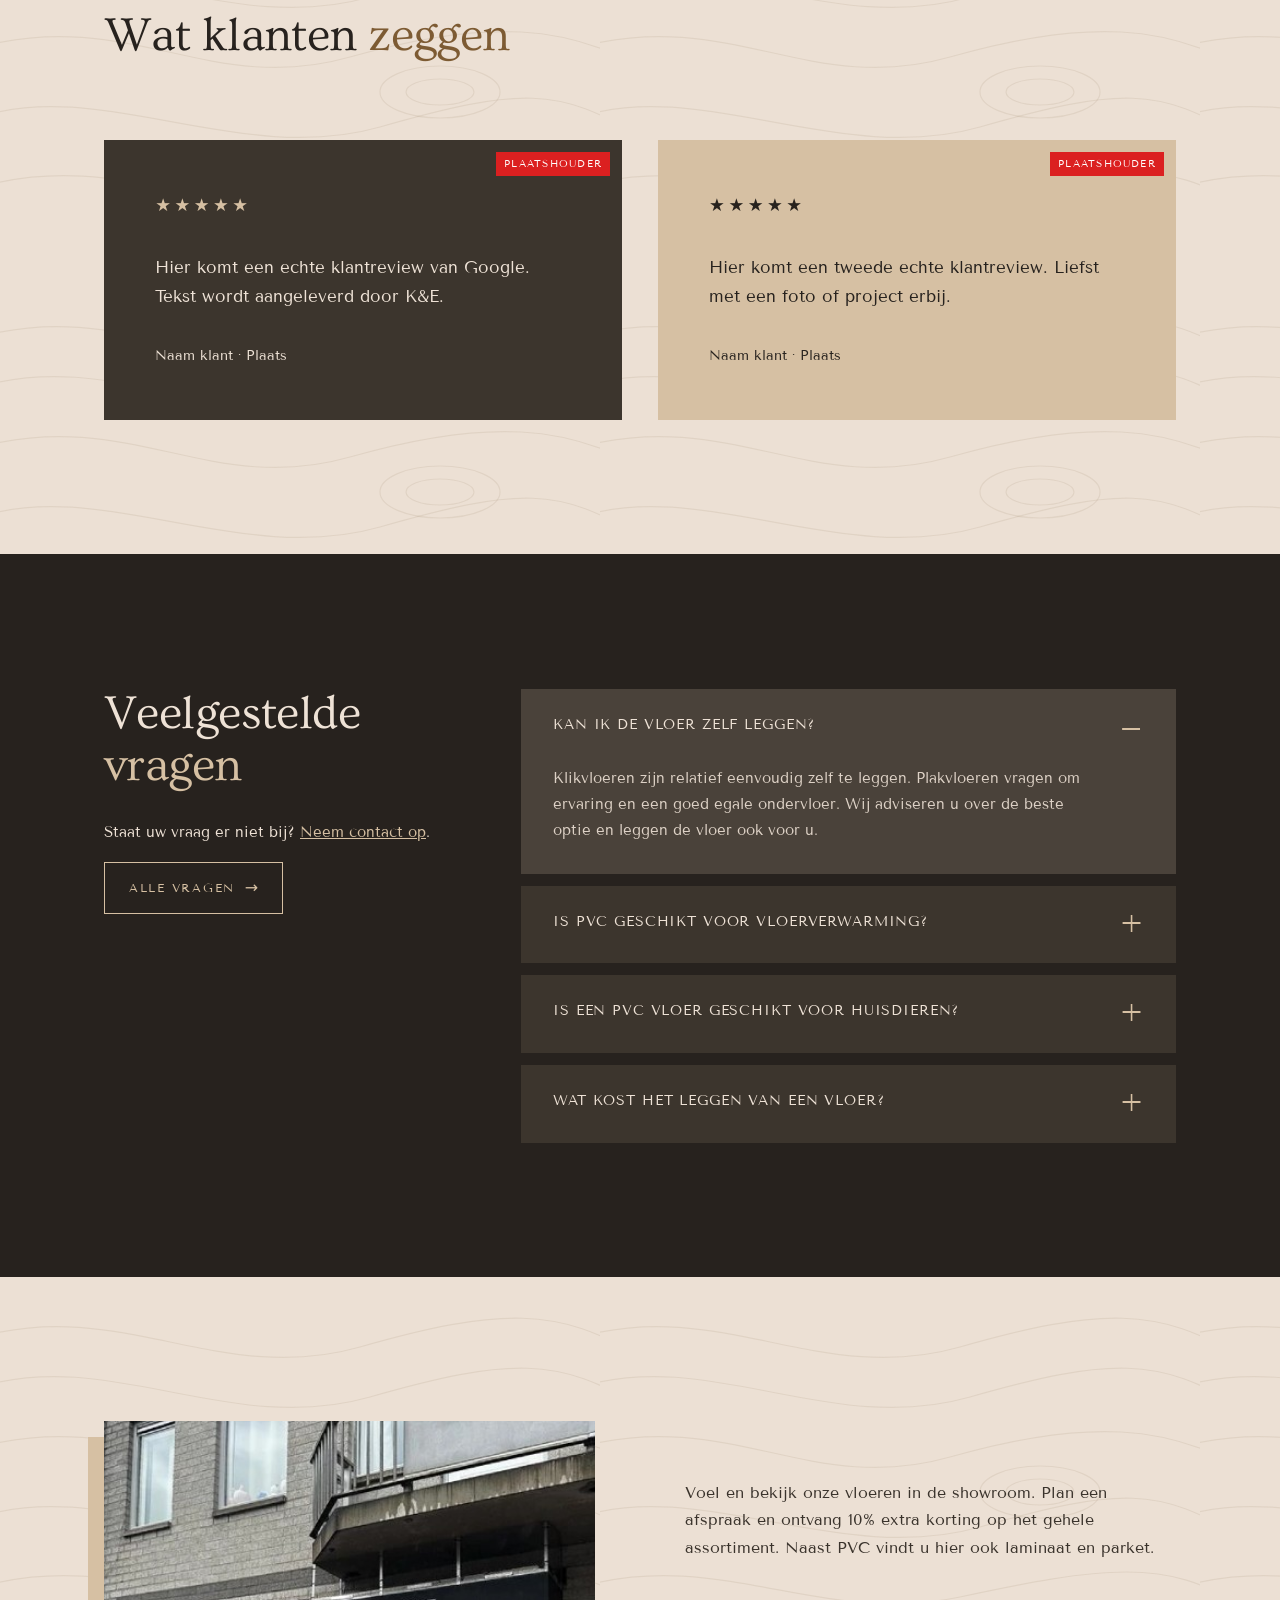
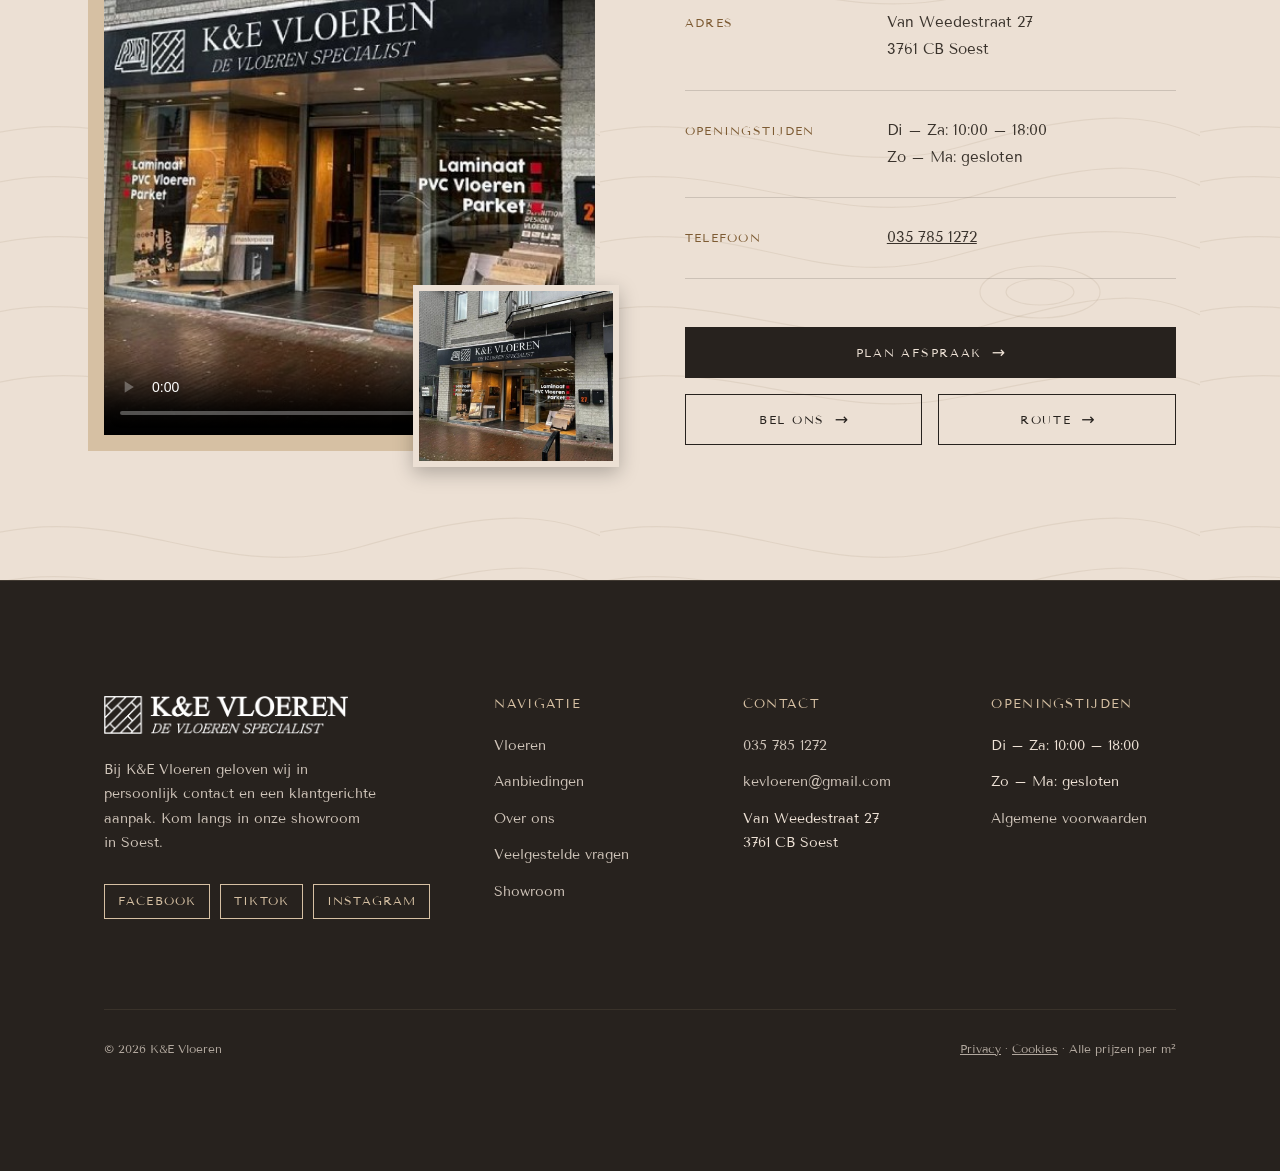
==== commit ebc748ef: "Home: unieke aanbiedingen (Treefloor), teller uitvoeringen, contactblok en knoppen ruimer Co-Authore" ====
--- a/site/index.html
+++ b/site/index.html
@@ -108,14 +108,14 @@
       <a class="btn btn-donker" href="vloeren.html">Alle vloeren</a>
     </div>
     <div class="kaarten">
-      <a class="kaart rv" href="product.html?p=sh-01&patroon=Visgraat&toepassing=Klik"><span class="badge">Aanbieding</span><div class="foto"><img src="img/p-sh01.webp" alt="SH-01 in een woonkamer" loading="lazy"></div>
-        <div class="kaart-body"><span class="kaart-merk">Showroom</span><h3>SH-01</h3><span class="kaart-meta">Visgraat</span><div class="prijs"><b>€ 19,95</b><s>€ 29,95</s><small>/m²</small></div></div></a>
-      <a class="kaart rv" href="product.html?p=sh-03&patroon=Visgraat&toepassing=Klik"><span class="badge">Aanbieding</span><div class="foto"><img src="img/p-sh03.webp" alt="SH-03 in een woonkamer" loading="lazy"></div>
-        <div class="kaart-body"><span class="kaart-merk">Showroom</span><h3>SH-03</h3><span class="kaart-meta">Visgraat</span><div class="prijs"><b>€ 19,95</b><s>€ 29,95</s><small>/m²</small></div></div></a>
-      <a class="kaart rv" href="product.html?p=sh-04&patroon=Visgraat&toepassing=Klik"><span class="badge">Aanbieding</span><div class="foto"><img src="img/p-sh04.webp" alt="SH-04 in een woonkamer" loading="lazy"></div>
-        <div class="kaart-body"><span class="kaart-merk">Showroom</span><h3>SH-04</h3><span class="kaart-meta">Visgraat</span><div class="prijs"><b>€ 19,95</b><s>€ 29,95</s><small>/m²</small></div></div></a>
-      <a class="kaart rv" href="product.html?p=ambiant-estino-brown&patroon=Plank&toepassing=Plak"><span class="badge">Aanbieding</span><div class="foto"><img src="img/p-estino-brown.webp" alt="Ambiant Estino Brown in een slaapkamer" loading="lazy"></div>
-        <div class="kaart-body"><span class="kaart-merk">Ambiant</span><h3>Estino Brown</h3><span class="kaart-meta">Visgraat · Plank</span><div class="prijs"><span class="vanaf">vanaf</span><b>€ 31,95</b><s>€ 38,95</s><small>/m²</small></div></div></a>
+      <a class="kaart rv" href="product.html?p=treefloor-kammerbruhl&patroon=Visgraat&toepassing=Klik"><span class="badge">Aanbieding</span><div class="foto"><img src="img/p-treefloor-kammerbruhl.webp" alt="Treefloor Kammerbruhl in een lichte woonkamer" loading="lazy"></div>
+        <div class="kaart-body"><span class="kaart-merk">Treefloor</span><h3>Kammerbruhl</h3><span class="kaart-meta">Visgraat</span><div class="prijs"><b>€ 43,95</b><s>€ 49,95</s><small>/m²</small></div></div></a>
+      <a class="kaart rv" href="product.html?p=treefloor-deisenfang&patroon=Visgraat&toepassing=Klik"><span class="badge">Aanbieding</span><div class="foto"><img src="img/p-treefloor-deisenfang.webp" alt="Treefloor Deisenfang in een lichte eetkamer" loading="lazy"></div>
+        <div class="kaart-body"><span class="kaart-merk">Treefloor</span><h3>Deisenfang</h3><span class="kaart-meta">Visgraat</span><div class="prijs"><b>€ 43,95</b><s>€ 49,95</s><small>/m²</small></div></div></a>
+      <a class="kaart rv" href="product.html?p=treefloor-buchacker&patroon=Plank&toepassing=Klik"><span class="badge">Aanbieding</span><div class="foto"><img src="img/p-treefloor-buchacker.webp" alt="Treefloor Buchacker in een lichte woonkamer" loading="lazy"></div>
+        <div class="kaart-body"><span class="kaart-merk">Treefloor</span><h3>Buchacker</h3><span class="kaart-meta">Plank</span><div class="prijs"><b>€ 37,95</b><s>€ 44,95</s><small>/m²</small></div></div></a>
+      <a class="kaart rv" href="product.html?p=treefloor-schanzberg&patroon=Plank&toepassing=Klik"><span class="badge">Aanbieding</span><div class="foto"><img src="img/p-treefloor-schanzberg.webp" alt="Treefloor Schanzberg in een lichte slaapkamer" loading="lazy"></div>
+        <div class="kaart-body"><span class="kaart-merk">Treefloor</span><h3>Schanzberg</h3><span class="kaart-meta">Plank</span><div class="prijs"><b>€ 37,95</b><s>€ 44,95</s><small>/m²</small></div></div></a>
     </div>
   </div>
 </section>
--- a/site/css/ademruimte.css
+++ b/site/css/ademruimte.css
@@ -682,3 +682,17 @@
 .hero-sub{margin-top:clamp(20px,2.4vw,28px)!important;max-width:34ch;font-size:1.1rem;opacity:.85}
 .hero h1{font-size:clamp(2.6rem,4.6vw,4.1rem);max-width:none;text-wrap:balance}
 .hero h1 span{display:inline}
+
+/* vier kaarten in een rij altijd even breed, ook als de inhoud van één kaart breder is */
+@media (min-width:1021px){
+  .kaarten:not(.cat-grid){grid-template-columns:repeat(4,minmax(0,1fr))}
+}
+.kaarten .kaart{min-width:0}
+.teller-sub,.kaart-meta .uitv{opacity:.5}
+.contact-blok{gap:26px}
+.contact-blok div{grid-template-columns:170px 1fr;gap:12px 32px;padding-bottom:26px;align-items:baseline}
+.contact-blok dd{line-height:1.8}
+@media (max-width:600px){.contact-blok div{grid-template-columns:1fr;gap:6px}}
+.sr-knoppen{display:grid;grid-template-columns:1fr 1fr}
+.sr-knoppen .btn{justify-content:center}
+.sr-knoppen .btn:first-child{grid-column:1/-1}
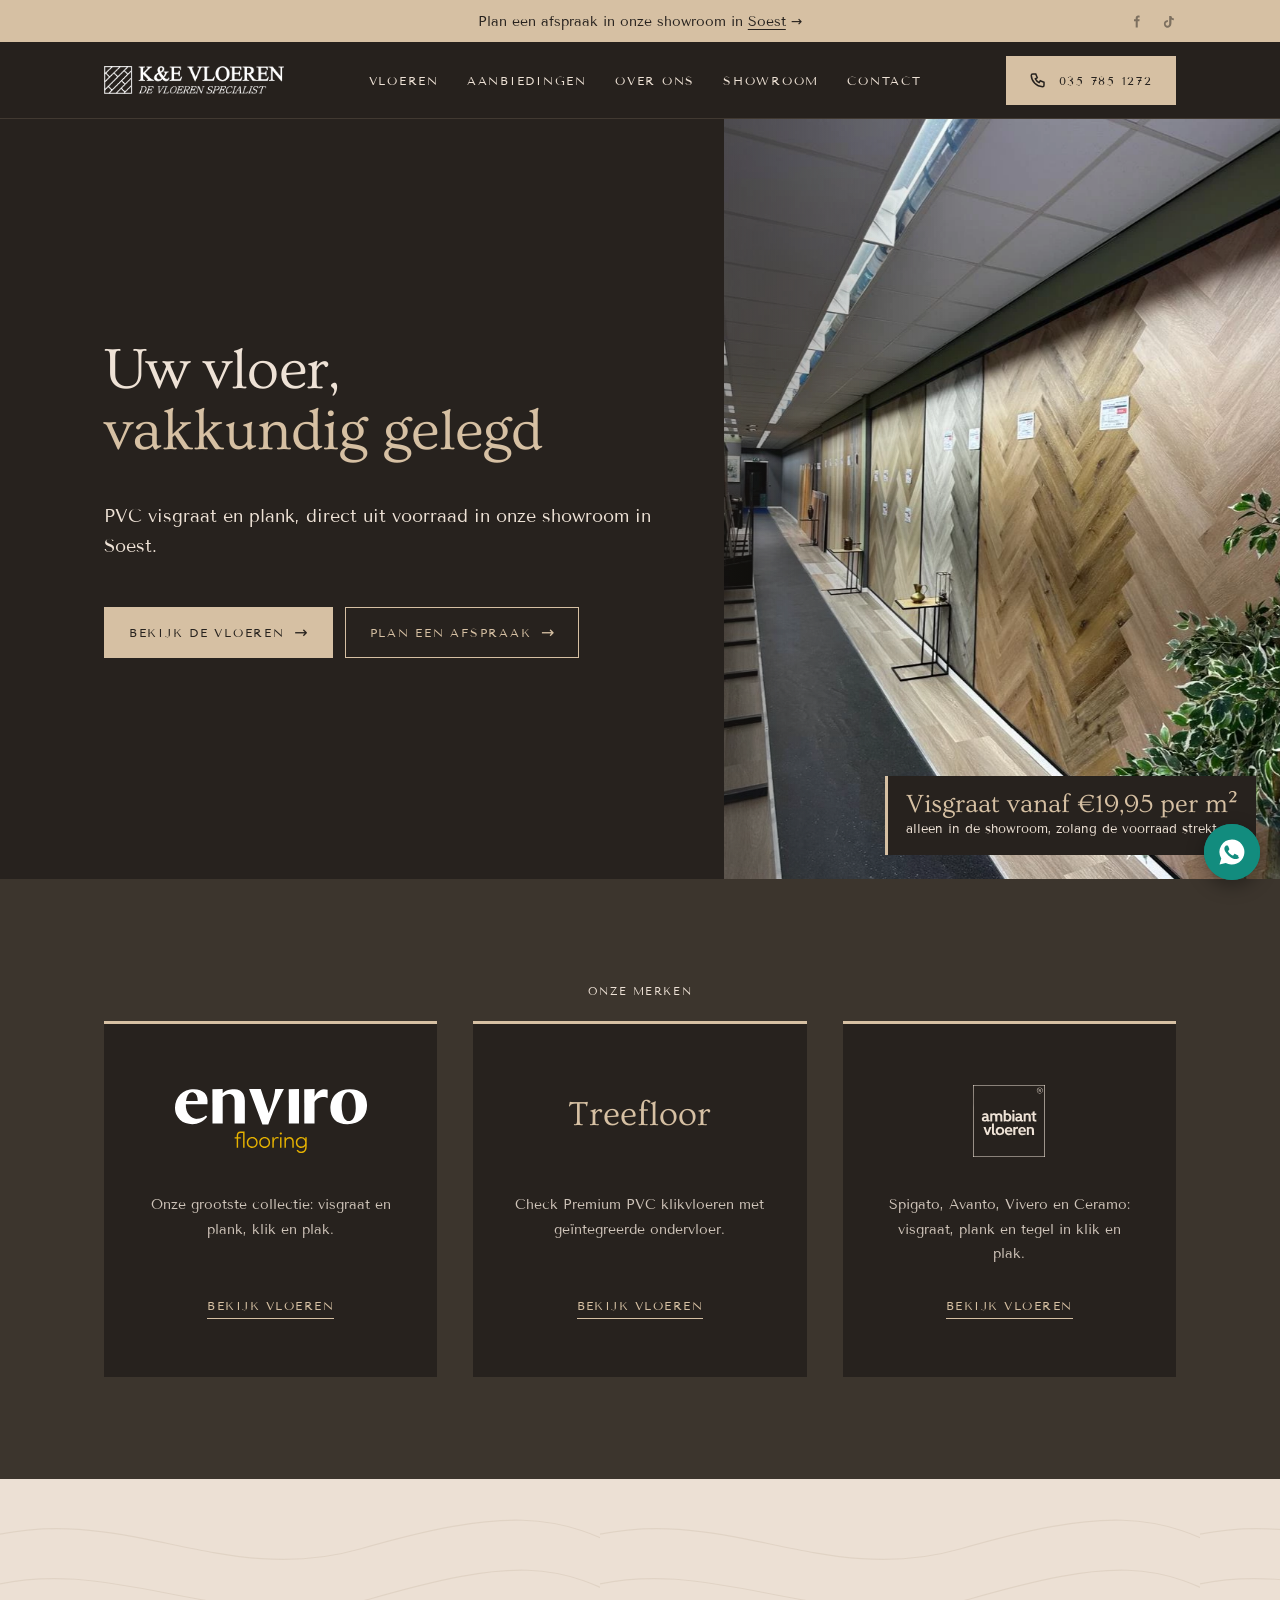
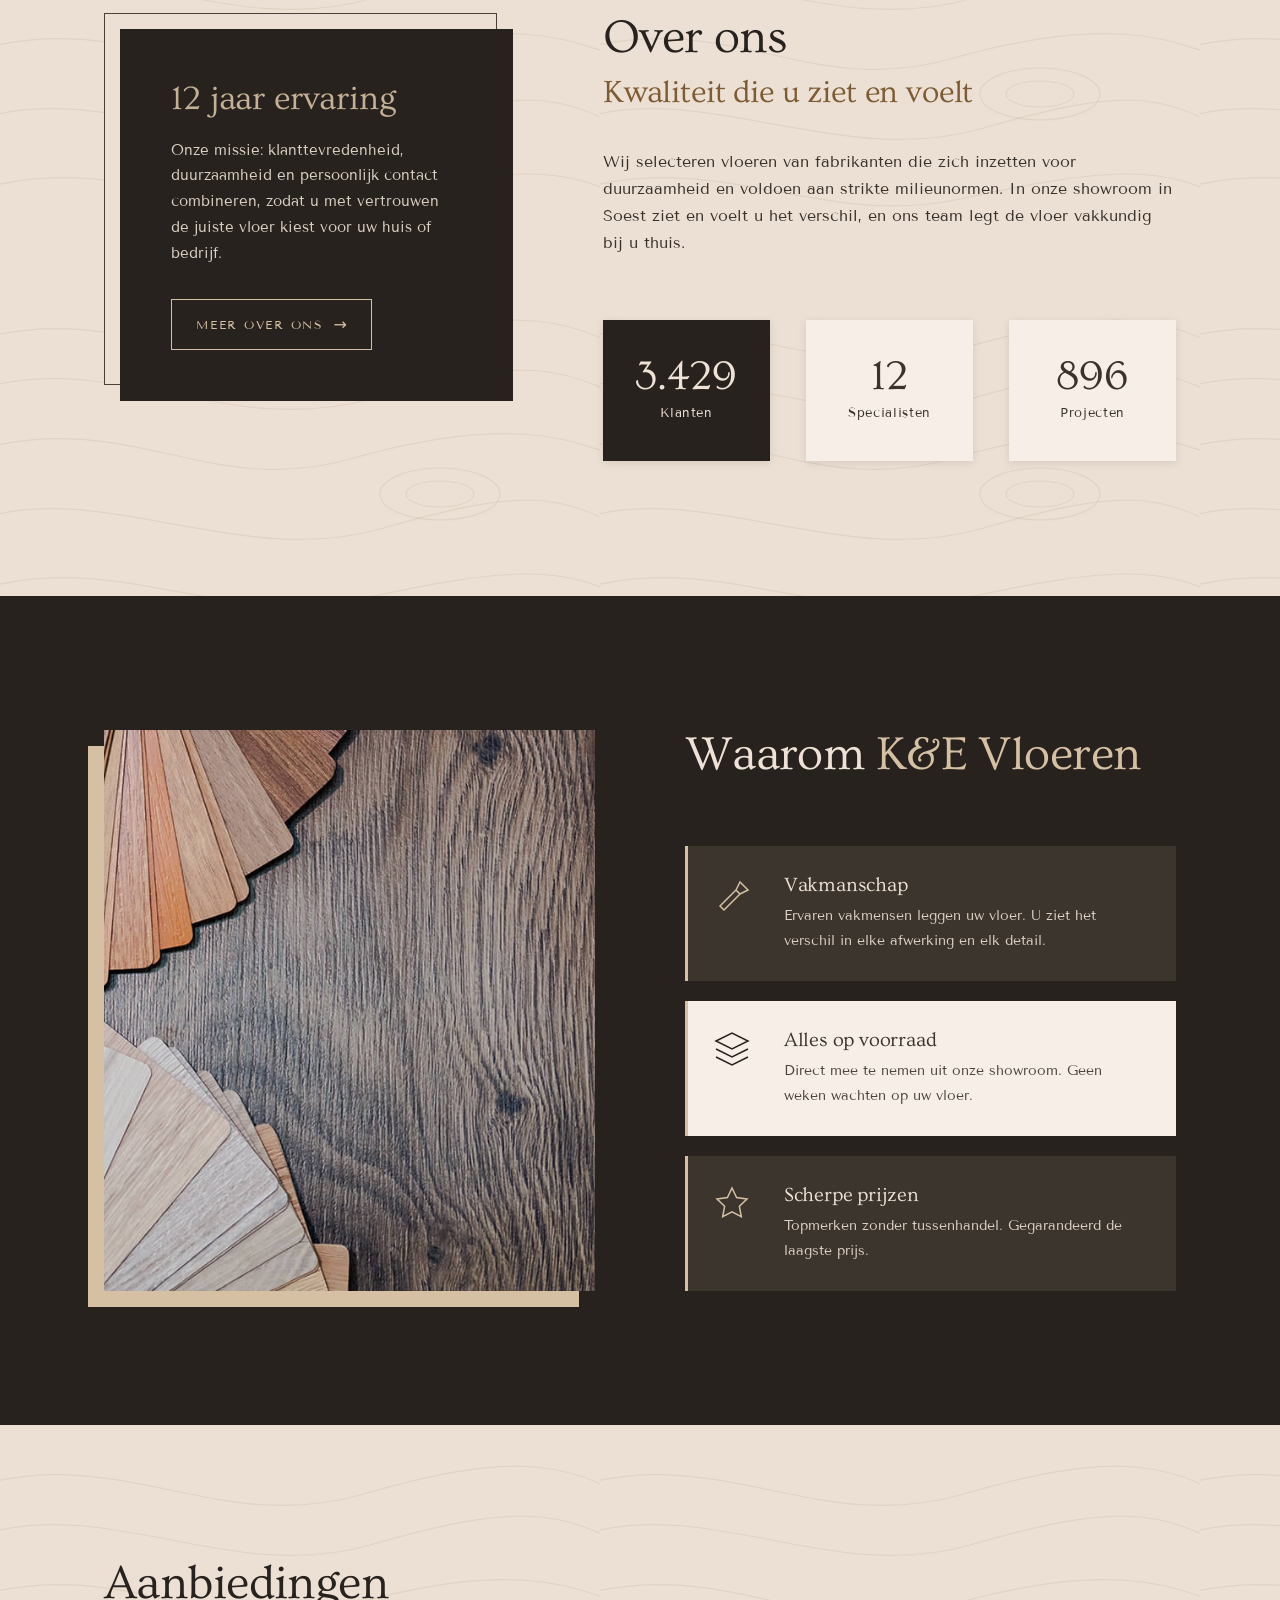
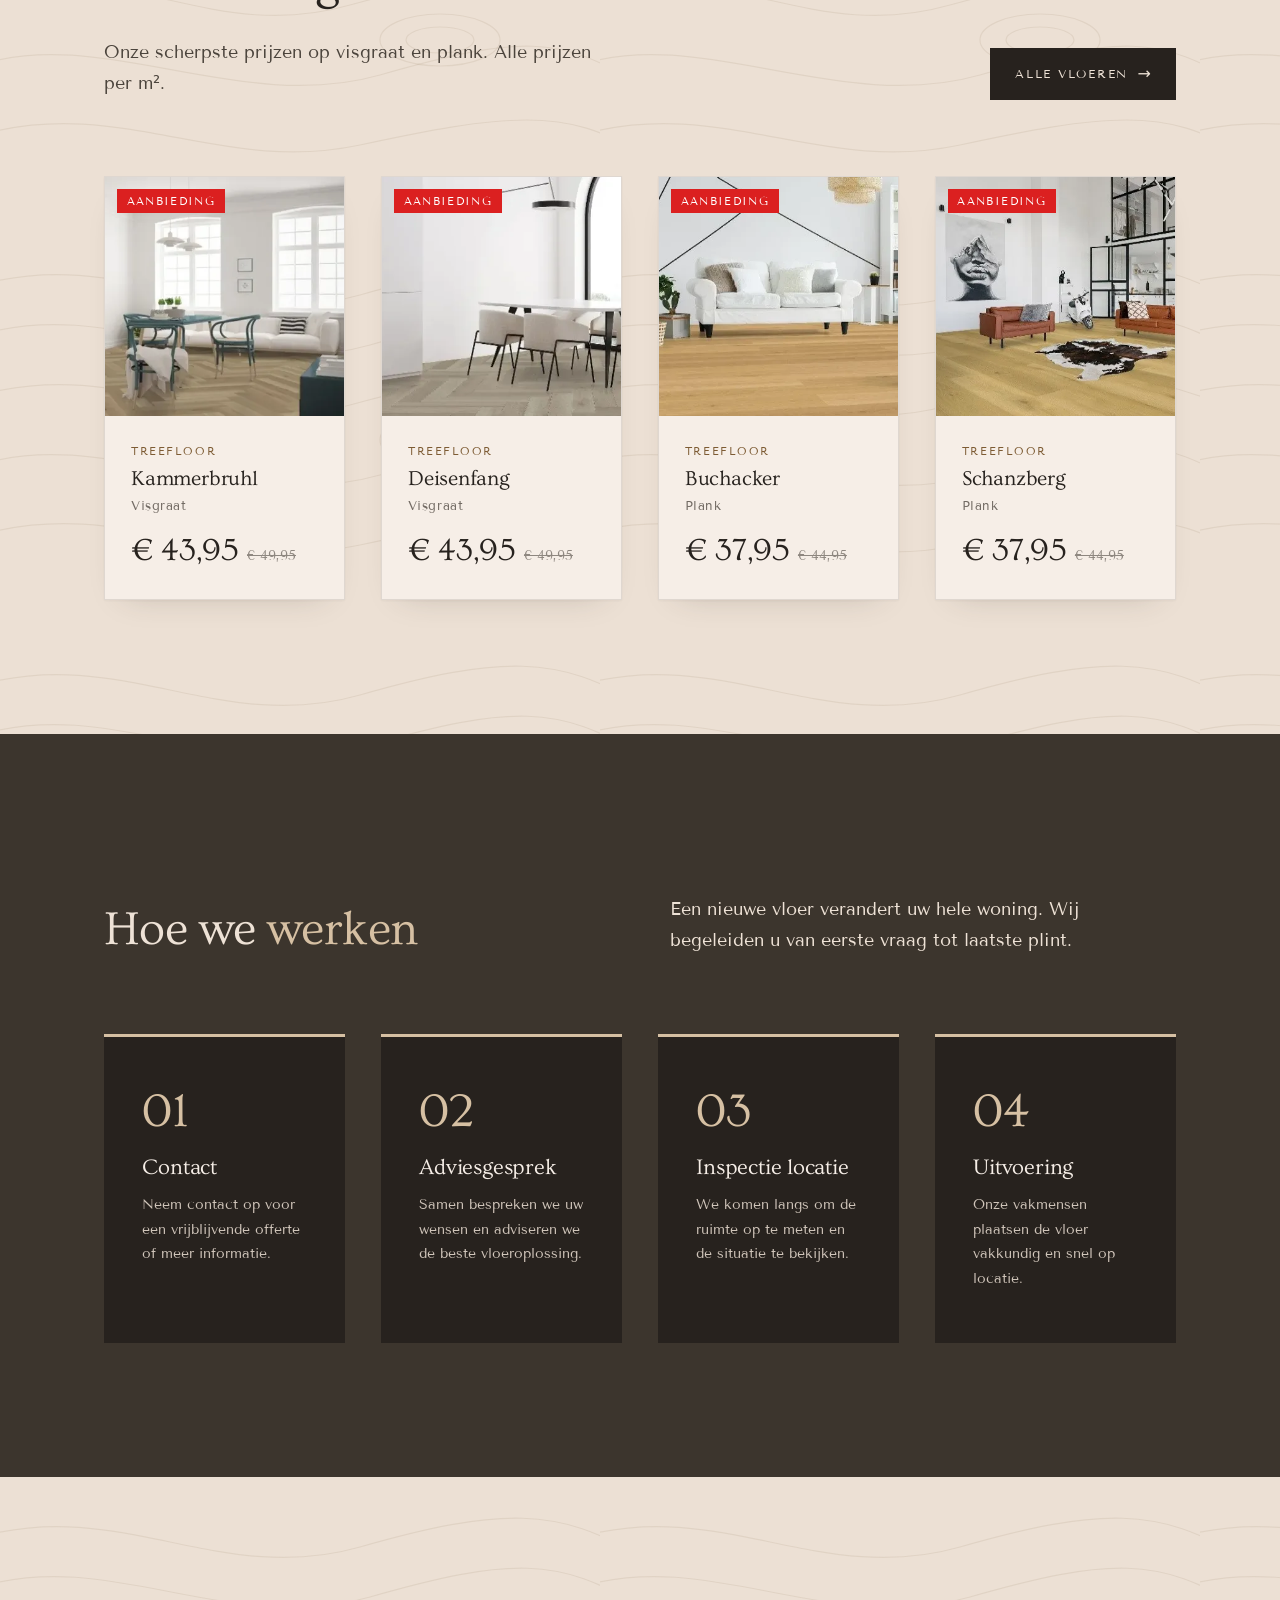
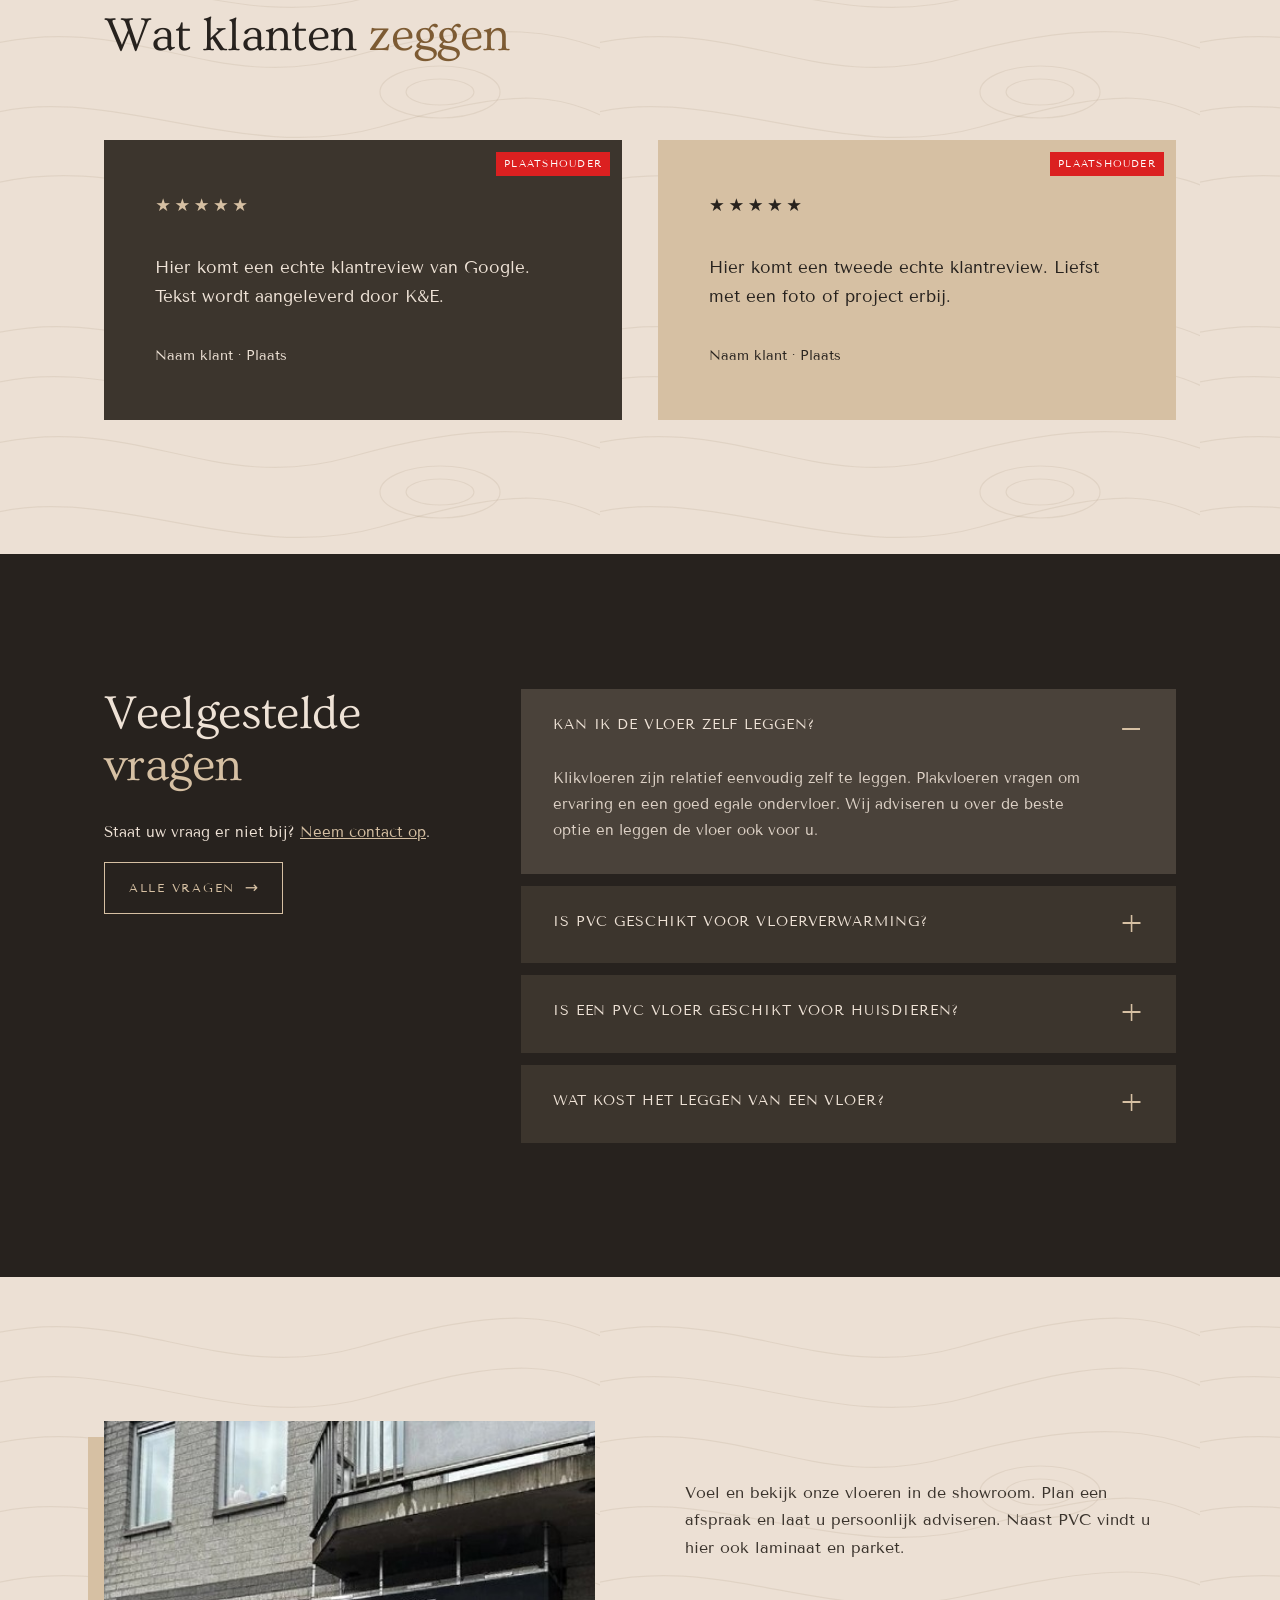
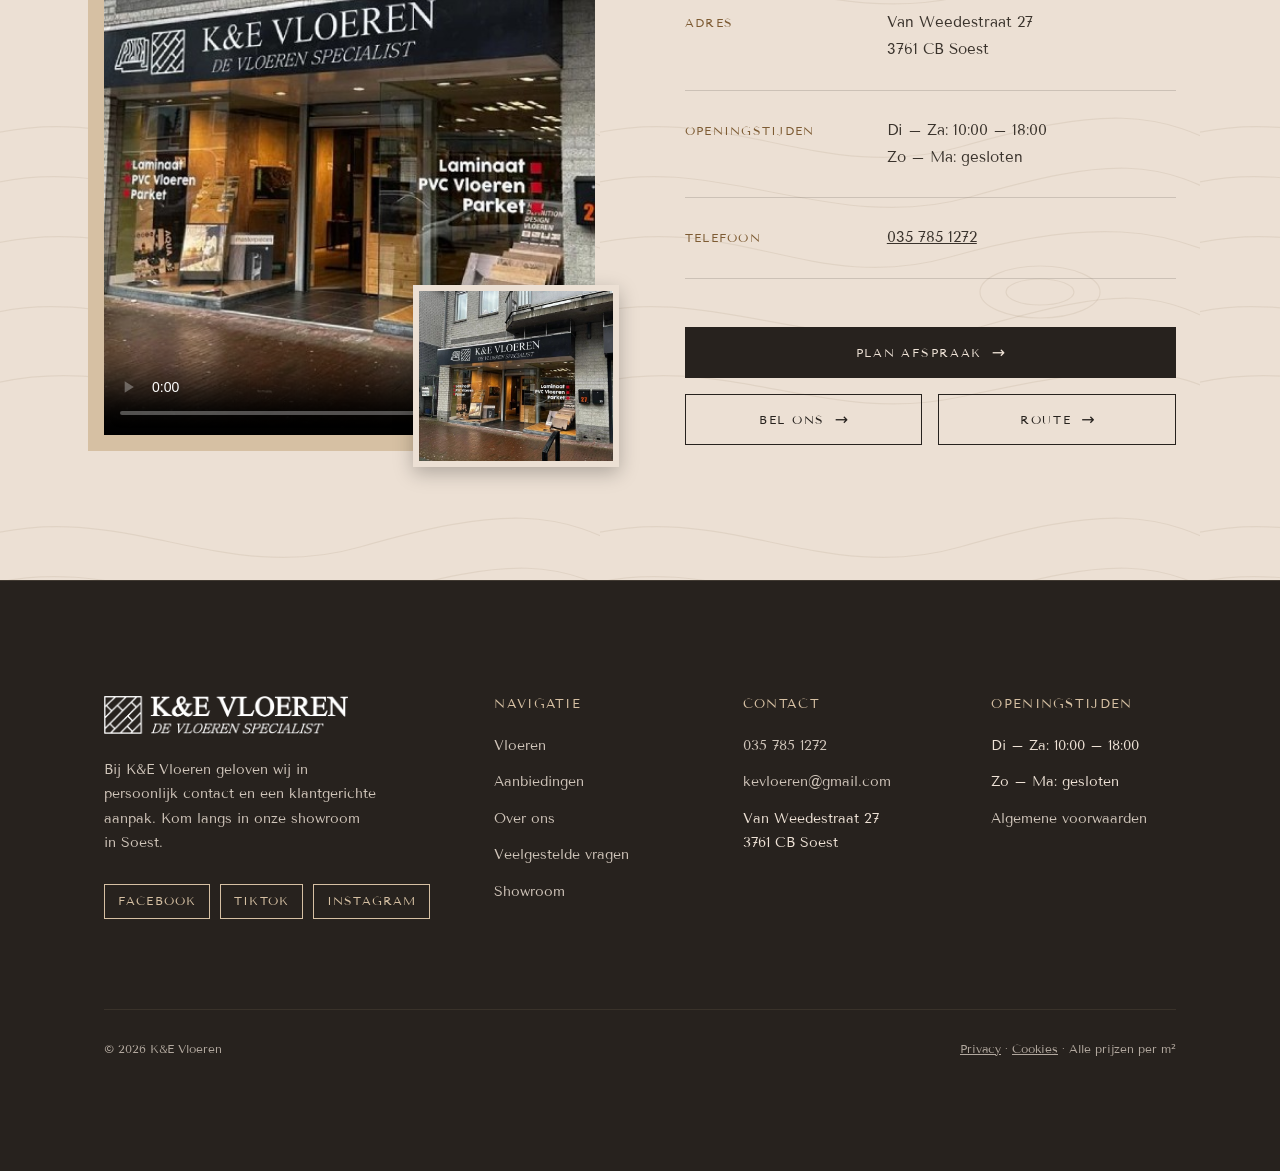
==== commit 9b381b0e: "10% korting verwijderd, sociale iconen in actiebalk Co-Authored-By: Claude Sonnet 5.5 <noreply@anthr" ====
--- a/site/index.html
+++ b/site/index.html
@@ -166,7 +166,7 @@
     </div>
     <div class="rv">
       <h2>Kom langs in <span style="color:var(--zand-donker)">Soest</span></h2>
-      <p style="margin-top:16px">Voel en bekijk onze vloeren in de showroom. Plan een afspraak en ontvang <b>10% extra korting</b> op het gehele assortiment. Naast PVC vindt u hier ook laminaat en parket.</p>
+      <p style="margin-top:16px">Voel en bekijk onze vloeren in de showroom. Plan een afspraak en laat u persoonlijk adviseren. Naast PVC vindt u hier ook laminaat en parket.</p>
       <dl class="contact-blok">
         <div><dt>Adres</dt><dd>Van Weedestraat 27<br>3761 CB Soest</dd></div>
         <div><dt>Openingstijden</dt><dd>Di – Za: 10:00 – 18:00<br>Zo – Ma: gesloten</dd></div>
--- a/site/css/ademruimte.css
+++ b/site/css/ademruimte.css
@@ -696,3 +696,17 @@
 .sr-knoppen{display:grid;grid-template-columns:1fr 1fr}
 .sr-knoppen .btn{justify-content:center}
 .sr-knoppen .btn:first-child{grid-column:1/-1}
+.merken-rij{display:grid;grid-template-columns:repeat(3,minmax(0,1fr))}
+.merken-rij>a{display:flex;align-items:center;justify-content:center;min-height:150px;padding:32px 24px;border:1px solid rgba(238,226,214,.2);background:rgba(238,226,214,.04);transition:border-color .3s,background .3s}
+.merken-rij>a:hover{border-color:rgba(238,226,214,.45);background:rgba(238,226,214,.08)}
+.merken-rij .merk{opacity:.9}
+.merken-rij .merk-logo img{max-height:64px;width:auto}
+@media (max-width:700px){.merken-rij{grid-template-columns:1fr}.merken-rij>a{min-height:110px}}
+.balk-rij{position:relative;background:var(--zand)}
+.balk-rij .balk{background:none}
+.balk-wrap{position:absolute;inset:0;pointer-events:none;display:flex;justify-content:flex-end;align-items:center}
+.balk-social{pointer-events:auto;display:flex;gap:4px;margin-right:-6.5px}
+.balk-social a{display:grid;place-items:center;width:28px;height:28px;color:var(--donker);opacity:.5;transition:opacity .25s,transform .25s}
+.balk-social a:hover{opacity:1;transform:translateY(-1px)}
+.balk-social svg{width:15px;height:15px;fill:currentColor}
+@media (max-width:1100px){.balk-social{display:none}}
